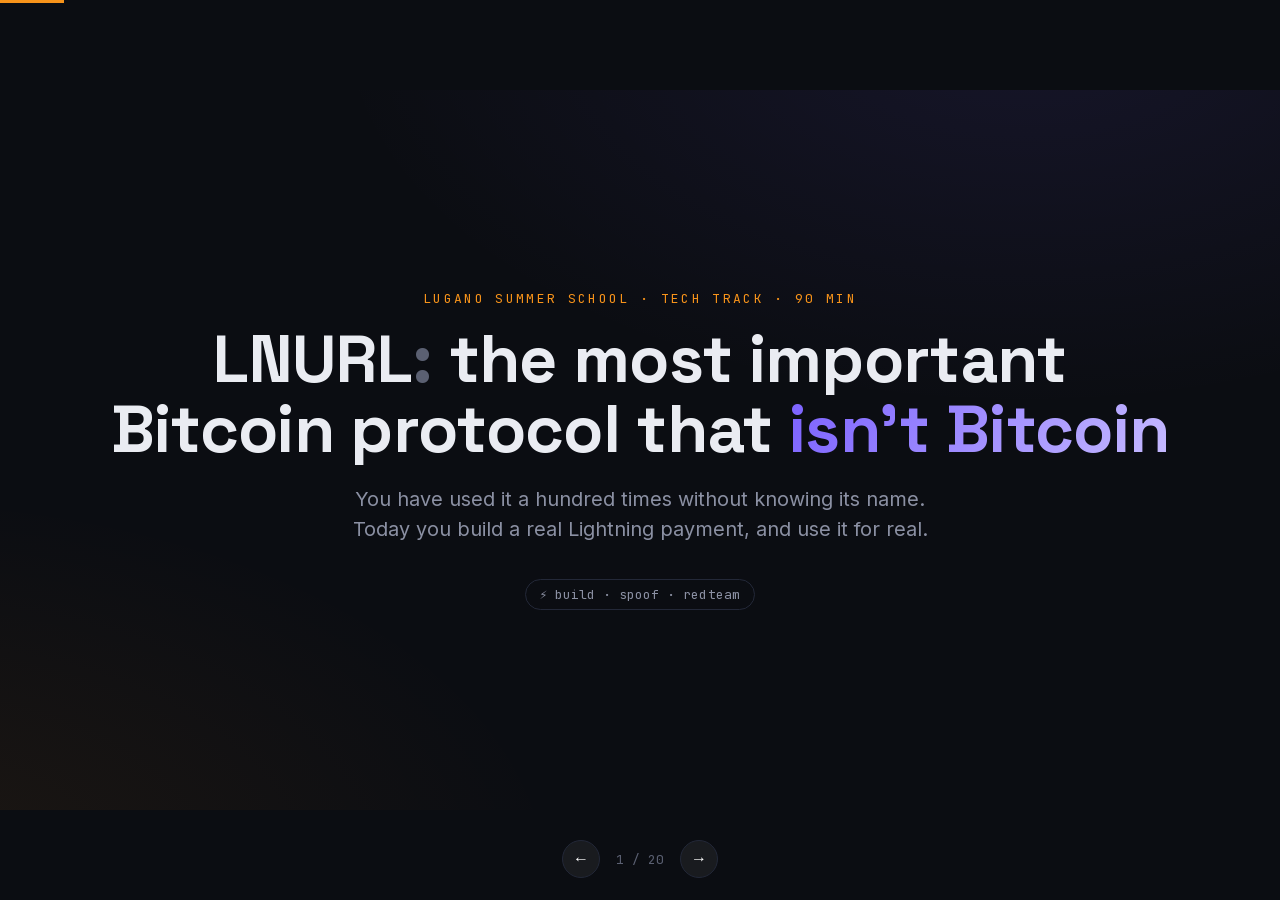
==== slides/index.html @ 507d6438 "Switch finale to Wallet of Satoshi with a download QR; handout QR now points to GitHub; add a closin" ====
<!DOCTYPE html>
<html lang="en">
<head>
<meta charset="UTF-8">
<meta name="viewport" content="width=device-width, initial-scale=1.0">
<title>LNURL: the most important Bitcoin protocol that isn't Bitcoin</title>
<style>
@font-face {
  font-family: 'Inter';
  font-style: normal;
  font-weight: 400;
  font-display: swap;
  src: url([data-uri]) format('woff2');
  unicode-range: U+0100-02BA, U+02BD-02C5, U+02C7-02CC, U+02CE-02D7, U+02DD-02FF, U+0304, U+0308, U+0329, U+1D00-1DBF, U+1E00-1E9F, U+1EF2-1EFF, U+2020, U+20A0-20AB, U+20AD-20C0, U+2113, U+2C60-2C7F, U+A720-A7FF;
}
@font-face {
  font-family: 'Inter';
  font-style: normal;
  font-weight: 400;
  font-display: swap;
  src: url([data-uri]) format('woff2');
  unicode-range: U+0000-00FF, U+0131, U+0152-0153, U+02BB-02BC, U+02C6, U+02DA, U+02DC, U+0304, U+0308, U+0329, U+2000-206F, U+20AC, U+2122, U+2191, U+2193, U+2212, U+2215, U+FEFF, U+FFFD;
}
@font-face {
  font-family: 'Inter';
  font-style: normal;
  font-weight: 500;
  font-display: swap;
  src: url([data-uri]) format('woff2');
  unicode-range: U+0100-02BA, U+02BD-02C5, U+02C7-02CC, U+02CE-02D7, U+02DD-02FF, U+0304, U+0308, U+0329, U+1D00-1DBF, U+1E00-1E9F, U+1EF2-1EFF, U+2020, U+20A0-20AB, U+20AD-20C0, U+2113, U+2C60-2C7F, U+A720-A7FF;
}
@font-face {
  font-family: 'Inter';
  font-style: normal;
  font-weight: 500;
  font-display: swap;
  src: url([data-uri]) format('woff2');
  unicode-range: U+0000-00FF, U+0131, U+0152-0153, U+02BB-02BC, U+02C6, U+02DA, U+02DC, U+0304, U+0308, U+0329, U+2000-206F, U+20AC, U+2122, U+2191, U+2193, U+2212, U+2215, U+FEFF, U+FFFD;
}
@font-face {
  font-family: 'Inter';
  font-style: normal;
  font-weight: 600;
  font-display: swap;
  src: url([data-uri]) format('woff2');
  unicode-range: U+0100-02BA, U+02BD-02C5, U+02C7-02CC, U+02CE-02D7, U+02DD-02FF, U+0304, U+0308, U+0329, U+1D00-1DBF, U+1E00-1E9F, U+1EF2-1EFF, U+2020, U+20A0-20AB, U+20AD-20C0, U+2113, U+2C60-2C7F, U+A720-A7FF;
}
@font-face {
  font-family: 'Inter';
  font-style: normal;
  font-weight: 600;
  font-display: swap;
  src: url([data-uri]) format('woff2');
  unicode-range: U+0000-00FF, U+0131, U+0152-0153, U+02BB-02BC, U+02C6, U+02DA, U+02DC, U+0304, U+0308, U+0329, U+2000-206F, U+20AC, U+2122, U+2191, U+2193, U+2212, U+2215, U+FEFF, U+FFFD;
}
@font-face {
  font-family: 'JetBrains Mono';
  font-style: normal;
  font-weight: 400;
  font-display: swap;
  src: url([data-uri]) format('woff2');
  unicode-range: U+0100-02BA, U+02BD-02C5, U+02C7-02CC, U+02CE-02D7, U+02DD-02FF, U+0304, U+0308, U+0329, U+1D00-1DBF, U+1E00-1E9F, U+1EF2-1EFF, U+2020, U+20A0-20AB, U+20AD-20C0, U+2113, U+2C60-2C7F, U+A720-A7FF;
}
@font-face {
  font-family: 'JetBrains Mono';
  font-style: normal;
  font-weight: 400;
  font-display: swap;
  src: url([data-uri]) format('woff2');
  unicode-range: U+0000-00FF, U+0131, U+0152-0153, U+02BB-02BC, U+02C6, U+02DA, U+02DC, U+0304, U+0308, U+0329, U+2000-206F, U+20AC, U+2122, U+2191, U+2193, U+2212, U+2215, U+FEFF, U+FFFD;
}
@font-face {
  font-family: 'JetBrains Mono';
  font-style: normal;
  font-weight: 500;
  font-display: swap;
  src: url([data-uri]) format('woff2');
  unicode-range: U+0100-02BA, U+02BD-02C5, U+02C7-02CC, U+02CE-02D7, U+02DD-02FF, U+0304, U+0308, U+0329, U+1D00-1DBF, U+1E00-1E9F, U+1EF2-1EFF, U+2020, U+20A0-20AB, U+20AD-20C0, U+2113, U+2C60-2C7F, U+A720-A7FF;
}
@font-face {
  font-family: 'JetBrains Mono';
  font-style: normal;
  font-weight: 500;
  font-display: swap;
  src: url([data-uri]) format('woff2');
  unicode-range: U+0000-00FF, U+0131, U+0152-0153, U+02BB-02BC, U+02C6, U+02DA, U+02DC, U+0304, U+0308, U+0329, U+2000-206F, U+20AC, U+2122, U+2191, U+2193, U+2212, U+2215, U+FEFF, U+FFFD;
}
@font-face {
  font-family: 'JetBrains Mono';
  font-style: normal;
  font-weight: 700;
  font-display: swap;
  src: url([data-uri]) format('woff2');
  unicode-range: U+0100-02BA, U+02BD-02C5, U+02C7-02CC, U+02CE-02D7, U+02DD-02FF, U+0304, U+0308, U+0329, U+1D00-1DBF, U+1E00-1E9F, U+1EF2-1EFF, U+2020, U+20A0-20AB, U+20AD-20C0, U+2113, U+2C60-2C7F, U+A720-A7FF;
}
@font-face {
  font-family: 'JetBrains Mono';
  font-style: normal;
  font-weight: 700;
  font-display: swap;
  src: url([data-uri]) format('woff2');
  unicode-range: U+0000-00FF, U+0131, U+0152-0153, U+02BB-02BC, U+02C6, U+02DA, U+02DC, U+0304, U+0308, U+0329, U+2000-206F, U+20AC, U+2122, U+2191, U+2193, U+2212, U+2215, U+FEFF, U+FFFD;
}
@font-face {
  font-family: 'Space Grotesk';
  font-style: normal;
  font-weight: 400;
  font-display: swap;
  src: url([data-uri]) format('woff2');
  unicode-range: U+0100-02BA, U+02BD-02C5, U+02C7-02CC, U+02CE-02D7, U+02DD-02FF, U+0304, U+0308, U+0329, U+1D00-1DBF, U+1E00-1E9F, U+1EF2-1EFF, U+2020, U+20A0-20AB, U+20AD-20C0, U+2113, U+2C60-2C7F, U+A720-A7FF;
}
@font-face {
  font-family: 'Space Grotesk';
  font-style: normal;
  font-weight: 400;
  font-display: swap;
  src: url([data-uri]) format('woff2');
  unicode-range: U+0000-00FF, U+0131, U+0152-0153, U+02BB-02BC, U+02C6, U+02DA, U+02DC, U+0304, U+0308, U+0329, U+2000-206F, U+20AC, U+2122, U+2191, U+2193, U+2212, U+2215, U+FEFF, U+FFFD;
}
@font-face {
  font-family: 'Space Grotesk';
  font-style: normal;
  font-weight: 500;
  font-display: swap;
  src: url([data-uri]) format('woff2');
  unicode-range: U+0100-02BA, U+02BD-02C5, U+02C7-02CC, U+02CE-02D7, U+02DD-02FF, U+0304, U+0308, U+0329, U+1D00-1DBF, U+1E00-1E9F, U+1EF2-1EFF, U+2020, U+20A0-20AB, U+20AD-20C0, U+2113, U+2C60-2C7F, U+A720-A7FF;
}
@font-face {
  font-family: 'Space Grotesk';
  font-style: normal;
  font-weight: 500;
  font-display: swap;
  src: url([data-uri]) format('woff2');
  unicode-range: U+0000-00FF, U+0131, U+0152-0153, U+02BB-02BC, U+02C6, U+02DA, U+02DC, U+0304, U+0308, U+0329, U+2000-206F, U+20AC, U+2122, U+2191, U+2193, U+2212, U+2215, U+FEFF, U+FFFD;
}
@font-face {
  font-family: 'Space Grotesk';
  font-style: normal;
  font-weight: 700;
  font-display: swap;
  src: url([data-uri]) format('woff2');
  unicode-range: U+0100-02BA, U+02BD-02C5, U+02C7-02CC, U+02CE-02D7, U+02DD-02FF, U+0304, U+0308, U+0329, U+1D00-1DBF, U+1E00-1E9F, U+1EF2-1EFF, U+2020, U+20A0-20AB, U+20AD-20C0, U+2113, U+2C60-2C7F, U+A720-A7FF;
}
@font-face {
  font-family: 'Space Grotesk';
  font-style: normal;
  font-weight: 700;
  font-display: swap;
  src: url([data-uri]) format('woff2');
  unicode-range: U+0000-00FF, U+0131, U+0152-0153, U+02BB-02BC, U+02C6, U+02DA, U+02DC, U+0304, U+0308, U+0329, U+2000-206F, U+20AC, U+2122, U+2191, U+2193, U+2212, U+2215, U+FEFF, U+FFFD;
}
</style>
<style>
:root{
  --bg:#0B0D12; --bg2:#11141C; --card:#161A24; --line:#232838;
  --btc:#F7931A; --net:#7B61FF; --net2:#9D8BFF;
  --txt:#EAECF2; --mut:#8B90A3; --dim:#5B6072;
  --ok:#34D399; --bad:#FB6A6A;
  --grad:linear-gradient(120deg,var(--btc),#FFC56B);
  --gradn:linear-gradient(120deg,var(--net),#C6BBFF);
}
*{margin:0;padding:0;box-sizing:border-box}
html,body{height:100%}
body{background:var(--bg);color:var(--txt);font-family:'Inter',sans-serif;overflow:hidden}
h1,h2,h3,.t{font-family:'Space Grotesk',sans-serif;letter-spacing:-.01em}
code,pre,.mono{font-family:'JetBrains Mono',monospace}

.slide-deck{position:relative;width:100vw;height:100vh;overflow:hidden}
@media(min-width:769px){.slide-deck{max-width:calc(100vh*16/9);max-height:calc(100vw*9/16);margin:auto;position:absolute;inset:0}}
.slide{position:absolute;inset:0;display:flex;flex-direction:column;justify-content:center;
  padding:60px 78px;opacity:0;visibility:hidden;transition:opacity .35s ease;
  background:radial-gradient(120% 120% at 80% -10%,rgba(123,97,255,.10),transparent 45%),
             radial-gradient(120% 120% at -10% 110%,rgba(247,147,26,.08),transparent 45%),var(--bg);
  overflow:hidden}
.slide.active{opacity:1;visibility:visible}
.slide-content{width:100%;max-width:100%;max-height:100%;overflow:hidden}

.beat{display:none}
.beat b{color:var(--net2);font-weight:500}
.kicker{font-family:'JetBrains Mono',monospace;font-size:13px;letter-spacing:.18em;text-transform:uppercase;color:var(--btc);margin-bottom:18px}

h1.title{font-size:clamp(34px,5.2vw,70px);line-height:1.05;font-weight:700}
h2{font-size:clamp(25px,3.4vw,44px);line-height:1.1;font-weight:700;margin-bottom:8px}
h3{font-size:clamp(17px,1.9vw,24px);font-weight:500}
p.lead{font-size:clamp(16px,1.55vw,21px);color:var(--mut);line-height:1.5;max-width:48ch}
.big{font-size:clamp(28px,4vw,54px);line-height:1.08;font-weight:700}
.grad{background:var(--grad);-webkit-background-clip:text;background-clip:text;-webkit-text-fill-color:transparent}
.gradn{background:var(--gradn);-webkit-background-clip:text;background-clip:text;-webkit-text-fill-color:transparent}
.muted{color:var(--mut)} .dim{color:var(--dim)} .btc{color:var(--btc)} .net{color:var(--net2)} .ok{color:var(--ok)} .bad{color:var(--bad)}
.row{display:flex;gap:26px} .col{display:flex;flex-direction:column}
.center{align-items:center;text-align:center;justify-content:center;height:100%}
.mt{margin-top:20px}.mt2{margin-top:34px}.gap{gap:14px}

pre{background:var(--bg2);border:1px solid var(--line);border-radius:14px;padding:22px 24px;font-size:clamp(12px,1.1vw,16px);line-height:1.6;overflow:hidden;color:#D5D9E6}
pre .k{color:var(--net2)} pre .s{color:#7FD6A6} pre .n{color:var(--btc)} pre .c{color:var(--dim)} pre .hl{color:#fff;font-weight:700}

.card{background:var(--card);border:1px solid var(--line);border-radius:16px;padding:22px}
.cards{display:grid;gap:16px}
.split{display:grid;grid-template-columns:1fr 1fr;gap:34px;align-items:center}
@media(max-width:768px){.split{grid-template-columns:1fr}}

.list{list-style:none;display:flex;flex-direction:column;gap:13px}
.list li{display:flex;gap:14px;align-items:flex-start;font-size:clamp(15px,1.45vw,20px);color:var(--txt)}
.list li .b{color:var(--btc);font-family:'JetBrains Mono',monospace;flex:none}
.note{font-family:'JetBrains Mono',monospace;font-size:13px;color:var(--dim);line-height:1.5}
.badge{display:inline-flex;align-items:center;gap:8px;font-family:'JetBrains Mono',monospace;font-size:13px;color:var(--mut);border:1px solid var(--line);border-radius:999px;padding:6px 14px}

.flow{display:flex;align-items:center;gap:12px;flex-wrap:wrap}
.node{background:var(--bg2);border:1px solid var(--line);border-radius:12px;padding:13px 16px;font-family:'JetBrains Mono',monospace;font-size:14px}
.arrow{color:var(--net);font-size:20px;font-family:'JetBrains Mono',monospace}

.stack{display:flex;flex-direction:column;gap:9px;width:100%;max-width:660px}
.layer{display:flex;justify-content:space-between;align-items:center;padding:13px 20px;border-radius:11px;background:var(--bg2);border:1px solid var(--line)}
.layer .lbl{font-family:'JetBrains Mono',monospace;font-size:15px;color:var(--txt)}
.layer .side{font-size:12px;color:var(--dim)}
.layer.web .lbl{color:var(--net2)}
.layer.btc{border-color:var(--btc);background:rgba(247,147,26,.12)}
.layer.btc .lbl{color:var(--btc);font-weight:700}
.layer.btc .side{color:var(--btc)}

.seq{width:100%;max-width:780px;font-family:'JetBrains Mono',monospace}
.seqhead{display:flex;justify-content:space-between;color:var(--mut);font-size:13px;letter-spacing:.08em;padding:0 4px 10px}
.seqrow{display:flex;align-items:center;gap:12px;padding:9px 0;border-top:1px dashed var(--line);font-size:14px}
.seqrow.in{justify-content:flex-end;text-align:right;color:#D5D9E6}
.seqrow.out{color:var(--net2)}
.seqrow .ln{color:var(--net);letter-spacing:-1px}

.bindwrap{display:grid;grid-template-columns:1fr 1fr;gap:24px}
.bind{border:1px solid var(--line);border-radius:14px;padding:20px;background:var(--bg2);display:flex;flex-direction:column;gap:12px}
.bind.safe{border-color:#1f3a2c}.bind.attack{border-color:#3a1f24}
.bind .hh{font-family:'JetBrains Mono',monospace;font-size:13px;color:var(--mut)}
.brow{display:flex;flex-direction:column;gap:4px}
.bx{font-size:14px;color:var(--txt)}
.hx{font-family:'JetBrains Mono',monospace;font-size:14px}
.opx{font-family:'JetBrains Mono',monospace;font-size:12px;color:var(--dim)}
.verdict{font-family:'JetBrains Mono',monospace;font-size:15px;margin-top:4px;font-weight:700}

.vs{display:grid;grid-template-columns:1fr auto 1fr;gap:20px;align-items:center;width:100%}
.vscol{border-radius:16px;padding:24px;text-align:center}
.vscol.ok{background:rgba(52,211,153,.08);border:1px solid #1f3a2c}
.vscol.bad{background:rgba(251,106,106,.08);border:1px solid #3a1f24}
.vscol .lab{font-family:'JetBrains Mono',monospace;font-size:12px;letter-spacing:.1em;color:var(--mut)}
.gate{text-align:center;font-family:'JetBrains Mono',monospace;font-size:13px;color:var(--btc);max-width:150px;line-height:1.5}
@media(max-width:768px){.vs{grid-template-columns:1fr}}

.menu{display:flex;flex-direction:column;gap:12px;width:100%;max-width:620px}
.opt{display:flex;justify-content:space-between;align-items:center;padding:16px 22px;border-radius:12px;background:var(--bg2);border:1px solid var(--line)}
.opt .m{font-family:'JetBrains Mono',monospace;font-size:17px}
.opt .a{font-family:'JetBrains Mono',monospace;font-size:16px;color:var(--mut)}
.opt.first{border-color:var(--btc)}
.opt.first .m{color:var(--btc)}

@media(max-width:768px){
  .slide{padding:46px 18px}
  .beat{left:18px;top:16px}
  .stack{max-width:100%}
  .layer{padding:11px 14px}
  .layer .lbl{font-size:13px}
  .layer .side{font-size:10px;text-align:right;max-width:38%}
  .flow{justify-content:center}
  .flow .node{font-size:12px;padding:10px 12px}
  .seq{font-size:12px}
  .row{flex-direction:column}
}
.progress-bar{position:fixed;top:0;left:0;height:3px;background:var(--btc);transition:width .3s;z-index:1000}
.nav{position:fixed;bottom:22px;left:50%;transform:translateX(-50%);display:flex;align-items:center;gap:16px;z-index:1000}
.nav button{background:rgba(255,255,255,.06);border:1px solid var(--line);color:#fff;width:38px;height:38px;border-radius:50%;cursor:pointer;font-size:16px}
.nav button:hover{background:rgba(255,255,255,.14)}
.counter{color:var(--dim);font-family:'JetBrains Mono',monospace;font-size:13px}
</style>
</head>
<body>
<div class="progress-bar" id="pb"></div>
<div class="slide-deck">

<!-- 1 TITLE -->
<div class="slide active">
  <div class="slide-content col center">
    <div class="kicker">Lugano Summer School · Tech track · 90 min</div>
    <h1 class="title">LNURL<span class="dim">:</span> the most important<br>Bitcoin protocol that <span class="gradn">isn't Bitcoin</span></h1>
    <p class="lead mt" style="text-align:center">You have used it a hundred times without knowing its name.<br>Today you build a real Lightning payment, and use it for real.</p>
    <div class="badge mt2">⚡ build · spoof · red&#8202;team</div>
  </div>
</div>

<!-- 1b TWO-QR COLD OPEN -->
<div class="slide">
  <span class="beat"><b>00:00</b> · cold open</span>
  <div class="slide-content col center">
    <h2 style="text-align:center">Two Lightning QR codes. Where do they differ?</h2>
    <div style="display:flex;gap:64px;justify-content:center;align-items:flex-start;margin-top:26px;flex-wrap:wrap">
      <figure style="margin:0;text-align:center">
        <div style="display:inline-block;background:#fff;padding:13px;border-radius:14px;box-shadow:0 12px 34px rgba(0,0,0,.4);line-height:0"><svg viewBox="0 0 57 57" shape-rendering="crispEdges" style="width:168px;height:168px;display:block" xmlns="http://www.w3.org/2000/svg"><path d="M0 0h1v1h-1zM1 0h1v1h-1zM2 0h1v1h-1zM3 0h1v1h-1zM4 0h1v1h-1zM5 0h1v1h-1zM6 0h1v1h-1zM9 0h1v1h-1zM10 0h1v1h-1zM14 0h1v1h-1zM15 0h1v1h-1zM17 0h1v1h-1zM18 0h1v1h-1zM20 0h1v1h-1zM21 0h1v1h-1zM23 0h1v1h-1zM24 0h1v1h-1zM25 0h1v1h-1zM35 0h1v1h-1zM36 0h1v1h-1zM38 0h1v1h-1zM45 0h1v1h-1zM46 0h1v1h-1zM47 0h1v1h-1zM50 0h1v1h-1zM51 0h1v1h-1zM52 0h1v1h-1zM53 0h1v1h-1zM54 0h1v1h-1zM55 0h1v1h-1zM56 0h1v1h-1zM0 1h1v1h-1zM6 1h1v1h-1zM10 1h1v1h-1zM11 1h1v1h-1zM12 1h1v1h-1zM13 1h1v1h-1zM14 1h1v1h-1zM15 1h1v1h-1zM16 1h1v1h-1zM17 1h1v1h-1zM18 1h1v1h-1zM21 1h1v1h-1zM22 1h1v1h-1zM23 1h1v1h-1zM25 1h1v1h-1zM27 1h1v1h-1zM29 1h1v1h-1zM30 1h1v1h-1zM32 1h1v1h-1zM33 1h1v1h-1zM37 1h1v1h-1zM39 1h1v1h-1zM44 1h1v1h-1zM45 1h1v1h-1zM47 1h1v1h-1zM50 1h1v1h-1zM56 1h1v1h-1zM0 2h1v1h-1zM2 2h1v1h-1zM3 2h1v1h-1zM4 2h1v1h-1zM6 2h1v1h-1zM8 2h1v1h-1zM10 2h1v1h-1zM12 2h1v1h-1zM13 2h1v1h-1zM17 2h1v1h-1zM20 2h1v1h-1zM22 2h1v1h-1zM25 2h1v1h-1zM26 2h1v1h-1zM27 2h1v1h-1zM28 2h1v1h-1zM31 2h1v1h-1zM34 2h1v1h-1zM36 2h1v1h-1zM37 2h1v1h-1zM39 2h1v1h-1zM40 2h1v1h-1zM41 2h1v1h-1zM43 2h1v1h-1zM45 2h1v1h-1zM46 2h1v1h-1zM47 2h1v1h-1zM50 2h1v1h-1zM52 2h1v1h-1zM53 2h1v1h-1zM54 2h1v1h-1zM56 2h1v1h-1zM0 3h1v1h-1zM2 3h1v1h-1zM3 3h1v1h-1zM4 3h1v1h-1zM6 3h1v1h-1zM8 3h1v1h-1zM9 3h1v1h-1zM11 3h1v1h-1zM13 3h1v1h-1zM16 3h1v1h-1zM17 3h1v1h-1zM25 3h1v1h-1zM30 3h1v1h-1zM34 3h1v1h-1zM35 3h1v1h-1zM37 3h1v1h-1zM42 3h1v1h-1zM43 3h1v1h-1zM45 3h1v1h-1zM47 3h1v1h-1zM50 3h1v1h-1zM52 3h1v1h-1zM53 3h1v1h-1zM54 3h1v1h-1zM56 3h1v1h-1zM0 4h1v1h-1zM2 4h1v1h-1zM3 4h1v1h-1zM4 4h1v1h-1zM6 4h1v1h-1zM8 4h1v1h-1zM10 4h1v1h-1zM11 4h1v1h-1zM12 4h1v1h-1zM22 4h1v1h-1zM25 4h1v1h-1zM26 4h1v1h-1zM27 4h1v1h-1zM28 4h1v1h-1zM29 4h1v1h-1zM30 4h1v1h-1zM31 4h1v1h-1zM33 4h1v1h-1zM35 4h1v1h-1zM36 4h1v1h-1zM38 4h1v1h-1zM40 4h1v1h-1zM42 4h1v1h-1zM43 4h1v1h-1zM44 4h1v1h-1zM47 4h1v1h-1zM50 4h1v1h-1zM52 4h1v1h-1zM53 4h1v1h-1zM54 4h1v1h-1zM56 4h1v1h-1zM0 5h1v1h-1zM6 5h1v1h-1zM8 5h1v1h-1zM10 5h1v1h-1zM11 5h1v1h-1zM13 5h1v1h-1zM15 5h1v1h-1zM16 5h1v1h-1zM17 5h1v1h-1zM21 5h1v1h-1zM23 5h1v1h-1zM24 5h1v1h-1zM26 5h1v1h-1zM30 5h1v1h-1zM34 5h1v1h-1zM38 5h1v1h-1zM40 5h1v1h-1zM42 5h1v1h-1zM44 5h1v1h-1zM45 5h1v1h-1zM46 5h1v1h-1zM50 5h1v1h-1zM56 5h1v1h-1zM0 6h1v1h-1zM1 6h1v1h-1zM2 6h1v1h-1zM3 6h1v1h-1zM4 6h1v1h-1zM5 6h1v1h-1zM6 6h1v1h-1zM8 6h1v1h-1zM10 6h1v1h-1zM12 6h1v1h-1zM14 6h1v1h-1zM16 6h1v1h-1zM18 6h1v1h-1zM20 6h1v1h-1zM22 6h1v1h-1zM24 6h1v1h-1zM26 6h1v1h-1zM28 6h1v1h-1zM30 6h1v1h-1zM32 6h1v1h-1zM34 6h1v1h-1zM36 6h1v1h-1zM38 6h1v1h-1zM40 6h1v1h-1zM42 6h1v1h-1zM44 6h1v1h-1zM46 6h1v1h-1zM48 6h1v1h-1zM50 6h1v1h-1zM51 6h1v1h-1zM52 6h1v1h-1zM53 6h1v1h-1zM54 6h1v1h-1zM55 6h1v1h-1zM56 6h1v1h-1zM8 7h1v1h-1zM10 7h1v1h-1zM12 7h1v1h-1zM14 7h1v1h-1zM18 7h1v1h-1zM19 7h1v1h-1zM24 7h1v1h-1zM26 7h1v1h-1zM30 7h1v1h-1zM31 7h1v1h-1zM32 7h1v1h-1zM33 7h1v1h-1zM34 7h1v1h-1zM36 7h1v1h-1zM40 7h1v1h-1zM41 7h1v1h-1zM42 7h1v1h-1zM43 7h1v1h-1zM46 7h1v1h-1zM48 7h1v1h-1zM0 8h1v1h-1zM2 8h1v1h-1zM3 8h1v1h-1zM4 8h1v1h-1zM5 8h1v1h-1zM6 8h1v1h-1zM9 8h1v1h-1zM12 8h1v1h-1zM13 8h1v1h-1zM16 8h1v1h-1zM19 8h1v1h-1zM21 8h1v1h-1zM25 8h1v1h-1zM26 8h1v1h-1zM27 8h1v1h-1zM28 8h1v1h-1zM29 8h1v1h-1zM30 8h1v1h-1zM31 8h1v1h-1zM34 8h1v1h-1zM35 8h1v1h-1zM36 8h1v1h-1zM37 8h1v1h-1zM39 8h1v1h-1zM41 8h1v1h-1zM42 8h1v1h-1zM43 8h1v1h-1zM48 8h1v1h-1zM50 8h1v1h-1zM51 8h1v1h-1zM52 8h1v1h-1zM53 8h1v1h-1zM54 8h1v1h-1zM0 9h1v1h-1zM2 9h1v1h-1zM4 9h1v1h-1zM5 9h1v1h-1zM7 9h1v1h-1zM8 9h1v1h-1zM9 9h1v1h-1zM12 9h1v1h-1zM13 9h1v1h-1zM17 9h1v1h-1zM20 9h1v1h-1zM24 9h1v1h-1zM31 9h1v1h-1zM32 9h1v1h-1zM33 9h1v1h-1zM34 9h1v1h-1zM39 9h1v1h-1zM41 9h1v1h-1zM42 9h1v1h-1zM45 9h1v1h-1zM47 9h1v1h-1zM48 9h1v1h-1zM0 10h1v1h-1zM3 10h1v1h-1zM4 10h1v1h-1zM6 10h1v1h-1zM7 10h1v1h-1zM8 10h1v1h-1zM9 10h1v1h-1zM12 10h1v1h-1zM13 10h1v1h-1zM14 10h1v1h-1zM16 10h1v1h-1zM17 10h1v1h-1zM19 10h1v1h-1zM20 10h1v1h-1zM22 10h1v1h-1zM23 10h1v1h-1zM27 10h1v1h-1zM31 10h1v1h-1zM32 10h1v1h-1zM33 10h1v1h-1zM34 10h1v1h-1zM38 10h1v1h-1zM42 10h1v1h-1zM44 10h1v1h-1zM46 10h1v1h-1zM47 10h1v1h-1zM49 10h1v1h-1zM50 10h1v1h-1zM52 10h1v1h-1zM54 10h1v1h-1zM55 10h1v1h-1zM0 11h1v1h-1zM4 11h1v1h-1zM10 11h1v1h-1zM15 11h1v1h-1zM16 11h1v1h-1zM17 11h1v1h-1zM19 11h1v1h-1zM21 11h1v1h-1zM22 11h1v1h-1zM24 11h1v1h-1zM25 11h1v1h-1zM26 11h1v1h-1zM30 11h1v1h-1zM31 11h1v1h-1zM32 11h1v1h-1zM39 11h1v1h-1zM42 11h1v1h-1zM43 11h1v1h-1zM44 11h1v1h-1zM46 11h1v1h-1zM49 11h1v1h-1zM53 11h1v1h-1zM54 11h1v1h-1zM55 11h1v1h-1zM56 11h1v1h-1zM0 12h1v1h-1zM1 12h1v1h-1zM5 12h1v1h-1zM6 12h1v1h-1zM8 12h1v1h-1zM9 12h1v1h-1zM13 12h1v1h-1zM16 12h1v1h-1zM17 12h1v1h-1zM20 12h1v1h-1zM22 12h1v1h-1zM24 12h1v1h-1zM26 12h1v1h-1zM27 12h1v1h-1zM30 12h1v1h-1zM31 12h1v1h-1zM33 12h1v1h-1zM37 12h1v1h-1zM40 12h1v1h-1zM41 12h1v1h-1zM42 12h1v1h-1zM43 12h1v1h-1zM45 12h1v1h-1zM46 12h1v1h-1zM49 12h1v1h-1zM55 12h1v1h-1zM56 12h1v1h-1zM0 13h1v1h-1zM2 13h1v1h-1zM3 13h1v1h-1zM5 13h1v1h-1zM7 13h1v1h-1zM13 13h1v1h-1zM15 13h1v1h-1zM16 13h1v1h-1zM17 13h1v1h-1zM21 13h1v1h-1zM23 13h1v1h-1zM25 13h1v1h-1zM26 13h1v1h-1zM30 13h1v1h-1zM31 13h1v1h-1zM32 13h1v1h-1zM34 13h1v1h-1zM38 13h1v1h-1zM39 13h1v1h-1zM43 13h1v1h-1zM44 13h1v1h-1zM47 13h1v1h-1zM50 13h1v1h-1zM54 13h1v1h-1zM56 13h1v1h-1zM5 14h1v1h-1zM6 14h1v1h-1zM7 14h1v1h-1zM8 14h1v1h-1zM9 14h1v1h-1zM16 14h1v1h-1zM19 14h1v1h-1zM21 14h1v1h-1zM26 14h1v1h-1zM27 14h1v1h-1zM30 14h1v1h-1zM32 14h1v1h-1zM35 14h1v1h-1zM36 14h1v1h-1zM37 14h1v1h-1zM45 14h1v1h-1zM48 14h1v1h-1zM49 14h1v1h-1zM50 14h1v1h-1zM53 14h1v1h-1zM54 14h1v1h-1zM0 15h1v1h-1zM1 15h1v1h-1zM3 15h1v1h-1zM4 15h1v1h-1zM9 15h1v1h-1zM10 15h1v1h-1zM11 15h1v1h-1zM16 15h1v1h-1zM17 15h1v1h-1zM18 15h1v1h-1zM19 15h1v1h-1zM20 15h1v1h-1zM22 15h1v1h-1zM23 15h1v1h-1zM25 15h1v1h-1zM26 15h1v1h-1zM27 15h1v1h-1zM28 15h1v1h-1zM31 15h1v1h-1zM32 15h1v1h-1zM33 15h1v1h-1zM34 15h1v1h-1zM38 15h1v1h-1zM43 15h1v1h-1zM44 15h1v1h-1zM46 15h1v1h-1zM47 15h1v1h-1zM49 15h1v1h-1zM50 15h1v1h-1zM51 15h1v1h-1zM55 15h1v1h-1zM56 15h1v1h-1zM0 16h1v1h-1zM3 16h1v1h-1zM4 16h1v1h-1zM6 16h1v1h-1zM8 16h1v1h-1zM9 16h1v1h-1zM10 16h1v1h-1zM14 16h1v1h-1zM19 16h1v1h-1zM21 16h1v1h-1zM23 16h1v1h-1zM27 16h1v1h-1zM28 16h1v1h-1zM29 16h1v1h-1zM30 16h1v1h-1zM31 16h1v1h-1zM34 16h1v1h-1zM35 16h1v1h-1zM38 16h1v1h-1zM39 16h1v1h-1zM42 16h1v1h-1zM45 16h1v1h-1zM46 16h1v1h-1zM47 16h1v1h-1zM50 16h1v1h-1zM51 16h1v1h-1zM53 16h1v1h-1zM54 16h1v1h-1zM55 16h1v1h-1zM56 16h1v1h-1zM0 17h1v1h-1zM2 17h1v1h-1zM4 17h1v1h-1zM7 17h1v1h-1zM9 17h1v1h-1zM12 17h1v1h-1zM13 17h1v1h-1zM14 17h1v1h-1zM15 17h1v1h-1zM17 17h1v1h-1zM24 17h1v1h-1zM27 17h1v1h-1zM30 17h1v1h-1zM32 17h1v1h-1zM38 17h1v1h-1zM39 17h1v1h-1zM40 17h1v1h-1zM41 17h1v1h-1zM43 17h1v1h-1zM45 17h1v1h-1zM46 17h1v1h-1zM47 17h1v1h-1zM48 17h1v1h-1zM51 17h1v1h-1zM53 17h1v1h-1zM54 17h1v1h-1zM56 17h1v1h-1zM1 18h1v1h-1zM4 18h1v1h-1zM5 18h1v1h-1zM6 18h1v1h-1zM7 18h1v1h-1zM8 18h1v1h-1zM11 18h1v1h-1zM16 18h1v1h-1zM17 18h1v1h-1zM20 18h1v1h-1zM21 18h1v1h-1zM22 18h1v1h-1zM23 18h1v1h-1zM25 18h1v1h-1zM27 18h1v1h-1zM28 18h1v1h-1zM31 18h1v1h-1zM35 18h1v1h-1zM36 18h1v1h-1zM38 18h1v1h-1zM41 18h1v1h-1zM42 18h1v1h-1zM44 18h1v1h-1zM45 18h1v1h-1zM49 18h1v1h-1zM56 18h1v1h-1zM1 19h1v1h-1zM3 19h1v1h-1zM4 19h1v1h-1zM8 19h1v1h-1zM9 19h1v1h-1zM10 19h1v1h-1zM11 19h1v1h-1zM13 19h1v1h-1zM16 19h1v1h-1zM19 19h1v1h-1zM27 19h1v1h-1zM28 19h1v1h-1zM29 19h1v1h-1zM32 19h1v1h-1zM33 19h1v1h-1zM35 19h1v1h-1zM36 19h1v1h-1zM38 19h1v1h-1zM39 19h1v1h-1zM43 19h1v1h-1zM46 19h1v1h-1zM48 19h1v1h-1zM50 19h1v1h-1zM51 19h1v1h-1zM52 19h1v1h-1zM55 19h1v1h-1zM2 20h1v1h-1zM3 20h1v1h-1zM4 20h1v1h-1zM6 20h1v1h-1zM7 20h1v1h-1zM9 20h1v1h-1zM10 20h1v1h-1zM13 20h1v1h-1zM16 20h1v1h-1zM17 20h1v1h-1zM20 20h1v1h-1zM21 20h1v1h-1zM22 20h1v1h-1zM25 20h1v1h-1zM28 20h1v1h-1zM31 20h1v1h-1zM34 20h1v1h-1zM35 20h1v1h-1zM36 20h1v1h-1zM37 20h1v1h-1zM38 20h1v1h-1zM39 20h1v1h-1zM42 20h1v1h-1zM44 20h1v1h-1zM46 20h1v1h-1zM47 20h1v1h-1zM48 20h1v1h-1zM49 20h1v1h-1zM51 20h1v1h-1zM54 20h1v1h-1zM55 20h1v1h-1zM0 21h1v1h-1zM1 21h1v1h-1zM2 21h1v1h-1zM3 21h1v1h-1zM4 21h1v1h-1zM7 21h1v1h-1zM8 21h1v1h-1zM11 21h1v1h-1zM12 21h1v1h-1zM13 21h1v1h-1zM15 21h1v1h-1zM19 21h1v1h-1zM23 21h1v1h-1zM25 21h1v1h-1zM27 21h1v1h-1zM29 21h1v1h-1zM31 21h1v1h-1zM33 21h1v1h-1zM34 21h1v1h-1zM35 21h1v1h-1zM36 21h1v1h-1zM38 21h1v1h-1zM39 21h1v1h-1zM45 21h1v1h-1zM49 21h1v1h-1zM51 21h1v1h-1zM54 21h1v1h-1zM56 21h1v1h-1zM0 22h1v1h-1zM1 22h1v1h-1zM2 22h1v1h-1zM3 22h1v1h-1zM4 22h1v1h-1zM6 22h1v1h-1zM8 22h1v1h-1zM10 22h1v1h-1zM12 22h1v1h-1zM14 22h1v1h-1zM16 22h1v1h-1zM17 22h1v1h-1zM19 22h1v1h-1zM20 22h1v1h-1zM22 22h1v1h-1zM23 22h1v1h-1zM24 22h1v1h-1zM27 22h1v1h-1zM30 22h1v1h-1zM33 22h1v1h-1zM35 22h1v1h-1zM36 22h1v1h-1zM39 22h1v1h-1zM41 22h1v1h-1zM42 22h1v1h-1zM43 22h1v1h-1zM45 22h1v1h-1zM47 22h1v1h-1zM48 22h1v1h-1zM49 22h1v1h-1zM51 22h1v1h-1zM54 22h1v1h-1zM55 22h1v1h-1zM2 23h1v1h-1zM3 23h1v1h-1zM4 23h1v1h-1zM8 23h1v1h-1zM10 23h1v1h-1zM12 23h1v1h-1zM15 23h1v1h-1zM17 23h1v1h-1zM18 23h1v1h-1zM21 23h1v1h-1zM22 23h1v1h-1zM25 23h1v1h-1zM26 23h1v1h-1zM28 23h1v1h-1zM30 23h1v1h-1zM33 23h1v1h-1zM38 23h1v1h-1zM39 23h1v1h-1zM40 23h1v1h-1zM43 23h1v1h-1zM45 23h1v1h-1zM46 23h1v1h-1zM51 23h1v1h-1zM52 23h1v1h-1zM53 23h1v1h-1zM0 24h1v1h-1zM1 24h1v1h-1zM2 24h1v1h-1zM6 24h1v1h-1zM8 24h1v1h-1zM9 24h1v1h-1zM10 24h1v1h-1zM11 24h1v1h-1zM17 24h1v1h-1zM20 24h1v1h-1zM22 24h1v1h-1zM25 24h1v1h-1zM27 24h1v1h-1zM30 24h1v1h-1zM31 24h1v1h-1zM32 24h1v1h-1zM33 24h1v1h-1zM34 24h1v1h-1zM35 24h1v1h-1zM37 24h1v1h-1zM40 24h1v1h-1zM44 24h1v1h-1zM45 24h1v1h-1zM46 24h1v1h-1zM47 24h1v1h-1zM49 24h1v1h-1zM50 24h1v1h-1zM51 24h1v1h-1zM53 24h1v1h-1zM56 24h1v1h-1zM1 25h1v1h-1zM3 25h1v1h-1zM12 25h1v1h-1zM13 25h1v1h-1zM14 25h1v1h-1zM15 25h1v1h-1zM24 25h1v1h-1zM27 25h1v1h-1zM29 25h1v1h-1zM30 25h1v1h-1zM32 25h1v1h-1zM33 25h1v1h-1zM34 25h1v1h-1zM35 25h1v1h-1zM36 25h1v1h-1zM38 25h1v1h-1zM40 25h1v1h-1zM44 25h1v1h-1zM46 25h1v1h-1zM48 25h1v1h-1zM49 25h1v1h-1zM50 25h1v1h-1zM51 25h1v1h-1zM53 25h1v1h-1zM54 25h1v1h-1zM55 25h1v1h-1zM56 25h1v1h-1zM0 26h1v1h-1zM1 26h1v1h-1zM3 26h1v1h-1zM4 26h1v1h-1zM5 26h1v1h-1zM6 26h1v1h-1zM7 26h1v1h-1zM8 26h1v1h-1zM10 26h1v1h-1zM12 26h1v1h-1zM14 26h1v1h-1zM15 26h1v1h-1zM18 26h1v1h-1zM20 26h1v1h-1zM21 26h1v1h-1zM22 26h1v1h-1zM23 26h1v1h-1zM24 26h1v1h-1zM26 26h1v1h-1zM27 26h1v1h-1zM28 26h1v1h-1zM29 26h1v1h-1zM30 26h1v1h-1zM31 26h1v1h-1zM32 26h1v1h-1zM36 26h1v1h-1zM37 26h1v1h-1zM41 26h1v1h-1zM43 26h1v1h-1zM44 26h1v1h-1zM47 26h1v1h-1zM48 26h1v1h-1zM49 26h1v1h-1zM50 26h1v1h-1zM51 26h1v1h-1zM52 26h1v1h-1zM54 26h1v1h-1zM55 26h1v1h-1zM56 26h1v1h-1zM0 27h1v1h-1zM1 27h1v1h-1zM2 27h1v1h-1zM3 27h1v1h-1zM4 27h1v1h-1zM8 27h1v1h-1zM9 27h1v1h-1zM10 27h1v1h-1zM11 27h1v1h-1zM12 27h1v1h-1zM13 27h1v1h-1zM17 27h1v1h-1zM18 27h1v1h-1zM19 27h1v1h-1zM21 27h1v1h-1zM23 27h1v1h-1zM26 27h1v1h-1zM30 27h1v1h-1zM32 27h1v1h-1zM33 27h1v1h-1zM34 27h1v1h-1zM35 27h1v1h-1zM38 27h1v1h-1zM40 27h1v1h-1zM42 27h1v1h-1zM44 27h1v1h-1zM48 27h1v1h-1zM52 27h1v1h-1zM53 27h1v1h-1zM55 27h1v1h-1zM56 27h1v1h-1zM2 28h1v1h-1zM4 28h1v1h-1zM6 28h1v1h-1zM8 28h1v1h-1zM10 28h1v1h-1zM11 28h1v1h-1zM15 28h1v1h-1zM17 28h1v1h-1zM20 28h1v1h-1zM21 28h1v1h-1zM22 28h1v1h-1zM26 28h1v1h-1zM28 28h1v1h-1zM30 28h1v1h-1zM32 28h1v1h-1zM37 28h1v1h-1zM39 28h1v1h-1zM42 28h1v1h-1zM44 28h1v1h-1zM45 28h1v1h-1zM48 28h1v1h-1zM50 28h1v1h-1zM52 28h1v1h-1zM53 28h1v1h-1zM56 28h1v1h-1zM1 29h1v1h-1zM2 29h1v1h-1zM4 29h1v1h-1zM8 29h1v1h-1zM9 29h1v1h-1zM10 29h1v1h-1zM13 29h1v1h-1zM14 29h1v1h-1zM16 29h1v1h-1zM17 29h1v1h-1zM18 29h1v1h-1zM19 29h1v1h-1zM20 29h1v1h-1zM26 29h1v1h-1zM30 29h1v1h-1zM31 29h1v1h-1zM32 29h1v1h-1zM43 29h1v1h-1zM45 29h1v1h-1zM48 29h1v1h-1zM52 29h1v1h-1zM54 29h1v1h-1zM55 29h1v1h-1zM2 30h1v1h-1zM4 30h1v1h-1zM5 30h1v1h-1zM6 30h1v1h-1zM7 30h1v1h-1zM8 30h1v1h-1zM10 30h1v1h-1zM11 30h1v1h-1zM12 30h1v1h-1zM14 30h1v1h-1zM15 30h1v1h-1zM18 30h1v1h-1zM20 30h1v1h-1zM21 30h1v1h-1zM24 30h1v1h-1zM25 30h1v1h-1zM26 30h1v1h-1zM27 30h1v1h-1zM28 30h1v1h-1zM29 30h1v1h-1zM30 30h1v1h-1zM32 30h1v1h-1zM33 30h1v1h-1zM34 30h1v1h-1zM37 30h1v1h-1zM38 30h1v1h-1zM39 30h1v1h-1zM41 30h1v1h-1zM43 30h1v1h-1zM44 30h1v1h-1zM46 30h1v1h-1zM47 30h1v1h-1zM48 30h1v1h-1zM49 30h1v1h-1zM50 30h1v1h-1zM51 30h1v1h-1zM52 30h1v1h-1zM0 31h1v1h-1zM1 31h1v1h-1zM2 31h1v1h-1zM3 31h1v1h-1zM4 31h1v1h-1zM8 31h1v1h-1zM9 31h1v1h-1zM11 31h1v1h-1zM15 31h1v1h-1zM16 31h1v1h-1zM17 31h1v1h-1zM19 31h1v1h-1zM20 31h1v1h-1zM22 31h1v1h-1zM23 31h1v1h-1zM26 31h1v1h-1zM30 31h1v1h-1zM38 31h1v1h-1zM39 31h1v1h-1zM40 31h1v1h-1zM41 31h1v1h-1zM45 31h1v1h-1zM46 31h1v1h-1zM48 31h1v1h-1zM51 31h1v1h-1zM52 31h1v1h-1zM53 31h1v1h-1zM56 31h1v1h-1zM1 32h1v1h-1zM6 32h1v1h-1zM7 32h1v1h-1zM8 32h1v1h-1zM9 32h1v1h-1zM11 32h1v1h-1zM13 32h1v1h-1zM14 32h1v1h-1zM17 32h1v1h-1zM19 32h1v1h-1zM20 32h1v1h-1zM21 32h1v1h-1zM22 32h1v1h-1zM23 32h1v1h-1zM24 32h1v1h-1zM26 32h1v1h-1zM27 32h1v1h-1zM33 32h1v1h-1zM37 32h1v1h-1zM39 32h1v1h-1zM41 32h1v1h-1zM44 32h1v1h-1zM45 32h1v1h-1zM46 32h1v1h-1zM47 32h1v1h-1zM54 32h1v1h-1zM0 33h1v1h-1zM4 33h1v1h-1zM9 33h1v1h-1zM12 33h1v1h-1zM15 33h1v1h-1zM17 33h1v1h-1zM18 33h1v1h-1zM19 33h1v1h-1zM20 33h1v1h-1zM24 33h1v1h-1zM25 33h1v1h-1zM26 33h1v1h-1zM27 33h1v1h-1zM28 33h1v1h-1zM29 33h1v1h-1zM30 33h1v1h-1zM31 33h1v1h-1zM34 33h1v1h-1zM36 33h1v1h-1zM39 33h1v1h-1zM42 33h1v1h-1zM44 33h1v1h-1zM45 33h1v1h-1zM47 33h1v1h-1zM48 33h1v1h-1zM49 33h1v1h-1zM51 33h1v1h-1zM52 33h1v1h-1zM53 33h1v1h-1zM56 33h1v1h-1zM0 34h1v1h-1zM2 34h1v1h-1zM6 34h1v1h-1zM10 34h1v1h-1zM11 34h1v1h-1zM12 34h1v1h-1zM15 34h1v1h-1zM21 34h1v1h-1zM23 34h1v1h-1zM24 34h1v1h-1zM26 34h1v1h-1zM27 34h1v1h-1zM28 34h1v1h-1zM31 34h1v1h-1zM35 34h1v1h-1zM36 34h1v1h-1zM37 34h1v1h-1zM38 34h1v1h-1zM39 34h1v1h-1zM41 34h1v1h-1zM45 34h1v1h-1zM46 34h1v1h-1zM47 34h1v1h-1zM49 34h1v1h-1zM50 34h1v1h-1zM51 34h1v1h-1zM53 34h1v1h-1zM55 34h1v1h-1zM0 35h1v1h-1zM1 35h1v1h-1zM3 35h1v1h-1zM4 35h1v1h-1zM5 35h1v1h-1zM7 35h1v1h-1zM8 35h1v1h-1zM11 35h1v1h-1zM13 35h1v1h-1zM14 35h1v1h-1zM15 35h1v1h-1zM20 35h1v1h-1zM22 35h1v1h-1zM24 35h1v1h-1zM26 35h1v1h-1zM27 35h1v1h-1zM28 35h1v1h-1zM29 35h1v1h-1zM30 35h1v1h-1zM32 35h1v1h-1zM34 35h1v1h-1zM35 35h1v1h-1zM40 35h1v1h-1zM41 35h1v1h-1zM49 35h1v1h-1zM0 36h1v1h-1zM3 36h1v1h-1zM5 36h1v1h-1zM6 36h1v1h-1zM10 36h1v1h-1zM11 36h1v1h-1zM15 36h1v1h-1zM16 36h1v1h-1zM17 36h1v1h-1zM22 36h1v1h-1zM23 36h1v1h-1zM24 36h1v1h-1zM27 36h1v1h-1zM33 36h1v1h-1zM37 36h1v1h-1zM38 36h1v1h-1zM42 36h1v1h-1zM45 36h1v1h-1zM47 36h1v1h-1zM48 36h1v1h-1zM49 36h1v1h-1zM51 36h1v1h-1zM52 36h1v1h-1zM55 36h1v1h-1zM0 37h1v1h-1zM3 37h1v1h-1zM5 37h1v1h-1zM8 37h1v1h-1zM9 37h1v1h-1zM12 37h1v1h-1zM13 37h1v1h-1zM14 37h1v1h-1zM15 37h1v1h-1zM17 37h1v1h-1zM18 37h1v1h-1zM19 37h1v1h-1zM26 37h1v1h-1zM28 37h1v1h-1zM32 37h1v1h-1zM33 37h1v1h-1zM34 37h1v1h-1zM36 37h1v1h-1zM38 37h1v1h-1zM39 37h1v1h-1zM42 37h1v1h-1zM44 37h1v1h-1zM46 37h1v1h-1zM47 37h1v1h-1zM49 37h1v1h-1zM52 37h1v1h-1zM54 37h1v1h-1zM0 38h1v1h-1zM2 38h1v1h-1zM4 38h1v1h-1zM5 38h1v1h-1zM6 38h1v1h-1zM7 38h1v1h-1zM8 38h1v1h-1zM9 38h1v1h-1zM15 38h1v1h-1zM18 38h1v1h-1zM27 38h1v1h-1zM28 38h1v1h-1zM33 38h1v1h-1zM37 38h1v1h-1zM38 38h1v1h-1zM40 38h1v1h-1zM44 38h1v1h-1zM49 38h1v1h-1zM51 38h1v1h-1zM53 38h1v1h-1zM54 38h1v1h-1zM55 38h1v1h-1zM2 39h1v1h-1zM7 39h1v1h-1zM8 39h1v1h-1zM9 39h1v1h-1zM10 39h1v1h-1zM11 39h1v1h-1zM14 39h1v1h-1zM15 39h1v1h-1zM16 39h1v1h-1zM17 39h1v1h-1zM18 39h1v1h-1zM19 39h1v1h-1zM21 39h1v1h-1zM22 39h1v1h-1zM24 39h1v1h-1zM26 39h1v1h-1zM28 39h1v1h-1zM29 39h1v1h-1zM31 39h1v1h-1zM32 39h1v1h-1zM35 39h1v1h-1zM37 39h1v1h-1zM39 39h1v1h-1zM42 39h1v1h-1zM48 39h1v1h-1zM49 39h1v1h-1zM50 39h1v1h-1zM52 39h1v1h-1zM56 39h1v1h-1zM0 40h1v1h-1zM1 40h1v1h-1zM2 40h1v1h-1zM3 40h1v1h-1zM4 40h1v1h-1zM6 40h1v1h-1zM9 40h1v1h-1zM10 40h1v1h-1zM11 40h1v1h-1zM13 40h1v1h-1zM14 40h1v1h-1zM15 40h1v1h-1zM20 40h1v1h-1zM21 40h1v1h-1zM24 40h1v1h-1zM25 40h1v1h-1zM27 40h1v1h-1zM31 40h1v1h-1zM32 40h1v1h-1zM33 40h1v1h-1zM34 40h1v1h-1zM37 40h1v1h-1zM39 40h1v1h-1zM40 40h1v1h-1zM41 40h1v1h-1zM42 40h1v1h-1zM43 40h1v1h-1zM47 40h1v1h-1zM48 40h1v1h-1zM51 40h1v1h-1zM52 40h1v1h-1zM0 41h1v1h-1zM1 41h1v1h-1zM4 41h1v1h-1zM5 41h1v1h-1zM7 41h1v1h-1zM10 41h1v1h-1zM14 41h1v1h-1zM15 41h1v1h-1zM16 41h1v1h-1zM17 41h1v1h-1zM19 41h1v1h-1zM20 41h1v1h-1zM21 41h1v1h-1zM22 41h1v1h-1zM25 41h1v1h-1zM26 41h1v1h-1zM27 41h1v1h-1zM28 41h1v1h-1zM30 41h1v1h-1zM32 41h1v1h-1zM35 41h1v1h-1zM36 41h1v1h-1zM37 41h1v1h-1zM41 41h1v1h-1zM43 41h1v1h-1zM44 41h1v1h-1zM45 41h1v1h-1zM46 41h1v1h-1zM47 41h1v1h-1zM48 41h1v1h-1zM49 41h1v1h-1zM53 41h1v1h-1zM56 41h1v1h-1zM2 42h1v1h-1zM3 42h1v1h-1zM5 42h1v1h-1zM6 42h1v1h-1zM7 42h1v1h-1zM8 42h1v1h-1zM10 42h1v1h-1zM11 42h1v1h-1zM15 42h1v1h-1zM17 42h1v1h-1zM22 42h1v1h-1zM23 42h1v1h-1zM24 42h1v1h-1zM29 42h1v1h-1zM30 42h1v1h-1zM31 42h1v1h-1zM32 42h1v1h-1zM34 42h1v1h-1zM35 42h1v1h-1zM39 42h1v1h-1zM40 42h1v1h-1zM41 42h1v1h-1zM42 42h1v1h-1zM43 42h1v1h-1zM45 42h1v1h-1zM46 42h1v1h-1zM47 42h1v1h-1zM50 42h1v1h-1zM51 42h1v1h-1zM52 42h1v1h-1zM53 42h1v1h-1zM54 42h1v1h-1zM55 42h1v1h-1zM0 43h1v1h-1zM4 43h1v1h-1zM5 43h1v1h-1zM8 43h1v1h-1zM13 43h1v1h-1zM14 43h1v1h-1zM19 43h1v1h-1zM20 43h1v1h-1zM21 43h1v1h-1zM22 43h1v1h-1zM25 43h1v1h-1zM26 43h1v1h-1zM27 43h1v1h-1zM28 43h1v1h-1zM30 43h1v1h-1zM33 43h1v1h-1zM35 43h1v1h-1zM36 43h1v1h-1zM40 43h1v1h-1zM42 43h1v1h-1zM43 43h1v1h-1zM44 43h1v1h-1zM47 43h1v1h-1zM56 43h1v1h-1zM0 44h1v1h-1zM2 44h1v1h-1zM6 44h1v1h-1zM7 44h1v1h-1zM10 44h1v1h-1zM11 44h1v1h-1zM12 44h1v1h-1zM13 44h1v1h-1zM14 44h1v1h-1zM16 44h1v1h-1zM17 44h1v1h-1zM19 44h1v1h-1zM20 44h1v1h-1zM22 44h1v1h-1zM25 44h1v1h-1zM27 44h1v1h-1zM30 44h1v1h-1zM34 44h1v1h-1zM36 44h1v1h-1zM38 44h1v1h-1zM42 44h1v1h-1zM43 44h1v1h-1zM46 44h1v1h-1zM48 44h1v1h-1zM49 44h1v1h-1zM50 44h1v1h-1zM52 44h1v1h-1zM54 44h1v1h-1zM56 44h1v1h-1zM0 45h1v1h-1zM2 45h1v1h-1zM3 45h1v1h-1zM4 45h1v1h-1zM5 45h1v1h-1zM7 45h1v1h-1zM8 45h1v1h-1zM11 45h1v1h-1zM12 45h1v1h-1zM13 45h1v1h-1zM14 45h1v1h-1zM15 45h1v1h-1zM21 45h1v1h-1zM22 45h1v1h-1zM24 45h1v1h-1zM28 45h1v1h-1zM29 45h1v1h-1zM30 45h1v1h-1zM33 45h1v1h-1zM34 45h1v1h-1zM36 45h1v1h-1zM38 45h1v1h-1zM40 45h1v1h-1zM46 45h1v1h-1zM47 45h1v1h-1zM49 45h1v1h-1zM51 45h1v1h-1zM52 45h1v1h-1zM53 45h1v1h-1zM0 46h1v1h-1zM2 46h1v1h-1zM5 46h1v1h-1zM6 46h1v1h-1zM7 46h1v1h-1zM8 46h1v1h-1zM9 46h1v1h-1zM10 46h1v1h-1zM11 46h1v1h-1zM14 46h1v1h-1zM16 46h1v1h-1zM17 46h1v1h-1zM20 46h1v1h-1zM21 46h1v1h-1zM23 46h1v1h-1zM24 46h1v1h-1zM27 46h1v1h-1zM30 46h1v1h-1zM34 46h1v1h-1zM35 46h1v1h-1zM36 46h1v1h-1zM39 46h1v1h-1zM41 46h1v1h-1zM44 46h1v1h-1zM48 46h1v1h-1zM54 46h1v1h-1zM0 47h1v1h-1zM1 47h1v1h-1zM2 47h1v1h-1zM3 47h1v1h-1zM4 47h1v1h-1zM9 47h1v1h-1zM10 47h1v1h-1zM11 47h1v1h-1zM14 47h1v1h-1zM15 47h1v1h-1zM17 47h1v1h-1zM18 47h1v1h-1zM19 47h1v1h-1zM21 47h1v1h-1zM22 47h1v1h-1zM23 47h1v1h-1zM24 47h1v1h-1zM25 47h1v1h-1zM27 47h1v1h-1zM29 47h1v1h-1zM30 47h1v1h-1zM31 47h1v1h-1zM33 47h1v1h-1zM34 47h1v1h-1zM35 47h1v1h-1zM38 47h1v1h-1zM45 47h1v1h-1zM47 47h1v1h-1zM49 47h1v1h-1zM54 47h1v1h-1zM6 48h1v1h-1zM7 48h1v1h-1zM8 48h1v1h-1zM10 48h1v1h-1zM11 48h1v1h-1zM12 48h1v1h-1zM15 48h1v1h-1zM16 48h1v1h-1zM18 48h1v1h-1zM20 48h1v1h-1zM23 48h1v1h-1zM25 48h1v1h-1zM26 48h1v1h-1zM27 48h1v1h-1zM28 48h1v1h-1zM29 48h1v1h-1zM30 48h1v1h-1zM37 48h1v1h-1zM43 48h1v1h-1zM47 48h1v1h-1zM48 48h1v1h-1zM49 48h1v1h-1zM50 48h1v1h-1zM51 48h1v1h-1zM52 48h1v1h-1zM54 48h1v1h-1zM55 48h1v1h-1zM8 49h1v1h-1zM12 49h1v1h-1zM14 49h1v1h-1zM15 49h1v1h-1zM20 49h1v1h-1zM21 49h1v1h-1zM22 49h1v1h-1zM24 49h1v1h-1zM26 49h1v1h-1zM30 49h1v1h-1zM31 49h1v1h-1zM32 49h1v1h-1zM36 49h1v1h-1zM37 49h1v1h-1zM38 49h1v1h-1zM39 49h1v1h-1zM42 49h1v1h-1zM43 49h1v1h-1zM44 49h1v1h-1zM46 49h1v1h-1zM48 49h1v1h-1zM52 49h1v1h-1zM53 49h1v1h-1zM54 49h1v1h-1zM55 49h1v1h-1zM56 49h1v1h-1zM0 50h1v1h-1zM1 50h1v1h-1zM2 50h1v1h-1zM3 50h1v1h-1zM4 50h1v1h-1zM5 50h1v1h-1zM6 50h1v1h-1zM11 50h1v1h-1zM13 50h1v1h-1zM15 50h1v1h-1zM17 50h1v1h-1zM19 50h1v1h-1zM21 50h1v1h-1zM22 50h1v1h-1zM23 50h1v1h-1zM24 50h1v1h-1zM26 50h1v1h-1zM28 50h1v1h-1zM30 50h1v1h-1zM31 50h1v1h-1zM32 50h1v1h-1zM35 50h1v1h-1zM36 50h1v1h-1zM46 50h1v1h-1zM48 50h1v1h-1zM50 50h1v1h-1zM52 50h1v1h-1zM54 50h1v1h-1zM55 50h1v1h-1zM0 51h1v1h-1zM6 51h1v1h-1zM8 51h1v1h-1zM9 51h1v1h-1zM10 51h1v1h-1zM12 51h1v1h-1zM14 51h1v1h-1zM17 51h1v1h-1zM18 51h1v1h-1zM19 51h1v1h-1zM20 51h1v1h-1zM24 51h1v1h-1zM26 51h1v1h-1zM30 51h1v1h-1zM33 51h1v1h-1zM34 51h1v1h-1zM35 51h1v1h-1zM39 51h1v1h-1zM41 51h1v1h-1zM43 51h1v1h-1zM44 51h1v1h-1zM48 51h1v1h-1zM52 51h1v1h-1zM54 51h1v1h-1zM0 52h1v1h-1zM2 52h1v1h-1zM3 52h1v1h-1zM4 52h1v1h-1zM6 52h1v1h-1zM8 52h1v1h-1zM11 52h1v1h-1zM12 52h1v1h-1zM13 52h1v1h-1zM15 52h1v1h-1zM18 52h1v1h-1zM22 52h1v1h-1zM24 52h1v1h-1zM25 52h1v1h-1zM26 52h1v1h-1zM27 52h1v1h-1zM28 52h1v1h-1zM29 52h1v1h-1zM30 52h1v1h-1zM33 52h1v1h-1zM34 52h1v1h-1zM35 52h1v1h-1zM41 52h1v1h-1zM42 52h1v1h-1zM45 52h1v1h-1zM48 52h1v1h-1zM49 52h1v1h-1zM50 52h1v1h-1zM51 52h1v1h-1zM52 52h1v1h-1zM54 52h1v1h-1zM55 52h1v1h-1zM56 52h1v1h-1zM0 53h1v1h-1zM2 53h1v1h-1zM3 53h1v1h-1zM4 53h1v1h-1zM6 53h1v1h-1zM8 53h1v1h-1zM10 53h1v1h-1zM12 53h1v1h-1zM16 53h1v1h-1zM17 53h1v1h-1zM18 53h1v1h-1zM21 53h1v1h-1zM22 53h1v1h-1zM23 53h1v1h-1zM30 53h1v1h-1zM31 53h1v1h-1zM32 53h1v1h-1zM33 53h1v1h-1zM39 53h1v1h-1zM41 53h1v1h-1zM43 53h1v1h-1zM47 53h1v1h-1zM48 53h1v1h-1zM50 53h1v1h-1zM52 53h1v1h-1zM56 53h1v1h-1zM0 54h1v1h-1zM2 54h1v1h-1zM3 54h1v1h-1zM4 54h1v1h-1zM6 54h1v1h-1zM8 54h1v1h-1zM9 54h1v1h-1zM15 54h1v1h-1zM16 54h1v1h-1zM18 54h1v1h-1zM19 54h1v1h-1zM20 54h1v1h-1zM21 54h1v1h-1zM22 54h1v1h-1zM26 54h1v1h-1zM28 54h1v1h-1zM29 54h1v1h-1zM30 54h1v1h-1zM32 54h1v1h-1zM35 54h1v1h-1zM38 54h1v1h-1zM39 54h1v1h-1zM41 54h1v1h-1zM43 54h1v1h-1zM45 54h1v1h-1zM46 54h1v1h-1zM48 54h1v1h-1zM49 54h1v1h-1zM50 54h1v1h-1zM0 55h1v1h-1zM6 55h1v1h-1zM13 55h1v1h-1zM14 55h1v1h-1zM15 55h1v1h-1zM16 55h1v1h-1zM20 55h1v1h-1zM22 55h1v1h-1zM23 55h1v1h-1zM27 55h1v1h-1zM28 55h1v1h-1zM29 55h1v1h-1zM30 55h1v1h-1zM31 55h1v1h-1zM32 55h1v1h-1zM33 55h1v1h-1zM37 55h1v1h-1zM42 55h1v1h-1zM43 55h1v1h-1zM44 55h1v1h-1zM48 55h1v1h-1zM49 55h1v1h-1zM51 55h1v1h-1zM52 55h1v1h-1zM53 55h1v1h-1zM54 55h1v1h-1zM56 55h1v1h-1zM0 56h1v1h-1zM1 56h1v1h-1zM2 56h1v1h-1zM3 56h1v1h-1zM4 56h1v1h-1zM5 56h1v1h-1zM6 56h1v1h-1zM8 56h1v1h-1zM10 56h1v1h-1zM13 56h1v1h-1zM15 56h1v1h-1zM16 56h1v1h-1zM17 56h1v1h-1zM19 56h1v1h-1zM20 56h1v1h-1zM21 56h1v1h-1zM22 56h1v1h-1zM24 56h1v1h-1zM25 56h1v1h-1zM26 56h1v1h-1zM27 56h1v1h-1zM31 56h1v1h-1zM33 56h1v1h-1zM37 56h1v1h-1zM40 56h1v1h-1zM45 56h1v1h-1zM46 56h1v1h-1zM47 56h1v1h-1zM49 56h1v1h-1zM50 56h1v1h-1zM51 56h1v1h-1zM53 56h1v1h-1zM54 56h1v1h-1z" fill="#0B0D12"/></svg></div>
        <figcaption style="font-family:'JetBrains Mono',monospace;font-size:12px;color:var(--dim);margin-top:12px;text-transform:uppercase;letter-spacing:.14em">QR A</figcaption>
      </figure>
      <figure style="margin:0;text-align:center">
        <div style="display:inline-block;background:#fff;padding:13px;border-radius:14px;box-shadow:0 12px 34px rgba(0,0,0,.4);line-height:0"><svg viewBox="0 0 37 37" shape-rendering="crispEdges" style="width:168px;height:168px;display:block" xmlns="http://www.w3.org/2000/svg"><path d="M0 0h1v1h-1zM1 0h1v1h-1zM2 0h1v1h-1zM3 0h1v1h-1zM4 0h1v1h-1zM5 0h1v1h-1zM6 0h1v1h-1zM9 0h1v1h-1zM10 0h1v1h-1zM14 0h1v1h-1zM18 0h1v1h-1zM20 0h1v1h-1zM21 0h1v1h-1zM22 0h1v1h-1zM24 0h1v1h-1zM27 0h1v1h-1zM30 0h1v1h-1zM31 0h1v1h-1zM32 0h1v1h-1zM33 0h1v1h-1zM34 0h1v1h-1zM35 0h1v1h-1zM36 0h1v1h-1zM0 1h1v1h-1zM6 1h1v1h-1zM9 1h1v1h-1zM11 1h1v1h-1zM12 1h1v1h-1zM15 1h1v1h-1zM16 1h1v1h-1zM18 1h1v1h-1zM19 1h1v1h-1zM21 1h1v1h-1zM22 1h1v1h-1zM27 1h1v1h-1zM28 1h1v1h-1zM30 1h1v1h-1zM36 1h1v1h-1zM0 2h1v1h-1zM2 2h1v1h-1zM3 2h1v1h-1zM4 2h1v1h-1zM6 2h1v1h-1zM8 2h1v1h-1zM9 2h1v1h-1zM11 2h1v1h-1zM12 2h1v1h-1zM14 2h1v1h-1zM18 2h1v1h-1zM19 2h1v1h-1zM20 2h1v1h-1zM24 2h1v1h-1zM26 2h1v1h-1zM30 2h1v1h-1zM32 2h1v1h-1zM33 2h1v1h-1zM34 2h1v1h-1zM36 2h1v1h-1zM0 3h1v1h-1zM2 3h1v1h-1zM3 3h1v1h-1zM4 3h1v1h-1zM6 3h1v1h-1zM8 3h1v1h-1zM9 3h1v1h-1zM11 3h1v1h-1zM19 3h1v1h-1zM20 3h1v1h-1zM27 3h1v1h-1zM30 3h1v1h-1zM32 3h1v1h-1zM33 3h1v1h-1zM34 3h1v1h-1zM36 3h1v1h-1zM0 4h1v1h-1zM2 4h1v1h-1zM3 4h1v1h-1zM4 4h1v1h-1zM6 4h1v1h-1zM8 4h1v1h-1zM9 4h1v1h-1zM16 4h1v1h-1zM19 4h1v1h-1zM22 4h1v1h-1zM26 4h1v1h-1zM27 4h1v1h-1zM30 4h1v1h-1zM32 4h1v1h-1zM33 4h1v1h-1zM34 4h1v1h-1zM36 4h1v1h-1zM0 5h1v1h-1zM6 5h1v1h-1zM8 5h1v1h-1zM10 5h1v1h-1zM11 5h1v1h-1zM12 5h1v1h-1zM13 5h1v1h-1zM18 5h1v1h-1zM19 5h1v1h-1zM20 5h1v1h-1zM22 5h1v1h-1zM24 5h1v1h-1zM26 5h1v1h-1zM27 5h1v1h-1zM30 5h1v1h-1zM36 5h1v1h-1zM0 6h1v1h-1zM1 6h1v1h-1zM2 6h1v1h-1zM3 6h1v1h-1zM4 6h1v1h-1zM5 6h1v1h-1zM6 6h1v1h-1zM8 6h1v1h-1zM10 6h1v1h-1zM12 6h1v1h-1zM14 6h1v1h-1zM16 6h1v1h-1zM18 6h1v1h-1zM20 6h1v1h-1zM22 6h1v1h-1zM24 6h1v1h-1zM26 6h1v1h-1zM28 6h1v1h-1zM30 6h1v1h-1zM31 6h1v1h-1zM32 6h1v1h-1zM33 6h1v1h-1zM34 6h1v1h-1zM35 6h1v1h-1zM36 6h1v1h-1zM8 7h1v1h-1zM9 7h1v1h-1zM10 7h1v1h-1zM11 7h1v1h-1zM12 7h1v1h-1zM15 7h1v1h-1zM16 7h1v1h-1zM26 7h1v1h-1zM28 7h1v1h-1zM0 8h1v1h-1zM2 8h1v1h-1zM3 8h1v1h-1zM4 8h1v1h-1zM5 8h1v1h-1zM6 8h1v1h-1zM11 8h1v1h-1zM12 8h1v1h-1zM14 8h1v1h-1zM18 8h1v1h-1zM19 8h1v1h-1zM20 8h1v1h-1zM21 8h1v1h-1zM22 8h1v1h-1zM24 8h1v1h-1zM25 8h1v1h-1zM27 8h1v1h-1zM30 8h1v1h-1zM31 8h1v1h-1zM32 8h1v1h-1zM33 8h1v1h-1zM34 8h1v1h-1zM1 9h1v1h-1zM3 9h1v1h-1zM4 9h1v1h-1zM5 9h1v1h-1zM9 9h1v1h-1zM12 9h1v1h-1zM14 9h1v1h-1zM15 9h1v1h-1zM16 9h1v1h-1zM17 9h1v1h-1zM21 9h1v1h-1zM27 9h1v1h-1zM30 9h1v1h-1zM31 9h1v1h-1zM33 9h1v1h-1zM36 9h1v1h-1zM1 10h1v1h-1zM5 10h1v1h-1zM6 10h1v1h-1zM7 10h1v1h-1zM8 10h1v1h-1zM9 10h1v1h-1zM11 10h1v1h-1zM12 10h1v1h-1zM13 10h1v1h-1zM14 10h1v1h-1zM17 10h1v1h-1zM18 10h1v1h-1zM20 10h1v1h-1zM21 10h1v1h-1zM23 10h1v1h-1zM24 10h1v1h-1zM25 10h1v1h-1zM27 10h1v1h-1zM28 10h1v1h-1zM30 10h1v1h-1zM31 10h1v1h-1zM32 10h1v1h-1zM33 10h1v1h-1zM34 10h1v1h-1zM35 10h1v1h-1zM0 11h1v1h-1zM2 11h1v1h-1zM5 11h1v1h-1zM8 11h1v1h-1zM9 11h1v1h-1zM13 11h1v1h-1zM16 11h1v1h-1zM23 11h1v1h-1zM26 11h1v1h-1zM29 11h1v1h-1zM31 11h1v1h-1zM33 11h1v1h-1zM1 12h1v1h-1zM2 12h1v1h-1zM3 12h1v1h-1zM4 12h1v1h-1zM5 12h1v1h-1zM6 12h1v1h-1zM8 12h1v1h-1zM14 12h1v1h-1zM16 12h1v1h-1zM20 12h1v1h-1zM22 12h1v1h-1zM23 12h1v1h-1zM28 12h1v1h-1zM29 12h1v1h-1zM30 12h1v1h-1zM31 12h1v1h-1zM33 12h1v1h-1zM0 13h1v1h-1zM1 13h1v1h-1zM2 13h1v1h-1zM3 13h1v1h-1zM5 13h1v1h-1zM7 13h1v1h-1zM8 13h1v1h-1zM10 13h1v1h-1zM13 13h1v1h-1zM15 13h1v1h-1zM16 13h1v1h-1zM17 13h1v1h-1zM20 13h1v1h-1zM21 13h1v1h-1zM25 13h1v1h-1zM26 13h1v1h-1zM29 13h1v1h-1zM30 13h1v1h-1zM31 13h1v1h-1zM32 13h1v1h-1zM33 13h1v1h-1zM35 13h1v1h-1zM0 14h1v1h-1zM4 14h1v1h-1zM5 14h1v1h-1zM6 14h1v1h-1zM7 14h1v1h-1zM8 14h1v1h-1zM9 14h1v1h-1zM13 14h1v1h-1zM14 14h1v1h-1zM15 14h1v1h-1zM16 14h1v1h-1zM17 14h1v1h-1zM19 14h1v1h-1zM21 14h1v1h-1zM23 14h1v1h-1zM25 14h1v1h-1zM27 14h1v1h-1zM28 14h1v1h-1zM29 14h1v1h-1zM30 14h1v1h-1zM31 14h1v1h-1zM33 14h1v1h-1zM34 14h1v1h-1zM36 14h1v1h-1zM0 15h1v1h-1zM2 15h1v1h-1zM5 15h1v1h-1zM7 15h1v1h-1zM9 15h1v1h-1zM11 15h1v1h-1zM17 15h1v1h-1zM18 15h1v1h-1zM20 15h1v1h-1zM21 15h1v1h-1zM22 15h1v1h-1zM23 15h1v1h-1zM24 15h1v1h-1zM25 15h1v1h-1zM26 15h1v1h-1zM29 15h1v1h-1zM31 15h1v1h-1zM32 15h1v1h-1zM34 15h1v1h-1zM35 15h1v1h-1zM36 15h1v1h-1zM0 16h1v1h-1zM1 16h1v1h-1zM2 16h1v1h-1zM3 16h1v1h-1zM5 16h1v1h-1zM6 16h1v1h-1zM7 16h1v1h-1zM12 16h1v1h-1zM15 16h1v1h-1zM16 16h1v1h-1zM21 16h1v1h-1zM24 16h1v1h-1zM26 16h1v1h-1zM27 16h1v1h-1zM28 16h1v1h-1zM29 16h1v1h-1zM30 16h1v1h-1zM31 16h1v1h-1zM33 16h1v1h-1zM34 16h1v1h-1zM35 16h1v1h-1zM36 16h1v1h-1zM0 17h1v1h-1zM1 17h1v1h-1zM4 17h1v1h-1zM7 17h1v1h-1zM10 17h1v1h-1zM12 17h1v1h-1zM15 17h1v1h-1zM17 17h1v1h-1zM18 17h1v1h-1zM20 17h1v1h-1zM22 17h1v1h-1zM24 17h1v1h-1zM25 17h1v1h-1zM27 17h1v1h-1zM29 17h1v1h-1zM30 17h1v1h-1zM32 17h1v1h-1zM33 17h1v1h-1zM36 17h1v1h-1zM2 18h1v1h-1zM4 18h1v1h-1zM5 18h1v1h-1zM6 18h1v1h-1zM7 18h1v1h-1zM8 18h1v1h-1zM9 18h1v1h-1zM10 18h1v1h-1zM11 18h1v1h-1zM14 18h1v1h-1zM15 18h1v1h-1zM16 18h1v1h-1zM19 18h1v1h-1zM21 18h1v1h-1zM22 18h1v1h-1zM24 18h1v1h-1zM25 18h1v1h-1zM26 18h1v1h-1zM27 18h1v1h-1zM28 18h1v1h-1zM32 18h1v1h-1zM33 18h1v1h-1zM34 18h1v1h-1zM1 19h1v1h-1zM3 19h1v1h-1zM4 19h1v1h-1zM5 19h1v1h-1zM8 19h1v1h-1zM9 19h1v1h-1zM10 19h1v1h-1zM11 19h1v1h-1zM12 19h1v1h-1zM13 19h1v1h-1zM15 19h1v1h-1zM19 19h1v1h-1zM20 19h1v1h-1zM21 19h1v1h-1zM22 19h1v1h-1zM27 19h1v1h-1zM30 19h1v1h-1zM33 19h1v1h-1zM34 19h1v1h-1zM36 19h1v1h-1zM0 20h1v1h-1zM1 20h1v1h-1zM2 20h1v1h-1zM3 20h1v1h-1zM4 20h1v1h-1zM6 20h1v1h-1zM8 20h1v1h-1zM9 20h1v1h-1zM10 20h1v1h-1zM12 20h1v1h-1zM15 20h1v1h-1zM16 20h1v1h-1zM19 20h1v1h-1zM20 20h1v1h-1zM22 20h1v1h-1zM24 20h1v1h-1zM27 20h1v1h-1zM28 20h1v1h-1zM31 20h1v1h-1zM33 20h1v1h-1zM34 20h1v1h-1zM35 20h1v1h-1zM1 21h1v1h-1zM3 21h1v1h-1zM4 21h1v1h-1zM5 21h1v1h-1zM7 21h1v1h-1zM8 21h1v1h-1zM10 21h1v1h-1zM11 21h1v1h-1zM12 21h1v1h-1zM13 21h1v1h-1zM14 21h1v1h-1zM16 21h1v1h-1zM18 21h1v1h-1zM20 21h1v1h-1zM23 21h1v1h-1zM24 21h1v1h-1zM29 21h1v1h-1zM31 21h1v1h-1zM34 21h1v1h-1zM35 21h1v1h-1zM36 21h1v1h-1zM0 22h1v1h-1zM4 22h1v1h-1zM6 22h1v1h-1zM7 22h1v1h-1zM8 22h1v1h-1zM11 22h1v1h-1zM15 22h1v1h-1zM18 22h1v1h-1zM19 22h1v1h-1zM20 22h1v1h-1zM22 22h1v1h-1zM23 22h1v1h-1zM24 22h1v1h-1zM26 22h1v1h-1zM30 22h1v1h-1zM32 22h1v1h-1zM33 22h1v1h-1zM35 22h1v1h-1zM0 23h1v1h-1zM1 23h1v1h-1zM2 23h1v1h-1zM3 23h1v1h-1zM5 23h1v1h-1zM7 23h1v1h-1zM8 23h1v1h-1zM11 23h1v1h-1zM12 23h1v1h-1zM13 23h1v1h-1zM15 23h1v1h-1zM19 23h1v1h-1zM20 23h1v1h-1zM23 23h1v1h-1zM25 23h1v1h-1zM26 23h1v1h-1zM29 23h1v1h-1zM30 23h1v1h-1zM31 23h1v1h-1zM33 23h1v1h-1zM34 23h1v1h-1zM0 24h1v1h-1zM1 24h1v1h-1zM2 24h1v1h-1zM3 24h1v1h-1zM6 24h1v1h-1zM8 24h1v1h-1zM9 24h1v1h-1zM13 24h1v1h-1zM14 24h1v1h-1zM18 24h1v1h-1zM19 24h1v1h-1zM20 24h1v1h-1zM21 24h1v1h-1zM22 24h1v1h-1zM25 24h1v1h-1zM27 24h1v1h-1zM28 24h1v1h-1zM32 24h1v1h-1zM35 24h1v1h-1zM0 25h1v1h-1zM4 25h1v1h-1zM5 25h1v1h-1zM7 25h1v1h-1zM10 25h1v1h-1zM11 25h1v1h-1zM13 25h1v1h-1zM15 25h1v1h-1zM16 25h1v1h-1zM17 25h1v1h-1zM25 25h1v1h-1zM29 25h1v1h-1zM30 25h1v1h-1zM33 25h1v1h-1zM35 25h1v1h-1zM0 26h1v1h-1zM3 26h1v1h-1zM6 26h1v1h-1zM7 26h1v1h-1zM8 26h1v1h-1zM12 26h1v1h-1zM13 26h1v1h-1zM17 26h1v1h-1zM20 26h1v1h-1zM23 26h1v1h-1zM24 26h1v1h-1zM26 26h1v1h-1zM27 26h1v1h-1zM29 26h1v1h-1zM31 26h1v1h-1zM34 26h1v1h-1zM36 26h1v1h-1zM0 27h1v1h-1zM2 27h1v1h-1zM3 27h1v1h-1zM4 27h1v1h-1zM7 27h1v1h-1zM12 27h1v1h-1zM13 27h1v1h-1zM16 27h1v1h-1zM18 27h1v1h-1zM22 27h1v1h-1zM27 27h1v1h-1zM30 27h1v1h-1zM31 27h1v1h-1zM32 27h1v1h-1zM33 27h1v1h-1zM35 27h1v1h-1zM0 28h1v1h-1zM2 28h1v1h-1zM4 28h1v1h-1zM6 28h1v1h-1zM7 28h1v1h-1zM9 28h1v1h-1zM10 28h1v1h-1zM11 28h1v1h-1zM12 28h1v1h-1zM13 28h1v1h-1zM16 28h1v1h-1zM18 28h1v1h-1zM22 28h1v1h-1zM24 28h1v1h-1zM25 28h1v1h-1zM27 28h1v1h-1zM28 28h1v1h-1zM29 28h1v1h-1zM30 28h1v1h-1zM31 28h1v1h-1zM32 28h1v1h-1zM34 28h1v1h-1zM35 28h1v1h-1zM8 29h1v1h-1zM9 29h1v1h-1zM12 29h1v1h-1zM15 29h1v1h-1zM17 29h1v1h-1zM19 29h1v1h-1zM21 29h1v1h-1zM22 29h1v1h-1zM23 29h1v1h-1zM24 29h1v1h-1zM26 29h1v1h-1zM27 29h1v1h-1zM28 29h1v1h-1zM32 29h1v1h-1zM33 29h1v1h-1zM0 30h1v1h-1zM1 30h1v1h-1zM2 30h1v1h-1zM3 30h1v1h-1zM4 30h1v1h-1zM5 30h1v1h-1zM6 30h1v1h-1zM13 30h1v1h-1zM16 30h1v1h-1zM17 30h1v1h-1zM19 30h1v1h-1zM21 30h1v1h-1zM26 30h1v1h-1zM27 30h1v1h-1zM28 30h1v1h-1zM30 30h1v1h-1zM32 30h1v1h-1zM34 30h1v1h-1zM36 30h1v1h-1zM0 31h1v1h-1zM6 31h1v1h-1zM8 31h1v1h-1zM9 31h1v1h-1zM10 31h1v1h-1zM13 31h1v1h-1zM17 31h1v1h-1zM18 31h1v1h-1zM19 31h1v1h-1zM20 31h1v1h-1zM21 31h1v1h-1zM22 31h1v1h-1zM24 31h1v1h-1zM25 31h1v1h-1zM26 31h1v1h-1zM27 31h1v1h-1zM28 31h1v1h-1zM32 31h1v1h-1zM33 31h1v1h-1zM36 31h1v1h-1zM0 32h1v1h-1zM2 32h1v1h-1zM3 32h1v1h-1zM4 32h1v1h-1zM6 32h1v1h-1zM8 32h1v1h-1zM9 32h1v1h-1zM10 32h1v1h-1zM12 32h1v1h-1zM13 32h1v1h-1zM16 32h1v1h-1zM19 32h1v1h-1zM21 32h1v1h-1zM25 32h1v1h-1zM27 32h1v1h-1zM28 32h1v1h-1zM29 32h1v1h-1zM30 32h1v1h-1zM31 32h1v1h-1zM32 32h1v1h-1zM36 32h1v1h-1zM0 33h1v1h-1zM2 33h1v1h-1zM3 33h1v1h-1zM4 33h1v1h-1zM6 33h1v1h-1zM8 33h1v1h-1zM10 33h1v1h-1zM11 33h1v1h-1zM12 33h1v1h-1zM15 33h1v1h-1zM18 33h1v1h-1zM20 33h1v1h-1zM21 33h1v1h-1zM22 33h1v1h-1zM23 33h1v1h-1zM26 33h1v1h-1zM30 33h1v1h-1zM31 33h1v1h-1zM0 34h1v1h-1zM2 34h1v1h-1zM3 34h1v1h-1zM4 34h1v1h-1zM6 34h1v1h-1zM8 34h1v1h-1zM9 34h1v1h-1zM13 34h1v1h-1zM14 34h1v1h-1zM15 34h1v1h-1zM16 34h1v1h-1zM17 34h1v1h-1zM18 34h1v1h-1zM19 34h1v1h-1zM24 34h1v1h-1zM25 34h1v1h-1zM27 34h1v1h-1zM29 34h1v1h-1zM34 34h1v1h-1zM36 34h1v1h-1zM0 35h1v1h-1zM6 35h1v1h-1zM10 35h1v1h-1zM15 35h1v1h-1zM19 35h1v1h-1zM20 35h1v1h-1zM21 35h1v1h-1zM24 35h1v1h-1zM26 35h1v1h-1zM27 35h1v1h-1zM29 35h1v1h-1zM30 35h1v1h-1zM31 35h1v1h-1zM34 35h1v1h-1zM0 36h1v1h-1zM1 36h1v1h-1zM2 36h1v1h-1zM3 36h1v1h-1zM4 36h1v1h-1zM5 36h1v1h-1zM6 36h1v1h-1zM8 36h1v1h-1zM9 36h1v1h-1zM13 36h1v1h-1zM15 36h1v1h-1zM17 36h1v1h-1zM18 36h1v1h-1zM19 36h1v1h-1zM22 36h1v1h-1zM23 36h1v1h-1zM24 36h1v1h-1zM25 36h1v1h-1zM26 36h1v1h-1zM28 36h1v1h-1zM33 36h1v1h-1zM34 36h1v1h-1zM36 36h1v1h-1z" fill="#0B0D12"/></svg></div>
        <figcaption style="font-family:'JetBrains Mono',monospace;font-size:12px;color:var(--dim);margin-top:12px;text-transform:uppercase;letter-spacing:.14em">QR B</figcaption>
      </figure>
    </div>
    <p class="lead mt2" style="text-align:center">They look the same. One you can pay <b class="net">once</b>. The other, <b class="net">again and again</b>.<br>What makes them different? That is one of the things you will figure out today.</p>
  </div>
</div>

<!-- 2 HOOK -->
<div class="slide">
  <span class="beat"><b>00:01</b> · hook</span>
  <div class="slide-content col center">
    <h1 class="title">Where is the <span class="grad">Bitcoin</span>?</h1>
    <div class="flow mt2">
      <div class="node">📷 scan a QR</div><span class="arrow">==&gt;</span>
      <div class="node">one HTTP GET</div><span class="arrow">==&gt;</span>
      <div class="node net">https://a&#8209;server&#8209;i&#8209;control/…</div>
    </div>
    <p class="lead mt2" style="text-align:center">A Lightning QR is a <span class="net">URL</span>. Scanning it is an <span class="net">HTTP request</span>.<br>No signature. No blockchain. Not yet. So where is the Bitcoin?</p>
  </div>
</div>

<!-- 3 LAYER STACK -->
<div class="slide">
  <span class="beat"><b>00:02</b> · the picture</span>
  <div class="slide-content">
    <h2>What is actually inside a Lightning QR</h2>
    <p class="note" style="margin-bottom:18px">Read top to bottom. Five of six layers are plain web technology. Bitcoin is only the orange one.</p>
    <div class="stack">
      <div class="layer web"><span class="lbl">QR code</span><span class="side">you scan this</span></div>
      <div class="layer web"><span class="lbl">lnurl1… (bech32 text)</span><span class="side">just an encoding</span></div>
      <div class="layer web"><span class="lbl">https://server/… (a URL)</span><span class="side">a server you trust</span></div>
      <div class="layer web"><span class="lbl">JSON over HTTP (payRequest)</span><span class="side">the normal web</span></div>
      <div class="layer btc"><span class="lbl">bolt11 invoice</span><span class="side">the only Bitcoin here</span></div>
      <div class="layer"><span class="lbl">Lightning / chain settles</span><span class="side">money actually moves</span></div>
    </div>
  </div>
</div>

<!-- 4 THESIS -->
<div class="slide">
  <span class="beat"><b>00:03</b> · thesis</span>
  <div class="slide-content col" style="justify-content:center;height:100%">
    <h2>The idea behind the next 90 minutes</h2>
    <p class="big mt">The part of Lightning that made it usable is <span class="gradn">pure web tech</span>, and it quietly gave <span class="btc">trust</span> back to a server.</p>
    <p class="lead mt2">OpenCryptoPay takes the same trick and stretches it to any asset on any chain. By the end you will have built a working Lightning payment yourself, and used it for real.</p>
  </div>
</div>

<!-- 5 LIGHTNING IN ONE SLIDE -->
<div class="slide">
  <span class="beat"><b>00:05</b> · talk</span>
  <div class="slide-content">
    <h2>Lightning, in one slide <span class="dim">(you know this)</span></h2>
    <div class="split mt">
      <ul class="list">
        <li><span class="b">+</span> Instant, cheap payments over channels.</li>
        <li><span class="b">+</span> A payment is an <b>invoice</b>: <code>lnbc…</code>, an amount plus a hash, signed by the receiver.</li>
        <li><span class="b">!</span> The <b>receiver</b> must create a fresh invoice for every single payment.</li>
        <li><span class="b">!</span> No reusable address. No simple "send me money" link. No web&#8209;shop pay button.</li>
      </ul>
      <div class="card">
        <div class="note">the gap</div>
        <p class="big" style="font-size:clamp(22px,2.6vw,34px);margin-top:8px">Great rails.<br>Bad <span class="gradn">user experience</span>.</p>
        <p class="muted mt">Every nice thing you have done on Lightning was bolted on top to hide this gap.</p>
      </div>
    </div>
  </div>
</div>

<!-- 6 ENTER LNURL + SEQUENCE -->
<div class="slide">
  <span class="beat"><b>00:08</b> · talk</span>
  <div class="slide-content">
    <h2>That bolt&#8209;on layer is <span class="gradn">LNURL</span></h2>
    <p class="note" style="margin-bottom:14px">The QR is <code>bech32(an https URL)</code>. The wallet fetches it, the server answers with JSON. Two round trips:</p>
    <div class="seq">
      <div class="seqhead"><span>📱 WALLET</span><span>SERVER 🖥</span></div>
      <div class="seqrow out">GET /lnurl/pay <span class="ln">=========&gt;</span></div>
      <div class="seqrow in"><span class="ln">&lt;=========</span> payRequest { callback, min/max, metadata }</div>
      <div class="seqrow out">GET /callback?amount <span class="ln">=========&gt;</span></div>
      <div class="seqrow in"><span class="ln">&lt;=========</span> <span class="btc">{ pr: bolt11 invoice }</span></div>
    </div>
    <p class="note mt2">The real Bitcoin invoice appears only in the last reply.</p>
  </div>
</div>

<!-- 7 FLAVORS -->
<div class="slide">
  <span class="beat"><b>00:10</b> · talk</span>
  <div class="slide-content">
    <h2>One pattern, four jobs</h2>
    <p class="note" style="margin-bottom:14px">Not one spec. Each job is an optional module with its own number, a <b class="net">LUD</b>. A wallet implements only the ones it needs.</p>
    <div class="cards mt" style="grid-template-columns:repeat(2,1fr)">
      <div class="card"><h3 class="net">pay <span class="dim" style="font-weight:400;font-size:14px">LUD&#8209;06</span></h3><p class="muted">A reusable "send me money" link. The <b class="net">server</b> writes the invoice, money flows in. The one we build today.</p></div>
      <div class="card"><h3 class="net">withdraw <span class="dim" style="font-weight:400;font-size:14px">LUD&#8209;03</span></h3><p class="muted">Scan to <i>receive</i>. Direction flips: <b class="net">your wallet</b> writes the invoice, money flows out. Vouchers, faucets, ATMs.</p></div>
      <div class="card"><h3 class="net">auth <span class="dim" style="font-weight:400;font-size:14px">LUD&#8209;04</span></h3><p class="muted">Log in with no password, just a key signature. No money moves.</p></div>
      <div class="card"><h3 class="net">channel <span class="dim" style="font-weight:400;font-size:14px">LUD&#8209;02</span></h3><p class="muted">Ask a node to open a channel for you, automatically.</p></div>
    </div>
    <p class="note mt2">The tell is <b class="net">who creates the invoice</b>. Same two&#8209;round&#8209;trip dance, opposite direction.</p>
  </div>
</div>

<!-- 7b LIGHTNING ADDRESS -->
<div class="slide">
  <span class="beat"><b>00:11</b> · talk</span>
  <div class="slide-content">
    <h2>The friendly name: <span class="btc">Lightning Address</span></h2>
    <p class="lead mt"><code>you@domain</code> looks like email on purpose. It is just a human label for an LNURL&#8209;pay link. Your wallet resolves it in one HTTPS request.</p>
    <div class="cards mt2" style="grid-template-columns:repeat(4,1fr)">
      <div class="card"><h3 class="net">1 · type</h3><p class="muted"><code>coffee@host</code>, all the payer ever sees or types.</p></div>
      <div class="card"><h3 class="net">2 · rewrite</h3><p class="muted">Wallet turns it into <code>https://host/.well&#8209;known/lnurlp/coffee</code>.</p></div>
      <div class="card"><h3 class="net">3 · payRequest</h3><p class="muted">Server answers with JSON: a <code>callback</code> URL plus min/max amount.</p></div>
      <div class="card"><h3 class="net">4 · invoice</h3><p class="muted">Wallet calls the callback with the amount, gets a <code>bolt11</code>, pays it.</p></div>
    </div>
    <p class="note mt2">No new protocol, nothing on&#8209;chain. <b class="btc">name@host</b> is a label over LNURL&#8209;pay. <span class="dim">The exact flow you build by hand in the lab.</span></p>
  </div>
</div>

<!-- 8 LAB TRANSITION -->
<div class="slide">
  <span class="beat"><b>00:12</b> · hands&#8209;on · part 0 and 1</span>
  <div class="slide-content col center">
    <div class="kicker">slides away, hands on</div>
    <h1 class="title">Now build it.</h1>
    <p class="lead mt" style="text-align:center">Warm-up: watch me buy the €0.01 test product on dfx.shop, live. Real OpenCryptoPay.<br>Then you build a real Lightning payment yourself, in a few lines of <code>python3</code>. No libraries, no files.</p>
    <div style="display:flex;align-items:center;gap:40px;margin-top:38px;flex-wrap:wrap;justify-content:center">
      <figure style="margin:0;text-align:center">
        <div style="width:236px;height:148px;border-radius:16px;background:linear-gradient(135deg,#1b2030,#11141c);border:1px solid var(--line);padding:18px;display:flex;flex-direction:column;justify-content:space-between;box-shadow:0 12px 34px rgba(0,0,0,.4)">
          <div style="display:flex;justify-content:space-between;align-items:center">
            <span style="width:36px;height:27px;border-radius:5px;background:linear-gradient(135deg,var(--btc),#FFC56B)"></span>
            <span style="font-family:'JetBrains Mono',monospace;font-size:12px;color:var(--btc)">&#8383; pay</span>
          </div>
          <div style="font-family:'JetBrains Mono',monospace;font-size:13px;color:var(--txt);letter-spacing:.03em">coffee@pay.example.swiss</div>
        </div>
        <figcaption style="font-family:'JetBrains Mono',monospace;font-size:12px;color:var(--dim);margin-top:12px;text-transform:uppercase;letter-spacing:.14em">my wallet</figcaption>
      </figure>
      <span style="font-family:'JetBrains Mono',monospace;color:var(--net2);font-size:22px">&#8594;</span>
      <figure style="margin:0;text-align:center">
        <div style="display:inline-block;background:#fff;padding:11px;border-radius:14px;box-shadow:0 12px 34px rgba(0,0,0,.4);line-height:0">
          <svg viewBox="0 0 33 33" shape-rendering="crispEdges" style="width:144px;height:144px;display:block" xmlns="http://www.w3.org/2000/svg"><path d="M0 0h1v1h-1zM1 0h1v1h-1zM2 0h1v1h-1zM3 0h1v1h-1zM4 0h1v1h-1zM5 0h1v1h-1zM6 0h1v1h-1zM8 0h1v1h-1zM9 0h1v1h-1zM10 0h1v1h-1zM11 0h1v1h-1zM12 0h1v1h-1zM16 0h1v1h-1zM18 0h1v1h-1zM19 0h1v1h-1zM20 0h1v1h-1zM21 0h1v1h-1zM23 0h1v1h-1zM26 0h1v1h-1zM27 0h1v1h-1zM28 0h1v1h-1zM29 0h1v1h-1zM30 0h1v1h-1zM31 0h1v1h-1zM32 0h1v1h-1zM0 1h1v1h-1zM6 1h1v1h-1zM8 1h1v1h-1zM9 1h1v1h-1zM10 1h1v1h-1zM14 1h1v1h-1zM17 1h1v1h-1zM23 1h1v1h-1zM24 1h1v1h-1zM26 1h1v1h-1zM32 1h1v1h-1zM0 2h1v1h-1zM2 2h1v1h-1zM3 2h1v1h-1zM4 2h1v1h-1zM6 2h1v1h-1zM9 2h1v1h-1zM11 2h1v1h-1zM12 2h1v1h-1zM13 2h1v1h-1zM14 2h1v1h-1zM18 2h1v1h-1zM23 2h1v1h-1zM26 2h1v1h-1zM28 2h1v1h-1zM29 2h1v1h-1zM30 2h1v1h-1zM32 2h1v1h-1zM0 3h1v1h-1zM2 3h1v1h-1zM3 3h1v1h-1zM4 3h1v1h-1zM6 3h1v1h-1zM8 3h1v1h-1zM10 3h1v1h-1zM11 3h1v1h-1zM15 3h1v1h-1zM18 3h1v1h-1zM21 3h1v1h-1zM24 3h1v1h-1zM26 3h1v1h-1zM28 3h1v1h-1zM29 3h1v1h-1zM30 3h1v1h-1zM32 3h1v1h-1zM0 4h1v1h-1zM2 4h1v1h-1zM3 4h1v1h-1zM4 4h1v1h-1zM6 4h1v1h-1zM9 4h1v1h-1zM11 4h1v1h-1zM16 4h1v1h-1zM18 4h1v1h-1zM21 4h1v1h-1zM22 4h1v1h-1zM23 4h1v1h-1zM24 4h1v1h-1zM26 4h1v1h-1zM28 4h1v1h-1zM29 4h1v1h-1zM30 4h1v1h-1zM32 4h1v1h-1zM0 5h1v1h-1zM6 5h1v1h-1zM9 5h1v1h-1zM11 5h1v1h-1zM12 5h1v1h-1zM13 5h1v1h-1zM14 5h1v1h-1zM15 5h1v1h-1zM16 5h1v1h-1zM17 5h1v1h-1zM22 5h1v1h-1zM23 5h1v1h-1zM26 5h1v1h-1zM32 5h1v1h-1zM0 6h1v1h-1zM1 6h1v1h-1zM2 6h1v1h-1zM3 6h1v1h-1zM4 6h1v1h-1zM5 6h1v1h-1zM6 6h1v1h-1zM8 6h1v1h-1zM10 6h1v1h-1zM12 6h1v1h-1zM14 6h1v1h-1zM16 6h1v1h-1zM18 6h1v1h-1zM20 6h1v1h-1zM22 6h1v1h-1zM24 6h1v1h-1zM26 6h1v1h-1zM27 6h1v1h-1zM28 6h1v1h-1zM29 6h1v1h-1zM30 6h1v1h-1zM31 6h1v1h-1zM32 6h1v1h-1zM8 7h1v1h-1zM11 7h1v1h-1zM14 7h1v1h-1zM15 7h1v1h-1zM16 7h1v1h-1zM17 7h1v1h-1zM18 7h1v1h-1zM19 7h1v1h-1zM24 7h1v1h-1zM0 8h1v1h-1zM2 8h1v1h-1zM3 8h1v1h-1zM5 8h1v1h-1zM6 8h1v1h-1zM7 8h1v1h-1zM10 8h1v1h-1zM12 8h1v1h-1zM15 8h1v1h-1zM16 8h1v1h-1zM17 8h1v1h-1zM18 8h1v1h-1zM21 8h1v1h-1zM23 8h1v1h-1zM24 8h1v1h-1zM26 8h1v1h-1zM29 8h1v1h-1zM31 8h1v1h-1zM32 8h1v1h-1zM0 9h1v1h-1zM1 9h1v1h-1zM2 9h1v1h-1zM3 9h1v1h-1zM5 9h1v1h-1zM7 9h1v1h-1zM9 9h1v1h-1zM10 9h1v1h-1zM13 9h1v1h-1zM16 9h1v1h-1zM17 9h1v1h-1zM18 9h1v1h-1zM19 9h1v1h-1zM20 9h1v1h-1zM23 9h1v1h-1zM26 9h1v1h-1zM27 9h1v1h-1zM29 9h1v1h-1zM30 9h1v1h-1zM32 9h1v1h-1zM0 10h1v1h-1zM4 10h1v1h-1zM5 10h1v1h-1zM6 10h1v1h-1zM7 10h1v1h-1zM9 10h1v1h-1zM13 10h1v1h-1zM16 10h1v1h-1zM18 10h1v1h-1zM21 10h1v1h-1zM22 10h1v1h-1zM23 10h1v1h-1zM25 10h1v1h-1zM27 10h1v1h-1zM28 10h1v1h-1zM29 10h1v1h-1zM32 10h1v1h-1zM0 11h1v1h-1zM1 11h1v1h-1zM2 11h1v1h-1zM3 11h1v1h-1zM4 11h1v1h-1zM7 11h1v1h-1zM8 11h1v1h-1zM9 11h1v1h-1zM10 11h1v1h-1zM12 11h1v1h-1zM16 11h1v1h-1zM17 11h1v1h-1zM19 11h1v1h-1zM20 11h1v1h-1zM21 11h1v1h-1zM22 11h1v1h-1zM23 11h1v1h-1zM24 11h1v1h-1zM27 11h1v1h-1zM29 11h1v1h-1zM32 11h1v1h-1zM1 12h1v1h-1zM2 12h1v1h-1zM4 12h1v1h-1zM5 12h1v1h-1zM6 12h1v1h-1zM7 12h1v1h-1zM9 12h1v1h-1zM10 12h1v1h-1zM14 12h1v1h-1zM15 12h1v1h-1zM16 12h1v1h-1zM20 12h1v1h-1zM21 12h1v1h-1zM22 12h1v1h-1zM23 12h1v1h-1zM24 12h1v1h-1zM28 12h1v1h-1zM29 12h1v1h-1zM31 12h1v1h-1zM32 12h1v1h-1zM0 13h1v1h-1zM2 13h1v1h-1zM4 13h1v1h-1zM9 13h1v1h-1zM11 13h1v1h-1zM12 13h1v1h-1zM13 13h1v1h-1zM14 13h1v1h-1zM20 13h1v1h-1zM21 13h1v1h-1zM23 13h1v1h-1zM25 13h1v1h-1zM30 13h1v1h-1zM31 13h1v1h-1zM0 14h1v1h-1zM1 14h1v1h-1zM2 14h1v1h-1zM3 14h1v1h-1zM4 14h1v1h-1zM6 14h1v1h-1zM7 14h1v1h-1zM9 14h1v1h-1zM10 14h1v1h-1zM11 14h1v1h-1zM12 14h1v1h-1zM17 14h1v1h-1zM18 14h1v1h-1zM19 14h1v1h-1zM20 14h1v1h-1zM21 14h1v1h-1zM26 14h1v1h-1zM28 14h1v1h-1zM29 14h1v1h-1zM0 15h1v1h-1zM1 15h1v1h-1zM8 15h1v1h-1zM9 15h1v1h-1zM10 15h1v1h-1zM12 15h1v1h-1zM13 15h1v1h-1zM15 15h1v1h-1zM21 15h1v1h-1zM22 15h1v1h-1zM24 15h1v1h-1zM25 15h1v1h-1zM26 15h1v1h-1zM29 15h1v1h-1zM30 15h1v1h-1zM6 16h1v1h-1zM7 16h1v1h-1zM9 16h1v1h-1zM10 16h1v1h-1zM13 16h1v1h-1zM14 16h1v1h-1zM18 16h1v1h-1zM20 16h1v1h-1zM21 16h1v1h-1zM22 16h1v1h-1zM25 16h1v1h-1zM26 16h1v1h-1zM28 16h1v1h-1zM29 16h1v1h-1zM30 16h1v1h-1zM1 17h1v1h-1zM4 17h1v1h-1zM5 17h1v1h-1zM8 17h1v1h-1zM13 17h1v1h-1zM15 17h1v1h-1zM18 17h1v1h-1zM20 17h1v1h-1zM23 17h1v1h-1zM25 17h1v1h-1zM26 17h1v1h-1zM28 17h1v1h-1zM29 17h1v1h-1zM31 17h1v1h-1zM32 17h1v1h-1zM0 18h1v1h-1zM2 18h1v1h-1zM6 18h1v1h-1zM7 18h1v1h-1zM11 18h1v1h-1zM15 18h1v1h-1zM16 18h1v1h-1zM18 18h1v1h-1zM21 18h1v1h-1zM24 18h1v1h-1zM27 18h1v1h-1zM28 18h1v1h-1zM30 18h1v1h-1zM31 18h1v1h-1zM1 19h1v1h-1zM3 19h1v1h-1zM4 19h1v1h-1zM5 19h1v1h-1zM8 19h1v1h-1zM9 19h1v1h-1zM11 19h1v1h-1zM13 19h1v1h-1zM14 19h1v1h-1zM15 19h1v1h-1zM16 19h1v1h-1zM17 19h1v1h-1zM18 19h1v1h-1zM20 19h1v1h-1zM22 19h1v1h-1zM23 19h1v1h-1zM25 19h1v1h-1zM26 19h1v1h-1zM28 19h1v1h-1zM32 19h1v1h-1zM3 20h1v1h-1zM5 20h1v1h-1zM6 20h1v1h-1zM9 20h1v1h-1zM10 20h1v1h-1zM11 20h1v1h-1zM15 20h1v1h-1zM16 20h1v1h-1zM22 20h1v1h-1zM23 20h1v1h-1zM24 20h1v1h-1zM25 20h1v1h-1zM27 20h1v1h-1zM29 20h1v1h-1zM30 20h1v1h-1zM0 21h1v1h-1zM2 21h1v1h-1zM4 21h1v1h-1zM5 21h1v1h-1zM7 21h1v1h-1zM11 21h1v1h-1zM13 21h1v1h-1zM14 21h1v1h-1zM15 21h1v1h-1zM16 21h1v1h-1zM20 21h1v1h-1zM21 21h1v1h-1zM22 21h1v1h-1zM23 21h1v1h-1zM24 21h1v1h-1zM25 21h1v1h-1zM26 21h1v1h-1zM30 21h1v1h-1zM32 21h1v1h-1zM3 22h1v1h-1zM4 22h1v1h-1zM5 22h1v1h-1zM6 22h1v1h-1zM8 22h1v1h-1zM9 22h1v1h-1zM10 22h1v1h-1zM15 22h1v1h-1zM17 22h1v1h-1zM18 22h1v1h-1zM19 22h1v1h-1zM20 22h1v1h-1zM23 22h1v1h-1zM25 22h1v1h-1zM26 22h1v1h-1zM28 22h1v1h-1zM30 22h1v1h-1zM31 22h1v1h-1zM32 22h1v1h-1zM1 23h1v1h-1zM2 23h1v1h-1zM3 23h1v1h-1zM4 23h1v1h-1zM7 23h1v1h-1zM8 23h1v1h-1zM9 23h1v1h-1zM12 23h1v1h-1zM13 23h1v1h-1zM14 23h1v1h-1zM15 23h1v1h-1zM18 23h1v1h-1zM20 23h1v1h-1zM22 23h1v1h-1zM24 23h1v1h-1zM25 23h1v1h-1zM28 23h1v1h-1zM29 23h1v1h-1zM32 23h1v1h-1zM0 24h1v1h-1zM2 24h1v1h-1zM5 24h1v1h-1zM6 24h1v1h-1zM8 24h1v1h-1zM9 24h1v1h-1zM10 24h1v1h-1zM11 24h1v1h-1zM14 24h1v1h-1zM16 24h1v1h-1zM17 24h1v1h-1zM19 24h1v1h-1zM24 24h1v1h-1zM25 24h1v1h-1zM26 24h1v1h-1zM27 24h1v1h-1zM28 24h1v1h-1zM32 24h1v1h-1zM8 25h1v1h-1zM9 25h1v1h-1zM12 25h1v1h-1zM14 25h1v1h-1zM15 25h1v1h-1zM18 25h1v1h-1zM19 25h1v1h-1zM21 25h1v1h-1zM24 25h1v1h-1zM28 25h1v1h-1zM29 25h1v1h-1zM31 25h1v1h-1zM0 26h1v1h-1zM1 26h1v1h-1zM2 26h1v1h-1zM3 26h1v1h-1zM4 26h1v1h-1zM5 26h1v1h-1zM6 26h1v1h-1zM8 26h1v1h-1zM9 26h1v1h-1zM11 26h1v1h-1zM12 26h1v1h-1zM13 26h1v1h-1zM14 26h1v1h-1zM17 26h1v1h-1zM18 26h1v1h-1zM19 26h1v1h-1zM20 26h1v1h-1zM21 26h1v1h-1zM23 26h1v1h-1zM24 26h1v1h-1zM26 26h1v1h-1zM28 26h1v1h-1zM0 27h1v1h-1zM6 27h1v1h-1zM8 27h1v1h-1zM9 27h1v1h-1zM14 27h1v1h-1zM16 27h1v1h-1zM17 27h1v1h-1zM18 27h1v1h-1zM19 27h1v1h-1zM23 27h1v1h-1zM24 27h1v1h-1zM28 27h1v1h-1zM29 27h1v1h-1zM30 27h1v1h-1zM31 27h1v1h-1zM0 28h1v1h-1zM2 28h1v1h-1zM3 28h1v1h-1zM4 28h1v1h-1zM6 28h1v1h-1zM14 28h1v1h-1zM15 28h1v1h-1zM16 28h1v1h-1zM17 28h1v1h-1zM18 28h1v1h-1zM22 28h1v1h-1zM23 28h1v1h-1zM24 28h1v1h-1zM25 28h1v1h-1zM26 28h1v1h-1zM27 28h1v1h-1zM28 28h1v1h-1zM30 28h1v1h-1zM31 28h1v1h-1zM0 29h1v1h-1zM2 29h1v1h-1zM3 29h1v1h-1zM4 29h1v1h-1zM6 29h1v1h-1zM8 29h1v1h-1zM9 29h1v1h-1zM11 29h1v1h-1zM13 29h1v1h-1zM14 29h1v1h-1zM16 29h1v1h-1zM19 29h1v1h-1zM21 29h1v1h-1zM22 29h1v1h-1zM24 29h1v1h-1zM27 29h1v1h-1zM31 29h1v1h-1zM32 29h1v1h-1zM0 30h1v1h-1zM2 30h1v1h-1zM3 30h1v1h-1zM4 30h1v1h-1zM6 30h1v1h-1zM8 30h1v1h-1zM10 30h1v1h-1zM11 30h1v1h-1zM15 30h1v1h-1zM16 30h1v1h-1zM20 30h1v1h-1zM22 30h1v1h-1zM23 30h1v1h-1zM24 30h1v1h-1zM26 30h1v1h-1zM27 30h1v1h-1zM29 30h1v1h-1zM30 30h1v1h-1zM0 31h1v1h-1zM6 31h1v1h-1zM9 31h1v1h-1zM11 31h1v1h-1zM12 31h1v1h-1zM13 31h1v1h-1zM14 31h1v1h-1zM17 31h1v1h-1zM20 31h1v1h-1zM22 31h1v1h-1zM24 31h1v1h-1zM26 31h1v1h-1zM27 31h1v1h-1zM28 31h1v1h-1zM32 31h1v1h-1zM0 32h1v1h-1zM1 32h1v1h-1zM2 32h1v1h-1zM3 32h1v1h-1zM4 32h1v1h-1zM5 32h1v1h-1zM6 32h1v1h-1zM8 32h1v1h-1zM10 32h1v1h-1zM11 32h1v1h-1zM14 32h1v1h-1zM16 32h1v1h-1zM17 32h1v1h-1zM19 32h1v1h-1zM21 32h1v1h-1zM25 32h1v1h-1zM28 32h1v1h-1zM29 32h1v1h-1zM30 32h1v1h-1z" fill="#0B0D12"/></svg>
        </div>
        <figcaption style="font-family:'JetBrains Mono',monospace;font-size:12px;color:var(--dim);margin-top:12px;text-transform:uppercase;letter-spacing:.14em">dfx.shop · test product</figcaption>
      </figure>
    </div>
  </div>
</div>

<!-- 9 DECODE LNURL -->
<div class="slide">
  <span class="beat"><b>00:14</b> · hands&#8209;on · part 1</span>
  <div class="slide-content">
    <h2>"It is only a URL"</h2>
    <pre class="mt"><span class="c">$ curl -s https://walletofsatoshi.com/.well-known/lnurlp/test</span>

{ <span class="k">"tag"</span>: <span class="s">"payRequest"</span>,
  <span class="k">"callback"</span>: <span class="s">"https://…/lnurlp/payreq/…"</span>,
  <span class="k">"minSendable"</span>: <span class="n">1000</span>, <span class="k">"maxSendable"</span>: <span class="n">100000000</span>,
  <span class="k">"metadata"</span>: <span class="s">"[[\"text/plain\",\"Pay to test\"]]"</span> }</pre>
    <p class="lead mt2">A <b class="btc">Lightning Address</b> is just a URL. <code>curl</code> one and a <span class="net">payRequest</span> comes back. No app, no library, no Bitcoin yet. Just HTTP and JSON.</p>
    <p class="note mt2">Try your own: <code>curl https://walletofsatoshi.com/.well&#8209;known/lnurlp/&lt;any&#8209;name&gt;</code></p>
  </div>
</div>

<!-- 10 BE THE MERCHANT -->
<div class="slide">
  <span class="beat"><b>00:22</b> · hands&#8209;on · part 2</span>
  <div class="slide-content">
    <h2>Build a <span class="gradn">pay</span> function</h2>
    <p class="note" style="margin-bottom:12px">Eight lines you type yourself. Give it a Lightning Address and an amount, it hands back a real invoice.</p>
    <pre><span class="k">import</span> urllib.request, json

<span class="k">def</span> <span class="net">pay</span>(address, sats):
    user, host = address.split(<span class="s">"@"</span>)
    pr  = json.load(urllib.request.urlopen(<span class="s">f"https://{host}/.well-known/lnurlp/{user}"</span>))
    inv = json.load(urllib.request.urlopen(pr[<span class="s">"callback"</span>] + <span class="s">f"?amount={sats*1000}"</span>))  <span class="c"># sats -&gt; msat</span>
    <span class="k">return</span> inv[<span class="s">"pr"</span>]

print(pay(<span class="s">"test@walletofsatoshi.com"</span>, 21))
<span class="c"># -&gt; </span><span class="btc">lnbc210n1p4r40uh...</span><span class="c">  (a real bolt11 invoice)</span></pre>
    <p class="note mt2">That is LNURL-pay end to end: resolve the address, ask for an amount, get a <span class="btc">bolt11 invoice</span>. You just built it.</p>
  </div>
</div>

<!-- 15 OCP INTRO -->
<div class="slide">
  <span class="beat"><b>00:43</b> · OpenCryptoPay</span>
  <div class="slide-content col center">
    <div class="kicker">same pattern, bigger ambition</div>
    <h1 class="title">OpenCryptoPay</h1>
    <p class="lead mt" style="text-align:center">DFX's open standard. It is the same <code>payRequest</code>, stretched from "one Lightning invoice" to <span class="gradn">a menu of assets across chains.</span></p>
  </div>
</div>

<!-- 16 transferAmounts -->
<div class="slide">
  <span class="beat"><b>00:45</b> · hands&#8209;on · part 4</span>
  <div class="slide-content">
    <h2>One QR, many ways to pay</h2>
    <p class="note" style="margin-bottom:14px">Flip one flag on your own merchant (<code>python3 lnurl_merchant.py --ocp</code>) and curl it. Same <code>payRequest</code>, one new array:</p>
    <pre><span class="k">"tag"</span>: <span class="s">"payRequest"</span>,
<span class="k">"transferAmounts"</span>: [
  { <span class="k">"method"</span>:<span class="s">"Lightning"</span>, <span class="k">"assets"</span>:[{<span class="k">"asset"</span>:<span class="s">"BTC"</span>,  <span class="k">"amount"</span>:<span class="n">0.00021</span>}] },
  { <span class="k">"method"</span>:<span class="s">"Ethereum"</span>, <span class="k">"assets"</span>:[{<span class="k">"asset"</span>:<span class="s">"USDT"</span>, <span class="k">"amount"</span>:<span class="n">9.80</span>}] },
  { <span class="k">"method"</span>:<span class="s">"Polygon"</span>,  <span class="k">"assets"</span>:[{<span class="k">"asset"</span>:<span class="s">"USDC"</span>, <span class="k">"amount"</span>:<span class="n">9.80</span>}] }
]</pre>
  </div>
</div>

<!-- 17 OCP MENU -->
<div class="slide">
  <span class="beat"><b>00:47</b> · OpenCryptoPay</span>
  <div class="slide-content col center">
    <h2 style="text-align:center;margin-bottom:22px">The wallet shows a menu</h2>
    <div class="menu">
      <div class="opt first"><span class="m">⚡ Lightning</span><span class="a">0.00021 BTC</span></div>
      <div class="opt"><span class="m">◆ Ethereum</span><span class="a">9.80 USDT</span></div>
      <div class="opt"><span class="m">⬡ Polygon</span><span class="a">9.80 USDC</span></div>
    </div>
    <p class="note mt2" style="text-align:center">An old Lightning wallet ignores the rest and takes the top option. <b class="net">Backward compatible</b> on purpose.</p>
  </div>
</div>

<!-- 19 SPAR -->
<div class="slide">
  <span class="beat"><b>00:52</b> · reality check</span>
  <div class="slide-content">
    <div class="split">
      <div class="col gap">
        <h2>SPAR Switzerland<br><span class="dim">"pay with Bitcoin at the till"</span></h2>
        <p class="lead">A real OpenCryptoPay rollout. A fixed QR at the register, scan, confirm, done in seconds.</p>
      </div>
      <div class="card">
        <div class="note">why it works</div>
        <p class="big mt" style="font-size:clamp(20px,2.4vw,30px)">It meets shoppers <span class="btc">where they already are</span>.</p>
        <p class="muted mt">A fixed QR, settlement in seconds, and the hard parts (rate, chain, risk) handled server&#8209;side so the buyer never sees them. That is the engineering win.</p>
      </div>
    </div>
  </div>
</div>

<!-- 23b GO LIVE: GET PAID -->
<div class="slide">
  <span class="beat"><b>01:18</b> · go live</span>
  <div class="slide-content col center">
    <div class="kicker">the payRequest you built, now for real</div>
    <h1 class="title">Get paid. <span class="gradn">For real.</span></h1>
    <p class="lead mt" style="text-align:center">Download <b class="net">Wallet of Satoshi</b> (free, one minute, scan to get it). It gives you a Lightning Address. Show it, I pay a few of you with <span class="net">OpenCryptoPay</span>, real sats, live.</p>
    <figure style="margin:18px 0 0;text-align:center"><div style="display:inline-block;background:#fff;padding:12px;border-radius:14px;line-height:0;box-shadow:0 12px 34px rgba(0,0,0,.4)"><svg viewBox="0 0 29 29" shape-rendering="crispEdges" style="width:128px;height:128px;display:block" xmlns="http://www.w3.org/2000/svg"><path d="M0 0h1v1h-1zM1 0h1v1h-1zM2 0h1v1h-1zM3 0h1v1h-1zM4 0h1v1h-1zM5 0h1v1h-1zM6 0h1v1h-1zM8 0h1v1h-1zM10 0h1v1h-1zM11 0h1v1h-1zM12 0h1v1h-1zM13 0h1v1h-1zM14 0h1v1h-1zM15 0h1v1h-1zM18 0h1v1h-1zM22 0h1v1h-1zM23 0h1v1h-1zM24 0h1v1h-1zM25 0h1v1h-1zM26 0h1v1h-1zM27 0h1v1h-1zM28 0h1v1h-1zM0 1h1v1h-1zM6 1h1v1h-1zM9 1h1v1h-1zM12 1h1v1h-1zM15 1h1v1h-1zM22 1h1v1h-1zM28 1h1v1h-1zM0 2h1v1h-1zM2 2h1v1h-1zM3 2h1v1h-1zM4 2h1v1h-1zM6 2h1v1h-1zM8 2h1v1h-1zM9 2h1v1h-1zM10 2h1v1h-1zM12 2h1v1h-1zM13 2h1v1h-1zM17 2h1v1h-1zM19 2h1v1h-1zM20 2h1v1h-1zM22 2h1v1h-1zM24 2h1v1h-1zM25 2h1v1h-1zM26 2h1v1h-1zM28 2h1v1h-1zM0 3h1v1h-1zM2 3h1v1h-1zM3 3h1v1h-1zM4 3h1v1h-1zM6 3h1v1h-1zM15 3h1v1h-1zM16 3h1v1h-1zM17 3h1v1h-1zM19 3h1v1h-1zM22 3h1v1h-1zM24 3h1v1h-1zM25 3h1v1h-1zM26 3h1v1h-1zM28 3h1v1h-1zM0 4h1v1h-1zM2 4h1v1h-1zM3 4h1v1h-1zM4 4h1v1h-1zM6 4h1v1h-1zM9 4h1v1h-1zM11 4h1v1h-1zM15 4h1v1h-1zM16 4h1v1h-1zM18 4h1v1h-1zM22 4h1v1h-1zM24 4h1v1h-1zM25 4h1v1h-1zM26 4h1v1h-1zM28 4h1v1h-1zM0 5h1v1h-1zM6 5h1v1h-1zM8 5h1v1h-1zM9 5h1v1h-1zM10 5h1v1h-1zM13 5h1v1h-1zM14 5h1v1h-1zM16 5h1v1h-1zM17 5h1v1h-1zM18 5h1v1h-1zM20 5h1v1h-1zM22 5h1v1h-1zM28 5h1v1h-1zM0 6h1v1h-1zM1 6h1v1h-1zM2 6h1v1h-1zM3 6h1v1h-1zM4 6h1v1h-1zM5 6h1v1h-1zM6 6h1v1h-1zM8 6h1v1h-1zM10 6h1v1h-1zM12 6h1v1h-1zM14 6h1v1h-1zM16 6h1v1h-1zM18 6h1v1h-1zM20 6h1v1h-1zM22 6h1v1h-1zM23 6h1v1h-1zM24 6h1v1h-1zM25 6h1v1h-1zM26 6h1v1h-1zM27 6h1v1h-1zM28 6h1v1h-1zM12 7h1v1h-1zM13 7h1v1h-1zM19 7h1v1h-1zM0 8h1v1h-1zM2 8h1v1h-1zM6 8h1v1h-1zM7 8h1v1h-1zM9 8h1v1h-1zM11 8h1v1h-1zM12 8h1v1h-1zM13 8h1v1h-1zM15 8h1v1h-1zM16 8h1v1h-1zM19 8h1v1h-1zM23 8h1v1h-1zM26 8h1v1h-1zM28 8h1v1h-1zM0 9h1v1h-1zM2 9h1v1h-1zM4 9h1v1h-1zM7 9h1v1h-1zM9 9h1v1h-1zM12 9h1v1h-1zM16 9h1v1h-1zM19 9h1v1h-1zM20 9h1v1h-1zM22 9h1v1h-1zM23 9h1v1h-1zM27 9h1v1h-1zM28 9h1v1h-1zM2 10h1v1h-1zM3 10h1v1h-1zM6 10h1v1h-1zM7 10h1v1h-1zM8 10h1v1h-1zM11 10h1v1h-1zM12 10h1v1h-1zM13 10h1v1h-1zM14 10h1v1h-1zM16 10h1v1h-1zM18 10h1v1h-1zM19 10h1v1h-1zM22 10h1v1h-1zM23 10h1v1h-1zM24 10h1v1h-1zM25 10h1v1h-1zM26 10h1v1h-1zM28 10h1v1h-1zM0 11h1v1h-1zM1 11h1v1h-1zM5 11h1v1h-1zM7 11h1v1h-1zM9 11h1v1h-1zM12 11h1v1h-1zM14 11h1v1h-1zM15 11h1v1h-1zM16 11h1v1h-1zM18 11h1v1h-1zM19 11h1v1h-1zM20 11h1v1h-1zM21 11h1v1h-1zM23 11h1v1h-1zM24 11h1v1h-1zM25 11h1v1h-1zM0 12h1v1h-1zM1 12h1v1h-1zM3 12h1v1h-1zM4 12h1v1h-1zM5 12h1v1h-1zM6 12h1v1h-1zM7 12h1v1h-1zM9 12h1v1h-1zM12 12h1v1h-1zM13 12h1v1h-1zM14 12h1v1h-1zM20 12h1v1h-1zM22 12h1v1h-1zM23 12h1v1h-1zM28 12h1v1h-1zM1 13h1v1h-1zM3 13h1v1h-1zM5 13h1v1h-1zM7 13h1v1h-1zM12 13h1v1h-1zM13 13h1v1h-1zM14 13h1v1h-1zM17 13h1v1h-1zM19 13h1v1h-1zM20 13h1v1h-1zM21 13h1v1h-1zM22 13h1v1h-1zM23 13h1v1h-1zM27 13h1v1h-1zM28 13h1v1h-1zM0 14h1v1h-1zM1 14h1v1h-1zM3 14h1v1h-1zM6 14h1v1h-1zM9 14h1v1h-1zM10 14h1v1h-1zM15 14h1v1h-1zM19 14h1v1h-1zM20 14h1v1h-1zM22 14h1v1h-1zM23 14h1v1h-1zM24 14h1v1h-1zM28 14h1v1h-1zM0 15h1v1h-1zM1 15h1v1h-1zM2 15h1v1h-1zM3 15h1v1h-1zM4 15h1v1h-1zM5 15h1v1h-1zM7 15h1v1h-1zM8 15h1v1h-1zM9 15h1v1h-1zM10 15h1v1h-1zM11 15h1v1h-1zM13 15h1v1h-1zM18 15h1v1h-1zM20 15h1v1h-1zM23 15h1v1h-1zM24 15h1v1h-1zM2 16h1v1h-1zM3 16h1v1h-1zM4 16h1v1h-1zM5 16h1v1h-1zM6 16h1v1h-1zM8 16h1v1h-1zM13 16h1v1h-1zM15 16h1v1h-1zM16 16h1v1h-1zM19 16h1v1h-1zM22 16h1v1h-1zM23 16h1v1h-1zM28 16h1v1h-1zM1 17h1v1h-1zM4 17h1v1h-1zM5 17h1v1h-1zM7 17h1v1h-1zM8 17h1v1h-1zM11 17h1v1h-1zM16 17h1v1h-1zM17 17h1v1h-1zM19 17h1v1h-1zM20 17h1v1h-1zM22 17h1v1h-1zM23 17h1v1h-1zM26 17h1v1h-1zM27 17h1v1h-1zM28 17h1v1h-1zM0 18h1v1h-1zM1 18h1v1h-1zM2 18h1v1h-1zM3 18h1v1h-1zM4 18h1v1h-1zM6 18h1v1h-1zM7 18h1v1h-1zM8 18h1v1h-1zM9 18h1v1h-1zM10 18h1v1h-1zM11 18h1v1h-1zM13 18h1v1h-1zM14 18h1v1h-1zM16 18h1v1h-1zM17 18h1v1h-1zM19 18h1v1h-1zM24 18h1v1h-1zM25 18h1v1h-1zM28 18h1v1h-1zM2 19h1v1h-1zM7 19h1v1h-1zM8 19h1v1h-1zM11 19h1v1h-1zM14 19h1v1h-1zM15 19h1v1h-1zM16 19h1v1h-1zM18 19h1v1h-1zM21 19h1v1h-1zM22 19h1v1h-1zM0 20h1v1h-1zM1 20h1v1h-1zM2 20h1v1h-1zM4 20h1v1h-1zM5 20h1v1h-1zM6 20h1v1h-1zM7 20h1v1h-1zM11 20h1v1h-1zM12 20h1v1h-1zM13 20h1v1h-1zM14 20h1v1h-1zM17 20h1v1h-1zM18 20h1v1h-1zM19 20h1v1h-1zM20 20h1v1h-1zM21 20h1v1h-1zM22 20h1v1h-1zM23 20h1v1h-1zM24 20h1v1h-1zM25 20h1v1h-1zM27 20h1v1h-1zM8 21h1v1h-1zM9 21h1v1h-1zM10 21h1v1h-1zM11 21h1v1h-1zM12 21h1v1h-1zM13 21h1v1h-1zM14 21h1v1h-1zM17 21h1v1h-1zM20 21h1v1h-1zM24 21h1v1h-1zM25 21h1v1h-1zM26 21h1v1h-1zM28 21h1v1h-1zM0 22h1v1h-1zM1 22h1v1h-1zM2 22h1v1h-1zM3 22h1v1h-1zM4 22h1v1h-1zM5 22h1v1h-1zM6 22h1v1h-1zM8 22h1v1h-1zM9 22h1v1h-1zM15 22h1v1h-1zM20 22h1v1h-1zM22 22h1v1h-1zM24 22h1v1h-1zM28 22h1v1h-1zM0 23h1v1h-1zM6 23h1v1h-1zM10 23h1v1h-1zM13 23h1v1h-1zM17 23h1v1h-1zM19 23h1v1h-1zM20 23h1v1h-1zM24 23h1v1h-1zM27 23h1v1h-1zM28 23h1v1h-1zM0 24h1v1h-1zM2 24h1v1h-1zM3 24h1v1h-1zM4 24h1v1h-1zM6 24h1v1h-1zM10 24h1v1h-1zM11 24h1v1h-1zM12 24h1v1h-1zM13 24h1v1h-1zM15 24h1v1h-1zM16 24h1v1h-1zM17 24h1v1h-1zM19 24h1v1h-1zM20 24h1v1h-1zM21 24h1v1h-1zM22 24h1v1h-1zM23 24h1v1h-1zM24 24h1v1h-1zM25 24h1v1h-1zM27 24h1v1h-1zM0 25h1v1h-1zM2 25h1v1h-1zM3 25h1v1h-1zM4 25h1v1h-1zM6 25h1v1h-1zM9 25h1v1h-1zM10 25h1v1h-1zM11 25h1v1h-1zM12 25h1v1h-1zM16 25h1v1h-1zM19 25h1v1h-1zM20 25h1v1h-1zM21 25h1v1h-1zM24 25h1v1h-1zM25 25h1v1h-1zM26 25h1v1h-1zM27 25h1v1h-1zM0 26h1v1h-1zM2 26h1v1h-1zM3 26h1v1h-1zM4 26h1v1h-1zM6 26h1v1h-1zM8 26h1v1h-1zM9 26h1v1h-1zM10 26h1v1h-1zM16 26h1v1h-1zM17 26h1v1h-1zM18 26h1v1h-1zM19 26h1v1h-1zM20 26h1v1h-1zM21 26h1v1h-1zM24 26h1v1h-1zM27 26h1v1h-1zM28 26h1v1h-1zM0 27h1v1h-1zM6 27h1v1h-1zM9 27h1v1h-1zM10 27h1v1h-1zM11 27h1v1h-1zM13 27h1v1h-1zM15 27h1v1h-1zM16 27h1v1h-1zM18 27h1v1h-1zM19 27h1v1h-1zM20 27h1v1h-1zM21 27h1v1h-1zM23 27h1v1h-1zM24 27h1v1h-1zM25 27h1v1h-1zM0 28h1v1h-1zM1 28h1v1h-1zM2 28h1v1h-1zM3 28h1v1h-1zM4 28h1v1h-1zM5 28h1v1h-1zM6 28h1v1h-1zM8 28h1v1h-1zM9 28h1v1h-1zM13 28h1v1h-1zM14 28h1v1h-1zM17 28h1v1h-1zM18 28h1v1h-1zM20 28h1v1h-1zM21 28h1v1h-1zM24 28h1v1h-1zM28 28h1v1h-1z" fill="#0B0D12"/></svg></div><figcaption style="font-family:'JetBrains Mono',monospace;font-size:12px;color:var(--dim);margin-top:11px;text-transform:uppercase;letter-spacing:.14em">scan · get the wallet</figcaption></figure>
    <p class="note mt2">When I pay <code>you@walletofsatoshi.com</code>, my wallet runs the exact <code>payRequest</code> flow you built. Watch the sats land.</p>
  </div>
</div>

<!-- 24 TAKE-HOME -->
<div class="slide">
  <span class="beat"><b>01:26</b> · take home</span>
  <div class="slide-content">
    <h2>Take it home</h2>
    <p class="lead mt">Want to see how this gets <b class="btc">attacked and defended</b>? That is the bonus lesson, <b>Break it</b>, waiting for you on the course site.</p>
    <ul class="list mt2">
      <li><span class="b">1</span> Run a tiny merchant and make it lie. See which one check catches it.</li>
      <li><span class="b">2</span> Turn a payment into a phishing page with one field, and ask whose job it is to stop that.</li>
      <li><span class="b">3</span> Find what OpenCryptoPay does not yet bind, and design the fix.</li>
    </ul>
    <p class="note mt2">All of it, step by step: <b class="net">joshuakrueger&#8209;dfx.github.io/lugano&#8209;lnurl&#8209;ocp</b></p>
  </div>
</div>

<!-- 25 CLOSE -->
<div class="slide">
  <span class="beat"><b>01:30</b> · close</span>
  <div class="slide-content col center">
    <h1 class="title">It is just <span class="gradn">the web</span><br>almost all the way down.</h1>
    <p class="lead mt" style="text-align:center">The magic was never magic. The trust was always there.<br>Now you can see it, and choose what to build on top.</p>
    <div class="badge mt2">grazie · thank you · danke</div>
  </div>
</div>

<!-- 26 RESOURCES -->
<div class="slide">
  <span class="beat"><b>01:31</b> · take it with you</span>
  <div class="slide-content col center">
    <h2>Scan these. Take it with you.</h2>
    <div style="display:flex;gap:72px;justify-content:center;align-items:flex-start;margin-top:26px;flex-wrap:wrap">
      <figure style="margin:0;text-align:center"><div style="display:inline-block;background:#fff;padding:12px;border-radius:14px;line-height:0;box-shadow:0 12px 34px rgba(0,0,0,.4)"><svg viewBox="0 0 29 29" shape-rendering="crispEdges" style="width:150px;height:150px;display:block" xmlns="http://www.w3.org/2000/svg"><path d="M0 0h1v1h-1zM1 0h1v1h-1zM2 0h1v1h-1zM3 0h1v1h-1zM4 0h1v1h-1zM5 0h1v1h-1zM6 0h1v1h-1zM8 0h1v1h-1zM10 0h1v1h-1zM11 0h1v1h-1zM12 0h1v1h-1zM13 0h1v1h-1zM14 0h1v1h-1zM15 0h1v1h-1zM18 0h1v1h-1zM22 0h1v1h-1zM23 0h1v1h-1zM24 0h1v1h-1zM25 0h1v1h-1zM26 0h1v1h-1zM27 0h1v1h-1zM28 0h1v1h-1zM0 1h1v1h-1zM6 1h1v1h-1zM9 1h1v1h-1zM12 1h1v1h-1zM15 1h1v1h-1zM22 1h1v1h-1zM28 1h1v1h-1zM0 2h1v1h-1zM2 2h1v1h-1zM3 2h1v1h-1zM4 2h1v1h-1zM6 2h1v1h-1zM8 2h1v1h-1zM9 2h1v1h-1zM10 2h1v1h-1zM12 2h1v1h-1zM13 2h1v1h-1zM17 2h1v1h-1zM19 2h1v1h-1zM20 2h1v1h-1zM22 2h1v1h-1zM24 2h1v1h-1zM25 2h1v1h-1zM26 2h1v1h-1zM28 2h1v1h-1zM0 3h1v1h-1zM2 3h1v1h-1zM3 3h1v1h-1zM4 3h1v1h-1zM6 3h1v1h-1zM15 3h1v1h-1zM16 3h1v1h-1zM17 3h1v1h-1zM19 3h1v1h-1zM22 3h1v1h-1zM24 3h1v1h-1zM25 3h1v1h-1zM26 3h1v1h-1zM28 3h1v1h-1zM0 4h1v1h-1zM2 4h1v1h-1zM3 4h1v1h-1zM4 4h1v1h-1zM6 4h1v1h-1zM9 4h1v1h-1zM11 4h1v1h-1zM15 4h1v1h-1zM16 4h1v1h-1zM18 4h1v1h-1zM22 4h1v1h-1zM24 4h1v1h-1zM25 4h1v1h-1zM26 4h1v1h-1zM28 4h1v1h-1zM0 5h1v1h-1zM6 5h1v1h-1zM8 5h1v1h-1zM9 5h1v1h-1zM10 5h1v1h-1zM13 5h1v1h-1zM14 5h1v1h-1zM16 5h1v1h-1zM17 5h1v1h-1zM18 5h1v1h-1zM20 5h1v1h-1zM22 5h1v1h-1zM28 5h1v1h-1zM0 6h1v1h-1zM1 6h1v1h-1zM2 6h1v1h-1zM3 6h1v1h-1zM4 6h1v1h-1zM5 6h1v1h-1zM6 6h1v1h-1zM8 6h1v1h-1zM10 6h1v1h-1zM12 6h1v1h-1zM14 6h1v1h-1zM16 6h1v1h-1zM18 6h1v1h-1zM20 6h1v1h-1zM22 6h1v1h-1zM23 6h1v1h-1zM24 6h1v1h-1zM25 6h1v1h-1zM26 6h1v1h-1zM27 6h1v1h-1zM28 6h1v1h-1zM12 7h1v1h-1zM13 7h1v1h-1zM19 7h1v1h-1zM0 8h1v1h-1zM2 8h1v1h-1zM6 8h1v1h-1zM7 8h1v1h-1zM9 8h1v1h-1zM11 8h1v1h-1zM12 8h1v1h-1zM13 8h1v1h-1zM15 8h1v1h-1zM16 8h1v1h-1zM19 8h1v1h-1zM23 8h1v1h-1zM26 8h1v1h-1zM28 8h1v1h-1zM0 9h1v1h-1zM2 9h1v1h-1zM4 9h1v1h-1zM7 9h1v1h-1zM9 9h1v1h-1zM12 9h1v1h-1zM16 9h1v1h-1zM19 9h1v1h-1zM20 9h1v1h-1zM22 9h1v1h-1zM23 9h1v1h-1zM27 9h1v1h-1zM28 9h1v1h-1zM2 10h1v1h-1zM3 10h1v1h-1zM6 10h1v1h-1zM7 10h1v1h-1zM8 10h1v1h-1zM11 10h1v1h-1zM12 10h1v1h-1zM13 10h1v1h-1zM14 10h1v1h-1zM16 10h1v1h-1zM18 10h1v1h-1zM19 10h1v1h-1zM22 10h1v1h-1zM23 10h1v1h-1zM24 10h1v1h-1zM25 10h1v1h-1zM26 10h1v1h-1zM28 10h1v1h-1zM0 11h1v1h-1zM1 11h1v1h-1zM5 11h1v1h-1zM7 11h1v1h-1zM9 11h1v1h-1zM12 11h1v1h-1zM14 11h1v1h-1zM15 11h1v1h-1zM16 11h1v1h-1zM18 11h1v1h-1zM19 11h1v1h-1zM20 11h1v1h-1zM21 11h1v1h-1zM23 11h1v1h-1zM24 11h1v1h-1zM25 11h1v1h-1zM0 12h1v1h-1zM1 12h1v1h-1zM3 12h1v1h-1zM4 12h1v1h-1zM5 12h1v1h-1zM6 12h1v1h-1zM7 12h1v1h-1zM9 12h1v1h-1zM12 12h1v1h-1zM13 12h1v1h-1zM14 12h1v1h-1zM20 12h1v1h-1zM22 12h1v1h-1zM23 12h1v1h-1zM28 12h1v1h-1zM1 13h1v1h-1zM3 13h1v1h-1zM5 13h1v1h-1zM7 13h1v1h-1zM12 13h1v1h-1zM13 13h1v1h-1zM14 13h1v1h-1zM17 13h1v1h-1zM19 13h1v1h-1zM20 13h1v1h-1zM21 13h1v1h-1zM22 13h1v1h-1zM23 13h1v1h-1zM27 13h1v1h-1zM28 13h1v1h-1zM0 14h1v1h-1zM1 14h1v1h-1zM3 14h1v1h-1zM6 14h1v1h-1zM9 14h1v1h-1zM10 14h1v1h-1zM15 14h1v1h-1zM19 14h1v1h-1zM20 14h1v1h-1zM22 14h1v1h-1zM23 14h1v1h-1zM24 14h1v1h-1zM28 14h1v1h-1zM0 15h1v1h-1zM1 15h1v1h-1zM2 15h1v1h-1zM3 15h1v1h-1zM4 15h1v1h-1zM5 15h1v1h-1zM7 15h1v1h-1zM8 15h1v1h-1zM9 15h1v1h-1zM10 15h1v1h-1zM11 15h1v1h-1zM13 15h1v1h-1zM18 15h1v1h-1zM20 15h1v1h-1zM23 15h1v1h-1zM24 15h1v1h-1zM2 16h1v1h-1zM3 16h1v1h-1zM4 16h1v1h-1zM5 16h1v1h-1zM6 16h1v1h-1zM8 16h1v1h-1zM13 16h1v1h-1zM15 16h1v1h-1zM16 16h1v1h-1zM19 16h1v1h-1zM22 16h1v1h-1zM23 16h1v1h-1zM28 16h1v1h-1zM1 17h1v1h-1zM4 17h1v1h-1zM5 17h1v1h-1zM7 17h1v1h-1zM8 17h1v1h-1zM11 17h1v1h-1zM16 17h1v1h-1zM17 17h1v1h-1zM19 17h1v1h-1zM20 17h1v1h-1zM22 17h1v1h-1zM23 17h1v1h-1zM26 17h1v1h-1zM27 17h1v1h-1zM28 17h1v1h-1zM0 18h1v1h-1zM1 18h1v1h-1zM2 18h1v1h-1zM3 18h1v1h-1zM4 18h1v1h-1zM6 18h1v1h-1zM7 18h1v1h-1zM8 18h1v1h-1zM9 18h1v1h-1zM10 18h1v1h-1zM11 18h1v1h-1zM13 18h1v1h-1zM14 18h1v1h-1zM16 18h1v1h-1zM17 18h1v1h-1zM19 18h1v1h-1zM24 18h1v1h-1zM25 18h1v1h-1zM28 18h1v1h-1zM2 19h1v1h-1zM7 19h1v1h-1zM8 19h1v1h-1zM11 19h1v1h-1zM14 19h1v1h-1zM15 19h1v1h-1zM16 19h1v1h-1zM18 19h1v1h-1zM21 19h1v1h-1zM22 19h1v1h-1zM0 20h1v1h-1zM1 20h1v1h-1zM2 20h1v1h-1zM4 20h1v1h-1zM5 20h1v1h-1zM6 20h1v1h-1zM7 20h1v1h-1zM11 20h1v1h-1zM12 20h1v1h-1zM13 20h1v1h-1zM14 20h1v1h-1zM17 20h1v1h-1zM18 20h1v1h-1zM19 20h1v1h-1zM20 20h1v1h-1zM21 20h1v1h-1zM22 20h1v1h-1zM23 20h1v1h-1zM24 20h1v1h-1zM25 20h1v1h-1zM27 20h1v1h-1zM8 21h1v1h-1zM9 21h1v1h-1zM10 21h1v1h-1zM11 21h1v1h-1zM12 21h1v1h-1zM13 21h1v1h-1zM14 21h1v1h-1zM17 21h1v1h-1zM20 21h1v1h-1zM24 21h1v1h-1zM25 21h1v1h-1zM26 21h1v1h-1zM28 21h1v1h-1zM0 22h1v1h-1zM1 22h1v1h-1zM2 22h1v1h-1zM3 22h1v1h-1zM4 22h1v1h-1zM5 22h1v1h-1zM6 22h1v1h-1zM8 22h1v1h-1zM9 22h1v1h-1zM15 22h1v1h-1zM20 22h1v1h-1zM22 22h1v1h-1zM24 22h1v1h-1zM28 22h1v1h-1zM0 23h1v1h-1zM6 23h1v1h-1zM10 23h1v1h-1zM13 23h1v1h-1zM17 23h1v1h-1zM19 23h1v1h-1zM20 23h1v1h-1zM24 23h1v1h-1zM27 23h1v1h-1zM28 23h1v1h-1zM0 24h1v1h-1zM2 24h1v1h-1zM3 24h1v1h-1zM4 24h1v1h-1zM6 24h1v1h-1zM10 24h1v1h-1zM11 24h1v1h-1zM12 24h1v1h-1zM13 24h1v1h-1zM15 24h1v1h-1zM16 24h1v1h-1zM17 24h1v1h-1zM19 24h1v1h-1zM20 24h1v1h-1zM21 24h1v1h-1zM22 24h1v1h-1zM23 24h1v1h-1zM24 24h1v1h-1zM25 24h1v1h-1zM27 24h1v1h-1zM0 25h1v1h-1zM2 25h1v1h-1zM3 25h1v1h-1zM4 25h1v1h-1zM6 25h1v1h-1zM9 25h1v1h-1zM10 25h1v1h-1zM11 25h1v1h-1zM12 25h1v1h-1zM16 25h1v1h-1zM19 25h1v1h-1zM20 25h1v1h-1zM21 25h1v1h-1zM24 25h1v1h-1zM25 25h1v1h-1zM26 25h1v1h-1zM27 25h1v1h-1zM0 26h1v1h-1zM2 26h1v1h-1zM3 26h1v1h-1zM4 26h1v1h-1zM6 26h1v1h-1zM8 26h1v1h-1zM9 26h1v1h-1zM10 26h1v1h-1zM16 26h1v1h-1zM17 26h1v1h-1zM18 26h1v1h-1zM19 26h1v1h-1zM20 26h1v1h-1zM21 26h1v1h-1zM24 26h1v1h-1zM27 26h1v1h-1zM28 26h1v1h-1zM0 27h1v1h-1zM6 27h1v1h-1zM9 27h1v1h-1zM10 27h1v1h-1zM11 27h1v1h-1zM13 27h1v1h-1zM15 27h1v1h-1zM16 27h1v1h-1zM18 27h1v1h-1zM19 27h1v1h-1zM20 27h1v1h-1zM21 27h1v1h-1zM23 27h1v1h-1zM24 27h1v1h-1zM25 27h1v1h-1zM0 28h1v1h-1zM1 28h1v1h-1zM2 28h1v1h-1zM3 28h1v1h-1zM4 28h1v1h-1zM5 28h1v1h-1zM6 28h1v1h-1zM8 28h1v1h-1zM9 28h1v1h-1zM13 28h1v1h-1zM14 28h1v1h-1zM17 28h1v1h-1zM18 28h1v1h-1zM20 28h1v1h-1zM21 28h1v1h-1zM24 28h1v1h-1zM28 28h1v1h-1z" fill="#0B0D12"/></svg></div><figcaption style="font-family:'JetBrains Mono',monospace;font-size:12px;color:var(--dim);margin-top:11px;text-transform:uppercase;letter-spacing:.14em">Wallet of Satoshi</figcaption></figure>
      <figure style="margin:0;text-align:center"><div style="display:inline-block;background:#fff;padding:12px;border-radius:14px;line-height:0;box-shadow:0 12px 34px rgba(0,0,0,.4)"><svg viewBox="0 0 33 33" shape-rendering="crispEdges" style="width:150px;height:150px;display:block" xmlns="http://www.w3.org/2000/svg"><path d="M0 0h1v1h-1zM1 0h1v1h-1zM2 0h1v1h-1zM3 0h1v1h-1zM4 0h1v1h-1zM5 0h1v1h-1zM6 0h1v1h-1zM13 0h1v1h-1zM14 0h1v1h-1zM18 0h1v1h-1zM20 0h1v1h-1zM22 0h1v1h-1zM26 0h1v1h-1zM27 0h1v1h-1zM28 0h1v1h-1zM29 0h1v1h-1zM30 0h1v1h-1zM31 0h1v1h-1zM32 0h1v1h-1zM0 1h1v1h-1zM6 1h1v1h-1zM8 1h1v1h-1zM9 1h1v1h-1zM10 1h1v1h-1zM12 1h1v1h-1zM17 1h1v1h-1zM21 1h1v1h-1zM22 1h1v1h-1zM26 1h1v1h-1zM32 1h1v1h-1zM0 2h1v1h-1zM2 2h1v1h-1zM3 2h1v1h-1zM4 2h1v1h-1zM6 2h1v1h-1zM8 2h1v1h-1zM10 2h1v1h-1zM11 2h1v1h-1zM12 2h1v1h-1zM14 2h1v1h-1zM15 2h1v1h-1zM16 2h1v1h-1zM19 2h1v1h-1zM21 2h1v1h-1zM26 2h1v1h-1zM28 2h1v1h-1zM29 2h1v1h-1zM30 2h1v1h-1zM32 2h1v1h-1zM0 3h1v1h-1zM2 3h1v1h-1zM3 3h1v1h-1zM4 3h1v1h-1zM6 3h1v1h-1zM8 3h1v1h-1zM9 3h1v1h-1zM11 3h1v1h-1zM12 3h1v1h-1zM14 3h1v1h-1zM16 3h1v1h-1zM18 3h1v1h-1zM20 3h1v1h-1zM21 3h1v1h-1zM24 3h1v1h-1zM26 3h1v1h-1zM28 3h1v1h-1zM29 3h1v1h-1zM30 3h1v1h-1zM32 3h1v1h-1zM0 4h1v1h-1zM2 4h1v1h-1zM3 4h1v1h-1zM4 4h1v1h-1zM6 4h1v1h-1zM10 4h1v1h-1zM11 4h1v1h-1zM12 4h1v1h-1zM13 4h1v1h-1zM14 4h1v1h-1zM15 4h1v1h-1zM16 4h1v1h-1zM17 4h1v1h-1zM18 4h1v1h-1zM19 4h1v1h-1zM21 4h1v1h-1zM22 4h1v1h-1zM23 4h1v1h-1zM26 4h1v1h-1zM28 4h1v1h-1zM29 4h1v1h-1zM30 4h1v1h-1zM32 4h1v1h-1zM0 5h1v1h-1zM6 5h1v1h-1zM9 5h1v1h-1zM12 5h1v1h-1zM15 5h1v1h-1zM24 5h1v1h-1zM26 5h1v1h-1zM32 5h1v1h-1zM0 6h1v1h-1zM1 6h1v1h-1zM2 6h1v1h-1zM3 6h1v1h-1zM4 6h1v1h-1zM5 6h1v1h-1zM6 6h1v1h-1zM8 6h1v1h-1zM10 6h1v1h-1zM12 6h1v1h-1zM14 6h1v1h-1zM16 6h1v1h-1zM18 6h1v1h-1zM20 6h1v1h-1zM22 6h1v1h-1zM24 6h1v1h-1zM26 6h1v1h-1zM27 6h1v1h-1zM28 6h1v1h-1zM29 6h1v1h-1zM30 6h1v1h-1zM31 6h1v1h-1zM32 6h1v1h-1zM8 7h1v1h-1zM10 7h1v1h-1zM11 7h1v1h-1zM15 7h1v1h-1zM16 7h1v1h-1zM22 7h1v1h-1zM0 8h1v1h-1zM6 8h1v1h-1zM8 8h1v1h-1zM10 8h1v1h-1zM11 8h1v1h-1zM13 8h1v1h-1zM14 8h1v1h-1zM16 8h1v1h-1zM17 8h1v1h-1zM20 8h1v1h-1zM22 8h1v1h-1zM23 8h1v1h-1zM25 8h1v1h-1zM26 8h1v1h-1zM29 8h1v1h-1zM30 8h1v1h-1zM31 8h1v1h-1zM3 9h1v1h-1zM4 9h1v1h-1zM8 9h1v1h-1zM9 9h1v1h-1zM12 9h1v1h-1zM13 9h1v1h-1zM15 9h1v1h-1zM17 9h1v1h-1zM18 9h1v1h-1zM19 9h1v1h-1zM22 9h1v1h-1zM23 9h1v1h-1zM28 9h1v1h-1zM29 9h1v1h-1zM30 9h1v1h-1zM1 10h1v1h-1zM2 10h1v1h-1zM5 10h1v1h-1zM6 10h1v1h-1zM7 10h1v1h-1zM8 10h1v1h-1zM9 10h1v1h-1zM10 10h1v1h-1zM11 10h1v1h-1zM13 10h1v1h-1zM14 10h1v1h-1zM15 10h1v1h-1zM16 10h1v1h-1zM17 10h1v1h-1zM20 10h1v1h-1zM21 10h1v1h-1zM22 10h1v1h-1zM24 10h1v1h-1zM25 10h1v1h-1zM28 10h1v1h-1zM30 10h1v1h-1zM31 10h1v1h-1zM2 11h1v1h-1zM13 11h1v1h-1zM17 11h1v1h-1zM18 11h1v1h-1zM20 11h1v1h-1zM22 11h1v1h-1zM24 11h1v1h-1zM25 11h1v1h-1zM26 11h1v1h-1zM27 11h1v1h-1zM28 11h1v1h-1zM29 11h1v1h-1zM30 11h1v1h-1zM32 11h1v1h-1zM1 12h1v1h-1zM2 12h1v1h-1zM4 12h1v1h-1zM5 12h1v1h-1zM6 12h1v1h-1zM7 12h1v1h-1zM9 12h1v1h-1zM11 12h1v1h-1zM13 12h1v1h-1zM17 12h1v1h-1zM19 12h1v1h-1zM24 12h1v1h-1zM26 12h1v1h-1zM27 12h1v1h-1zM3 13h1v1h-1zM4 13h1v1h-1zM7 13h1v1h-1zM9 13h1v1h-1zM10 13h1v1h-1zM11 13h1v1h-1zM12 13h1v1h-1zM18 13h1v1h-1zM19 13h1v1h-1zM20 13h1v1h-1zM21 13h1v1h-1zM22 13h1v1h-1zM23 13h1v1h-1zM26 13h1v1h-1zM27 13h1v1h-1zM31 13h1v1h-1zM32 13h1v1h-1zM0 14h1v1h-1zM2 14h1v1h-1zM3 14h1v1h-1zM4 14h1v1h-1zM5 14h1v1h-1zM6 14h1v1h-1zM7 14h1v1h-1zM9 14h1v1h-1zM12 14h1v1h-1zM13 14h1v1h-1zM15 14h1v1h-1zM16 14h1v1h-1zM20 14h1v1h-1zM25 14h1v1h-1zM26 14h1v1h-1zM29 14h1v1h-1zM30 14h1v1h-1zM31 14h1v1h-1zM0 15h1v1h-1zM2 15h1v1h-1zM4 15h1v1h-1zM5 15h1v1h-1zM7 15h1v1h-1zM9 15h1v1h-1zM12 15h1v1h-1zM14 15h1v1h-1zM16 15h1v1h-1zM18 15h1v1h-1zM19 15h1v1h-1zM20 15h1v1h-1zM25 15h1v1h-1zM27 15h1v1h-1zM28 15h1v1h-1zM29 15h1v1h-1zM30 15h1v1h-1zM32 15h1v1h-1zM1 16h1v1h-1zM3 16h1v1h-1zM5 16h1v1h-1zM6 16h1v1h-1zM8 16h1v1h-1zM9 16h1v1h-1zM11 16h1v1h-1zM15 16h1v1h-1zM17 16h1v1h-1zM22 16h1v1h-1zM23 16h1v1h-1zM24 16h1v1h-1zM25 16h1v1h-1zM27 16h1v1h-1zM28 16h1v1h-1zM32 16h1v1h-1zM0 17h1v1h-1zM1 17h1v1h-1zM3 17h1v1h-1zM4 17h1v1h-1zM5 17h1v1h-1zM10 17h1v1h-1zM11 17h1v1h-1zM12 17h1v1h-1zM13 17h1v1h-1zM15 17h1v1h-1zM16 17h1v1h-1zM18 17h1v1h-1zM19 17h1v1h-1zM20 17h1v1h-1zM22 17h1v1h-1zM23 17h1v1h-1zM26 17h1v1h-1zM29 17h1v1h-1zM30 17h1v1h-1zM32 17h1v1h-1zM0 18h1v1h-1zM2 18h1v1h-1zM6 18h1v1h-1zM7 18h1v1h-1zM10 18h1v1h-1zM12 18h1v1h-1zM14 18h1v1h-1zM15 18h1v1h-1zM17 18h1v1h-1zM18 18h1v1h-1zM19 18h1v1h-1zM22 18h1v1h-1zM23 18h1v1h-1zM25 18h1v1h-1zM26 18h1v1h-1zM27 18h1v1h-1zM29 18h1v1h-1zM30 18h1v1h-1zM31 18h1v1h-1zM32 18h1v1h-1zM3 19h1v1h-1zM9 19h1v1h-1zM13 19h1v1h-1zM14 19h1v1h-1zM15 19h1v1h-1zM16 19h1v1h-1zM19 19h1v1h-1zM20 19h1v1h-1zM23 19h1v1h-1zM24 19h1v1h-1zM25 19h1v1h-1zM28 19h1v1h-1zM29 19h1v1h-1zM30 19h1v1h-1zM32 19h1v1h-1zM0 20h1v1h-1zM2 20h1v1h-1zM3 20h1v1h-1zM4 20h1v1h-1zM5 20h1v1h-1zM6 20h1v1h-1zM7 20h1v1h-1zM10 20h1v1h-1zM12 20h1v1h-1zM13 20h1v1h-1zM15 20h1v1h-1zM18 20h1v1h-1zM22 20h1v1h-1zM24 20h1v1h-1zM25 20h1v1h-1zM28 20h1v1h-1zM29 20h1v1h-1zM0 21h1v1h-1zM2 21h1v1h-1zM4 21h1v1h-1zM7 21h1v1h-1zM8 21h1v1h-1zM9 21h1v1h-1zM19 21h1v1h-1zM22 21h1v1h-1zM23 21h1v1h-1zM24 21h1v1h-1zM27 21h1v1h-1zM28 21h1v1h-1zM29 21h1v1h-1zM0 22h1v1h-1zM2 22h1v1h-1zM6 22h1v1h-1zM10 22h1v1h-1zM17 22h1v1h-1zM20 22h1v1h-1zM26 22h1v1h-1zM27 22h1v1h-1zM29 22h1v1h-1zM31 22h1v1h-1zM0 23h1v1h-1zM2 23h1v1h-1zM4 23h1v1h-1zM5 23h1v1h-1zM7 23h1v1h-1zM8 23h1v1h-1zM9 23h1v1h-1zM12 23h1v1h-1zM13 23h1v1h-1zM15 23h1v1h-1zM16 23h1v1h-1zM18 23h1v1h-1zM19 23h1v1h-1zM20 23h1v1h-1zM23 23h1v1h-1zM26 23h1v1h-1zM27 23h1v1h-1zM28 23h1v1h-1zM30 23h1v1h-1zM31 23h1v1h-1zM0 24h1v1h-1zM1 24h1v1h-1zM2 24h1v1h-1zM3 24h1v1h-1zM4 24h1v1h-1zM5 24h1v1h-1zM6 24h1v1h-1zM7 24h1v1h-1zM9 24h1v1h-1zM16 24h1v1h-1zM20 24h1v1h-1zM24 24h1v1h-1zM25 24h1v1h-1zM26 24h1v1h-1zM27 24h1v1h-1zM28 24h1v1h-1zM29 24h1v1h-1zM32 24h1v1h-1zM8 25h1v1h-1zM10 25h1v1h-1zM11 25h1v1h-1zM13 25h1v1h-1zM15 25h1v1h-1zM16 25h1v1h-1zM17 25h1v1h-1zM19 25h1v1h-1zM20 25h1v1h-1zM21 25h1v1h-1zM22 25h1v1h-1zM23 25h1v1h-1zM24 25h1v1h-1zM28 25h1v1h-1zM30 25h1v1h-1zM32 25h1v1h-1zM0 26h1v1h-1zM1 26h1v1h-1zM2 26h1v1h-1zM3 26h1v1h-1zM4 26h1v1h-1zM5 26h1v1h-1zM6 26h1v1h-1zM10 26h1v1h-1zM11 26h1v1h-1zM12 26h1v1h-1zM13 26h1v1h-1zM14 26h1v1h-1zM15 26h1v1h-1zM17 26h1v1h-1zM20 26h1v1h-1zM21 26h1v1h-1zM22 26h1v1h-1zM23 26h1v1h-1zM24 26h1v1h-1zM26 26h1v1h-1zM28 26h1v1h-1zM30 26h1v1h-1zM31 26h1v1h-1zM0 27h1v1h-1zM6 27h1v1h-1zM9 27h1v1h-1zM10 27h1v1h-1zM15 27h1v1h-1zM17 27h1v1h-1zM18 27h1v1h-1zM22 27h1v1h-1zM23 27h1v1h-1zM24 27h1v1h-1zM28 27h1v1h-1zM29 27h1v1h-1zM30 27h1v1h-1zM31 27h1v1h-1zM32 27h1v1h-1zM0 28h1v1h-1zM2 28h1v1h-1zM3 28h1v1h-1zM4 28h1v1h-1zM6 28h1v1h-1zM13 28h1v1h-1zM16 28h1v1h-1zM24 28h1v1h-1zM25 28h1v1h-1zM26 28h1v1h-1zM27 28h1v1h-1zM28 28h1v1h-1zM29 28h1v1h-1zM31 28h1v1h-1zM0 29h1v1h-1zM2 29h1v1h-1zM3 29h1v1h-1zM4 29h1v1h-1zM6 29h1v1h-1zM10 29h1v1h-1zM11 29h1v1h-1zM12 29h1v1h-1zM13 29h1v1h-1zM14 29h1v1h-1zM17 29h1v1h-1zM18 29h1v1h-1zM19 29h1v1h-1zM20 29h1v1h-1zM23 29h1v1h-1zM25 29h1v1h-1zM27 29h1v1h-1zM28 29h1v1h-1zM29 29h1v1h-1zM31 29h1v1h-1zM32 29h1v1h-1zM0 30h1v1h-1zM2 30h1v1h-1zM3 30h1v1h-1zM4 30h1v1h-1zM6 30h1v1h-1zM9 30h1v1h-1zM11 30h1v1h-1zM13 30h1v1h-1zM15 30h1v1h-1zM17 30h1v1h-1zM18 30h1v1h-1zM19 30h1v1h-1zM21 30h1v1h-1zM25 30h1v1h-1zM27 30h1v1h-1zM28 30h1v1h-1zM31 30h1v1h-1zM32 30h1v1h-1zM0 31h1v1h-1zM6 31h1v1h-1zM13 31h1v1h-1zM14 31h1v1h-1zM18 31h1v1h-1zM20 31h1v1h-1zM22 31h1v1h-1zM25 31h1v1h-1zM26 31h1v1h-1zM27 31h1v1h-1zM28 31h1v1h-1zM29 31h1v1h-1zM30 31h1v1h-1zM0 32h1v1h-1zM1 32h1v1h-1zM2 32h1v1h-1zM3 32h1v1h-1zM4 32h1v1h-1zM5 32h1v1h-1zM6 32h1v1h-1zM8 32h1v1h-1zM14 32h1v1h-1zM15 32h1v1h-1zM17 32h1v1h-1zM18 32h1v1h-1zM19 32h1v1h-1zM22 32h1v1h-1zM23 32h1v1h-1zM24 32h1v1h-1zM26 32h1v1h-1zM27 32h1v1h-1zM31 32h1v1h-1z" fill="#0B0D12"/></svg></div><figcaption style="font-family:'JetBrains Mono',monospace;font-size:12px;color:var(--dim);margin-top:11px;text-transform:uppercase;letter-spacing:.14em">the whole course &amp; code</figcaption></figure>
    </div>
    <p class="note mt2">Everything from today, plus the bonus <b>Break it</b> lesson, lives on the course site.</p>
  </div>
</div>

</div><!-- /deck -->

<div class="nav">
  <button onclick="prev()">←</button>
  <span class="counter"><span id="cur">1</span> / <span id="tot">25</span></span>
  <button onclick="next()">→</button>
</div>

<script>
let cur=1;const slides=document.querySelectorAll('.slide');const tot=slides.length;
document.getElementById('tot').textContent=tot;
function show(n){cur=Math.max(1,Math.min(tot,n));
  slides.forEach((s,i)=>s.classList.toggle('active',i===cur-1));
  document.getElementById('cur').textContent=cur;
  document.getElementById('pb').style.width=(cur/tot*100)+'%';
  if(history.replaceState)history.replaceState(null,'','#'+cur);}
function next(){show(cur+1)}function prev(){show(cur-1)}
document.addEventListener('keydown',e=>{
  if(e.key==='ArrowRight'||e.key===' '){e.preventDefault();next()}
  if(e.key==='ArrowLeft'){e.preventDefault();prev()}
  if(e.key==='Home'){show(1)}if(e.key==='End'){show(tot)}});
document.addEventListener('click',e=>{if(!e.target.closest('.nav'))next()});
let sx=0,sy=0;
document.addEventListener('touchstart',e=>{sx=e.changedTouches[0].clientX;sy=e.changedTouches[0].clientY},{passive:true});
document.addEventListener('touchend',e=>{
  const dx=e.changedTouches[0].clientX-sx,dy=e.changedTouches[0].clientY-sy;
  if(Math.abs(dx)>60&&Math.abs(dx)>Math.abs(dy)*1.5){dx<0?next():prev()}
},{passive:true});
show(parseInt(location.hash.slice(1))||1);
</script>
</body>
</html>
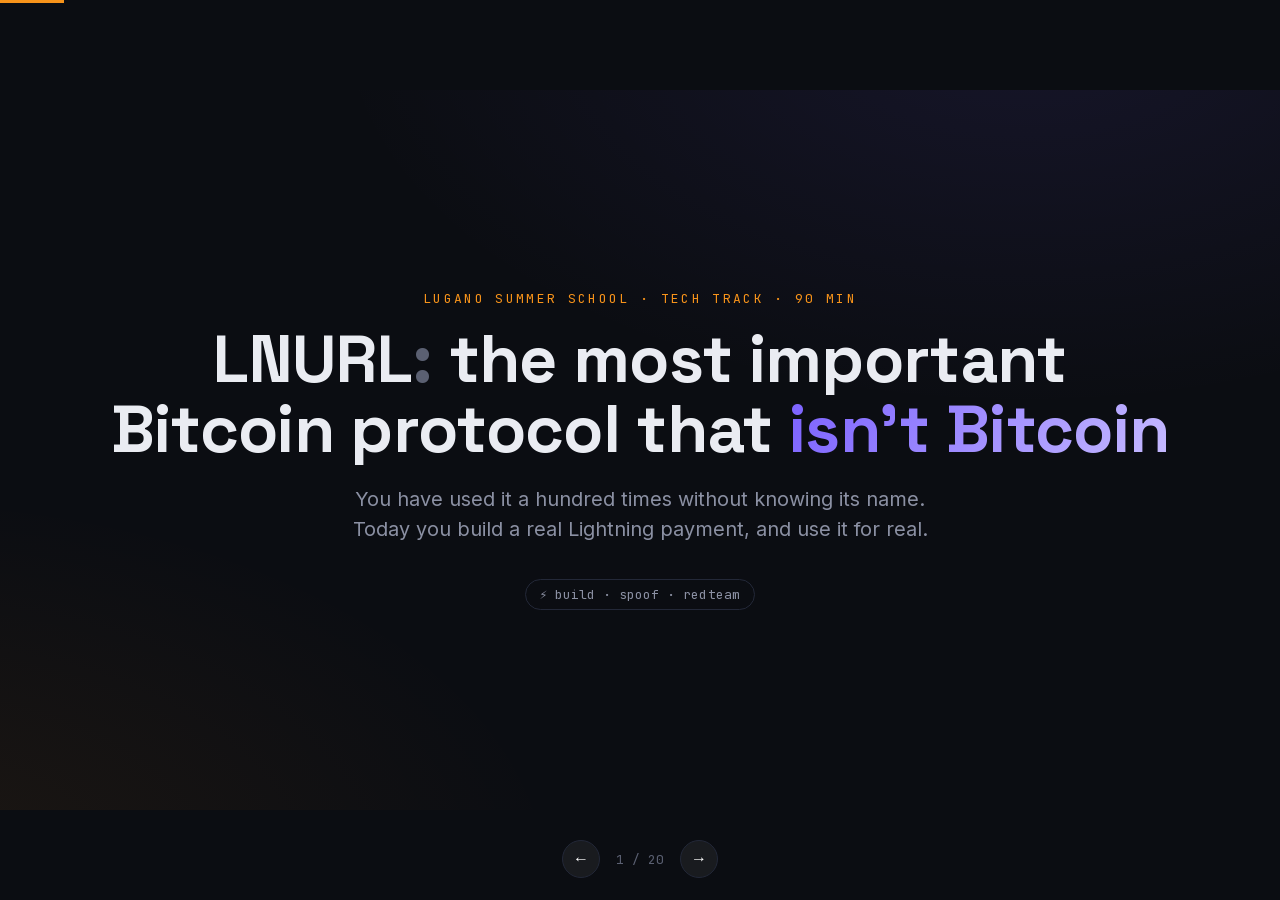
==== commit a4fa355f: "Make running pay.py foolproof: terminal heredoc and one-liner, warn about TextEdit RTF" ====
--- a/slides/index.html
+++ b/slides/index.html
@@ -463,7 +463,7 @@
   <span class="beat"><b>00:22</b> · hands&#8209;on · part 2</span>
   <div class="slide-content">
     <h2>Build a <span class="gradn">pay</span> function</h2>
-    <p class="note" style="margin-bottom:12px">Eight lines you type yourself. Give it a Lightning Address and an amount, it hands back a real invoice.</p>
+    <p class="note" style="margin-bottom:12px">Run it editor&#8209;free: in the terminal write the file with <code>cat &gt; pay.py</code>, or paste it as a <code>python3 -c '…'</code> one&#8209;liner. <b class="btc">Not TextEdit (it saves RTF), not straight into the shell.</b></p>
     <pre><span class="k">import</span> urllib.request, json
 
 <span class="k">def</span> <span class="net">pay</span>(address, sats):
@@ -541,7 +541,7 @@
   <div class="slide-content col center">
     <div class="kicker">the payRequest you built, now for real</div>
     <h1 class="title">Get paid. <span class="gradn">For real.</span></h1>
-    <p class="lead mt" style="text-align:center">Download <b class="net">Wallet of Satoshi</b> (free, one minute, scan to get it). It gives you a Lightning Address. Show it, I pay a few of you with <span class="net">OpenCryptoPay</span>, real sats, live.</p>
+    <p class="lead mt" style="text-align:center">Download <b class="net">Wallet of Satoshi</b> (free, one minute, scan to get it). It gives you a Lightning Address. Show it, I pay a few of you over <span class="net">LNURL</span>, real sats, live.</p>
     <figure style="margin:18px 0 0;text-align:center"><div style="display:inline-block;background:#fff;padding:12px;border-radius:14px;line-height:0;box-shadow:0 12px 34px rgba(0,0,0,.4)"><svg viewBox="0 0 29 29" shape-rendering="crispEdges" style="width:128px;height:128px;display:block" xmlns="http://www.w3.org/2000/svg"><path d="M0 0h1v1h-1zM1 0h1v1h-1zM2 0h1v1h-1zM3 0h1v1h-1zM4 0h1v1h-1zM5 0h1v1h-1zM6 0h1v1h-1zM8 0h1v1h-1zM10 0h1v1h-1zM11 0h1v1h-1zM12 0h1v1h-1zM13 0h1v1h-1zM14 0h1v1h-1zM15 0h1v1h-1zM18 0h1v1h-1zM22 0h1v1h-1zM23 0h1v1h-1zM24 0h1v1h-1zM25 0h1v1h-1zM26 0h1v1h-1zM27 0h1v1h-1zM28 0h1v1h-1zM0 1h1v1h-1zM6 1h1v1h-1zM9 1h1v1h-1zM12 1h1v1h-1zM15 1h1v1h-1zM22 1h1v1h-1zM28 1h1v1h-1zM0 2h1v1h-1zM2 2h1v1h-1zM3 2h1v1h-1zM4 2h1v1h-1zM6 2h1v1h-1zM8 2h1v1h-1zM9 2h1v1h-1zM10 2h1v1h-1zM12 2h1v1h-1zM13 2h1v1h-1zM17 2h1v1h-1zM19 2h1v1h-1zM20 2h1v1h-1zM22 2h1v1h-1zM24 2h1v1h-1zM25 2h1v1h-1zM26 2h1v1h-1zM28 2h1v1h-1zM0 3h1v1h-1zM2 3h1v1h-1zM3 3h1v1h-1zM4 3h1v1h-1zM6 3h1v1h-1zM15 3h1v1h-1zM16 3h1v1h-1zM17 3h1v1h-1zM19 3h1v1h-1zM22 3h1v1h-1zM24 3h1v1h-1zM25 3h1v1h-1zM26 3h1v1h-1zM28 3h1v1h-1zM0 4h1v1h-1zM2 4h1v1h-1zM3 4h1v1h-1zM4 4h1v1h-1zM6 4h1v1h-1zM9 4h1v1h-1zM11 4h1v1h-1zM15 4h1v1h-1zM16 4h1v1h-1zM18 4h1v1h-1zM22 4h1v1h-1zM24 4h1v1h-1zM25 4h1v1h-1zM26 4h1v1h-1zM28 4h1v1h-1zM0 5h1v1h-1zM6 5h1v1h-1zM8 5h1v1h-1zM9 5h1v1h-1zM10 5h1v1h-1zM13 5h1v1h-1zM14 5h1v1h-1zM16 5h1v1h-1zM17 5h1v1h-1zM18 5h1v1h-1zM20 5h1v1h-1zM22 5h1v1h-1zM28 5h1v1h-1zM0 6h1v1h-1zM1 6h1v1h-1zM2 6h1v1h-1zM3 6h1v1h-1zM4 6h1v1h-1zM5 6h1v1h-1zM6 6h1v1h-1zM8 6h1v1h-1zM10 6h1v1h-1zM12 6h1v1h-1zM14 6h1v1h-1zM16 6h1v1h-1zM18 6h1v1h-1zM20 6h1v1h-1zM22 6h1v1h-1zM23 6h1v1h-1zM24 6h1v1h-1zM25 6h1v1h-1zM26 6h1v1h-1zM27 6h1v1h-1zM28 6h1v1h-1zM12 7h1v1h-1zM13 7h1v1h-1zM19 7h1v1h-1zM0 8h1v1h-1zM2 8h1v1h-1zM6 8h1v1h-1zM7 8h1v1h-1zM9 8h1v1h-1zM11 8h1v1h-1zM12 8h1v1h-1zM13 8h1v1h-1zM15 8h1v1h-1zM16 8h1v1h-1zM19 8h1v1h-1zM23 8h1v1h-1zM26 8h1v1h-1zM28 8h1v1h-1zM0 9h1v1h-1zM2 9h1v1h-1zM4 9h1v1h-1zM7 9h1v1h-1zM9 9h1v1h-1zM12 9h1v1h-1zM16 9h1v1h-1zM19 9h1v1h-1zM20 9h1v1h-1zM22 9h1v1h-1zM23 9h1v1h-1zM27 9h1v1h-1zM28 9h1v1h-1zM2 10h1v1h-1zM3 10h1v1h-1zM6 10h1v1h-1zM7 10h1v1h-1zM8 10h1v1h-1zM11 10h1v1h-1zM12 10h1v1h-1zM13 10h1v1h-1zM14 10h1v1h-1zM16 10h1v1h-1zM18 10h1v1h-1zM19 10h1v1h-1zM22 10h1v1h-1zM23 10h1v1h-1zM24 10h1v1h-1zM25 10h1v1h-1zM26 10h1v1h-1zM28 10h1v1h-1zM0 11h1v1h-1zM1 11h1v1h-1zM5 11h1v1h-1zM7 11h1v1h-1zM9 11h1v1h-1zM12 11h1v1h-1zM14 11h1v1h-1zM15 11h1v1h-1zM16 11h1v1h-1zM18 11h1v1h-1zM19 11h1v1h-1zM20 11h1v1h-1zM21 11h1v1h-1zM23 11h1v1h-1zM24 11h1v1h-1zM25 11h1v1h-1zM0 12h1v1h-1zM1 12h1v1h-1zM3 12h1v1h-1zM4 12h1v1h-1zM5 12h1v1h-1zM6 12h1v1h-1zM7 12h1v1h-1zM9 12h1v1h-1zM12 12h1v1h-1zM13 12h1v1h-1zM14 12h1v1h-1zM20 12h1v1h-1zM22 12h1v1h-1zM23 12h1v1h-1zM28 12h1v1h-1zM1 13h1v1h-1zM3 13h1v1h-1zM5 13h1v1h-1zM7 13h1v1h-1zM12 13h1v1h-1zM13 13h1v1h-1zM14 13h1v1h-1zM17 13h1v1h-1zM19 13h1v1h-1zM20 13h1v1h-1zM21 13h1v1h-1zM22 13h1v1h-1zM23 13h1v1h-1zM27 13h1v1h-1zM28 13h1v1h-1zM0 14h1v1h-1zM1 14h1v1h-1zM3 14h1v1h-1zM6 14h1v1h-1zM9 14h1v1h-1zM10 14h1v1h-1zM15 14h1v1h-1zM19 14h1v1h-1zM20 14h1v1h-1zM22 14h1v1h-1zM23 14h1v1h-1zM24 14h1v1h-1zM28 14h1v1h-1zM0 15h1v1h-1zM1 15h1v1h-1zM2 15h1v1h-1zM3 15h1v1h-1zM4 15h1v1h-1zM5 15h1v1h-1zM7 15h1v1h-1zM8 15h1v1h-1zM9 15h1v1h-1zM10 15h1v1h-1zM11 15h1v1h-1zM13 15h1v1h-1zM18 15h1v1h-1zM20 15h1v1h-1zM23 15h1v1h-1zM24 15h1v1h-1zM2 16h1v1h-1zM3 16h1v1h-1zM4 16h1v1h-1zM5 16h1v1h-1zM6 16h1v1h-1zM8 16h1v1h-1zM13 16h1v1h-1zM15 16h1v1h-1zM16 16h1v1h-1zM19 16h1v1h-1zM22 16h1v1h-1zM23 16h1v1h-1zM28 16h1v1h-1zM1 17h1v1h-1zM4 17h1v1h-1zM5 17h1v1h-1zM7 17h1v1h-1zM8 17h1v1h-1zM11 17h1v1h-1zM16 17h1v1h-1zM17 17h1v1h-1zM19 17h1v1h-1zM20 17h1v1h-1zM22 17h1v1h-1zM23 17h1v1h-1zM26 17h1v1h-1zM27 17h1v1h-1zM28 17h1v1h-1zM0 18h1v1h-1zM1 18h1v1h-1zM2 18h1v1h-1zM3 18h1v1h-1zM4 18h1v1h-1zM6 18h1v1h-1zM7 18h1v1h-1zM8 18h1v1h-1zM9 18h1v1h-1zM10 18h1v1h-1zM11 18h1v1h-1zM13 18h1v1h-1zM14 18h1v1h-1zM16 18h1v1h-1zM17 18h1v1h-1zM19 18h1v1h-1zM24 18h1v1h-1zM25 18h1v1h-1zM28 18h1v1h-1zM2 19h1v1h-1zM7 19h1v1h-1zM8 19h1v1h-1zM11 19h1v1h-1zM14 19h1v1h-1zM15 19h1v1h-1zM16 19h1v1h-1zM18 19h1v1h-1zM21 19h1v1h-1zM22 19h1v1h-1zM0 20h1v1h-1zM1 20h1v1h-1zM2 20h1v1h-1zM4 20h1v1h-1zM5 20h1v1h-1zM6 20h1v1h-1zM7 20h1v1h-1zM11 20h1v1h-1zM12 20h1v1h-1zM13 20h1v1h-1zM14 20h1v1h-1zM17 20h1v1h-1zM18 20h1v1h-1zM19 20h1v1h-1zM20 20h1v1h-1zM21 20h1v1h-1zM22 20h1v1h-1zM23 20h1v1h-1zM24 20h1v1h-1zM25 20h1v1h-1zM27 20h1v1h-1zM8 21h1v1h-1zM9 21h1v1h-1zM10 21h1v1h-1zM11 21h1v1h-1zM12 21h1v1h-1zM13 21h1v1h-1zM14 21h1v1h-1zM17 21h1v1h-1zM20 21h1v1h-1zM24 21h1v1h-1zM25 21h1v1h-1zM26 21h1v1h-1zM28 21h1v1h-1zM0 22h1v1h-1zM1 22h1v1h-1zM2 22h1v1h-1zM3 22h1v1h-1zM4 22h1v1h-1zM5 22h1v1h-1zM6 22h1v1h-1zM8 22h1v1h-1zM9 22h1v1h-1zM15 22h1v1h-1zM20 22h1v1h-1zM22 22h1v1h-1zM24 22h1v1h-1zM28 22h1v1h-1zM0 23h1v1h-1zM6 23h1v1h-1zM10 23h1v1h-1zM13 23h1v1h-1zM17 23h1v1h-1zM19 23h1v1h-1zM20 23h1v1h-1zM24 23h1v1h-1zM27 23h1v1h-1zM28 23h1v1h-1zM0 24h1v1h-1zM2 24h1v1h-1zM3 24h1v1h-1zM4 24h1v1h-1zM6 24h1v1h-1zM10 24h1v1h-1zM11 24h1v1h-1zM12 24h1v1h-1zM13 24h1v1h-1zM15 24h1v1h-1zM16 24h1v1h-1zM17 24h1v1h-1zM19 24h1v1h-1zM20 24h1v1h-1zM21 24h1v1h-1zM22 24h1v1h-1zM23 24h1v1h-1zM24 24h1v1h-1zM25 24h1v1h-1zM27 24h1v1h-1zM0 25h1v1h-1zM2 25h1v1h-1zM3 25h1v1h-1zM4 25h1v1h-1zM6 25h1v1h-1zM9 25h1v1h-1zM10 25h1v1h-1zM11 25h1v1h-1zM12 25h1v1h-1zM16 25h1v1h-1zM19 25h1v1h-1zM20 25h1v1h-1zM21 25h1v1h-1zM24 25h1v1h-1zM25 25h1v1h-1zM26 25h1v1h-1zM27 25h1v1h-1zM0 26h1v1h-1zM2 26h1v1h-1zM3 26h1v1h-1zM4 26h1v1h-1zM6 26h1v1h-1zM8 26h1v1h-1zM9 26h1v1h-1zM10 26h1v1h-1zM16 26h1v1h-1zM17 26h1v1h-1zM18 26h1v1h-1zM19 26h1v1h-1zM20 26h1v1h-1zM21 26h1v1h-1zM24 26h1v1h-1zM27 26h1v1h-1zM28 26h1v1h-1zM0 27h1v1h-1zM6 27h1v1h-1zM9 27h1v1h-1zM10 27h1v1h-1zM11 27h1v1h-1zM13 27h1v1h-1zM15 27h1v1h-1zM16 27h1v1h-1zM18 27h1v1h-1zM19 27h1v1h-1zM20 27h1v1h-1zM21 27h1v1h-1zM23 27h1v1h-1zM24 27h1v1h-1zM25 27h1v1h-1zM0 28h1v1h-1zM1 28h1v1h-1zM2 28h1v1h-1zM3 28h1v1h-1zM4 28h1v1h-1zM5 28h1v1h-1zM6 28h1v1h-1zM8 28h1v1h-1zM9 28h1v1h-1zM13 28h1v1h-1zM14 28h1v1h-1zM17 28h1v1h-1zM18 28h1v1h-1zM20 28h1v1h-1zM21 28h1v1h-1zM24 28h1v1h-1zM28 28h1v1h-1z" fill="#0B0D12"/></svg></div><figcaption style="font-family:'JetBrains Mono',monospace;font-size:12px;color:var(--dim);margin-top:11px;text-transform:uppercase;letter-spacing:.14em">scan · get the wallet</figcaption></figure>
     <p class="note mt2">When I pay <code>you@walletofsatoshi.com</code>, my wallet runs the exact <code>payRequest</code> flow you built. Watch the sats land.</p>
   </div>
@@ -576,9 +576,8 @@
 <div class="slide">
   <span class="beat"><b>01:31</b> · take it with you</span>
   <div class="slide-content col center">
-    <h2>Scan these. Take it with you.</h2>
+    <h2>Scan it. Take it with you.</h2>
     <div style="display:flex;gap:72px;justify-content:center;align-items:flex-start;margin-top:26px;flex-wrap:wrap">
-      <figure style="margin:0;text-align:center"><div style="display:inline-block;background:#fff;padding:12px;border-radius:14px;line-height:0;box-shadow:0 12px 34px rgba(0,0,0,.4)"><svg viewBox="0 0 29 29" shape-rendering="crispEdges" style="width:150px;height:150px;display:block" xmlns="http://www.w3.org/2000/svg"><path d="M0 0h1v1h-1zM1 0h1v1h-1zM2 0h1v1h-1zM3 0h1v1h-1zM4 0h1v1h-1zM5 0h1v1h-1zM6 0h1v1h-1zM8 0h1v1h-1zM10 0h1v1h-1zM11 0h1v1h-1zM12 0h1v1h-1zM13 0h1v1h-1zM14 0h1v1h-1zM15 0h1v1h-1zM18 0h1v1h-1zM22 0h1v1h-1zM23 0h1v1h-1zM24 0h1v1h-1zM25 0h1v1h-1zM26 0h1v1h-1zM27 0h1v1h-1zM28 0h1v1h-1zM0 1h1v1h-1zM6 1h1v1h-1zM9 1h1v1h-1zM12 1h1v1h-1zM15 1h1v1h-1zM22 1h1v1h-1zM28 1h1v1h-1zM0 2h1v1h-1zM2 2h1v1h-1zM3 2h1v1h-1zM4 2h1v1h-1zM6 2h1v1h-1zM8 2h1v1h-1zM9 2h1v1h-1zM10 2h1v1h-1zM12 2h1v1h-1zM13 2h1v1h-1zM17 2h1v1h-1zM19 2h1v1h-1zM20 2h1v1h-1zM22 2h1v1h-1zM24 2h1v1h-1zM25 2h1v1h-1zM26 2h1v1h-1zM28 2h1v1h-1zM0 3h1v1h-1zM2 3h1v1h-1zM3 3h1v1h-1zM4 3h1v1h-1zM6 3h1v1h-1zM15 3h1v1h-1zM16 3h1v1h-1zM17 3h1v1h-1zM19 3h1v1h-1zM22 3h1v1h-1zM24 3h1v1h-1zM25 3h1v1h-1zM26 3h1v1h-1zM28 3h1v1h-1zM0 4h1v1h-1zM2 4h1v1h-1zM3 4h1v1h-1zM4 4h1v1h-1zM6 4h1v1h-1zM9 4h1v1h-1zM11 4h1v1h-1zM15 4h1v1h-1zM16 4h1v1h-1zM18 4h1v1h-1zM22 4h1v1h-1zM24 4h1v1h-1zM25 4h1v1h-1zM26 4h1v1h-1zM28 4h1v1h-1zM0 5h1v1h-1zM6 5h1v1h-1zM8 5h1v1h-1zM9 5h1v1h-1zM10 5h1v1h-1zM13 5h1v1h-1zM14 5h1v1h-1zM16 5h1v1h-1zM17 5h1v1h-1zM18 5h1v1h-1zM20 5h1v1h-1zM22 5h1v1h-1zM28 5h1v1h-1zM0 6h1v1h-1zM1 6h1v1h-1zM2 6h1v1h-1zM3 6h1v1h-1zM4 6h1v1h-1zM5 6h1v1h-1zM6 6h1v1h-1zM8 6h1v1h-1zM10 6h1v1h-1zM12 6h1v1h-1zM14 6h1v1h-1zM16 6h1v1h-1zM18 6h1v1h-1zM20 6h1v1h-1zM22 6h1v1h-1zM23 6h1v1h-1zM24 6h1v1h-1zM25 6h1v1h-1zM26 6h1v1h-1zM27 6h1v1h-1zM28 6h1v1h-1zM12 7h1v1h-1zM13 7h1v1h-1zM19 7h1v1h-1zM0 8h1v1h-1zM2 8h1v1h-1zM6 8h1v1h-1zM7 8h1v1h-1zM9 8h1v1h-1zM11 8h1v1h-1zM12 8h1v1h-1zM13 8h1v1h-1zM15 8h1v1h-1zM16 8h1v1h-1zM19 8h1v1h-1zM23 8h1v1h-1zM26 8h1v1h-1zM28 8h1v1h-1zM0 9h1v1h-1zM2 9h1v1h-1zM4 9h1v1h-1zM7 9h1v1h-1zM9 9h1v1h-1zM12 9h1v1h-1zM16 9h1v1h-1zM19 9h1v1h-1zM20 9h1v1h-1zM22 9h1v1h-1zM23 9h1v1h-1zM27 9h1v1h-1zM28 9h1v1h-1zM2 10h1v1h-1zM3 10h1v1h-1zM6 10h1v1h-1zM7 10h1v1h-1zM8 10h1v1h-1zM11 10h1v1h-1zM12 10h1v1h-1zM13 10h1v1h-1zM14 10h1v1h-1zM16 10h1v1h-1zM18 10h1v1h-1zM19 10h1v1h-1zM22 10h1v1h-1zM23 10h1v1h-1zM24 10h1v1h-1zM25 10h1v1h-1zM26 10h1v1h-1zM28 10h1v1h-1zM0 11h1v1h-1zM1 11h1v1h-1zM5 11h1v1h-1zM7 11h1v1h-1zM9 11h1v1h-1zM12 11h1v1h-1zM14 11h1v1h-1zM15 11h1v1h-1zM16 11h1v1h-1zM18 11h1v1h-1zM19 11h1v1h-1zM20 11h1v1h-1zM21 11h1v1h-1zM23 11h1v1h-1zM24 11h1v1h-1zM25 11h1v1h-1zM0 12h1v1h-1zM1 12h1v1h-1zM3 12h1v1h-1zM4 12h1v1h-1zM5 12h1v1h-1zM6 12h1v1h-1zM7 12h1v1h-1zM9 12h1v1h-1zM12 12h1v1h-1zM13 12h1v1h-1zM14 12h1v1h-1zM20 12h1v1h-1zM22 12h1v1h-1zM23 12h1v1h-1zM28 12h1v1h-1zM1 13h1v1h-1zM3 13h1v1h-1zM5 13h1v1h-1zM7 13h1v1h-1zM12 13h1v1h-1zM13 13h1v1h-1zM14 13h1v1h-1zM17 13h1v1h-1zM19 13h1v1h-1zM20 13h1v1h-1zM21 13h1v1h-1zM22 13h1v1h-1zM23 13h1v1h-1zM27 13h1v1h-1zM28 13h1v1h-1zM0 14h1v1h-1zM1 14h1v1h-1zM3 14h1v1h-1zM6 14h1v1h-1zM9 14h1v1h-1zM10 14h1v1h-1zM15 14h1v1h-1zM19 14h1v1h-1zM20 14h1v1h-1zM22 14h1v1h-1zM23 14h1v1h-1zM24 14h1v1h-1zM28 14h1v1h-1zM0 15h1v1h-1zM1 15h1v1h-1zM2 15h1v1h-1zM3 15h1v1h-1zM4 15h1v1h-1zM5 15h1v1h-1zM7 15h1v1h-1zM8 15h1v1h-1zM9 15h1v1h-1zM10 15h1v1h-1zM11 15h1v1h-1zM13 15h1v1h-1zM18 15h1v1h-1zM20 15h1v1h-1zM23 15h1v1h-1zM24 15h1v1h-1zM2 16h1v1h-1zM3 16h1v1h-1zM4 16h1v1h-1zM5 16h1v1h-1zM6 16h1v1h-1zM8 16h1v1h-1zM13 16h1v1h-1zM15 16h1v1h-1zM16 16h1v1h-1zM19 16h1v1h-1zM22 16h1v1h-1zM23 16h1v1h-1zM28 16h1v1h-1zM1 17h1v1h-1zM4 17h1v1h-1zM5 17h1v1h-1zM7 17h1v1h-1zM8 17h1v1h-1zM11 17h1v1h-1zM16 17h1v1h-1zM17 17h1v1h-1zM19 17h1v1h-1zM20 17h1v1h-1zM22 17h1v1h-1zM23 17h1v1h-1zM26 17h1v1h-1zM27 17h1v1h-1zM28 17h1v1h-1zM0 18h1v1h-1zM1 18h1v1h-1zM2 18h1v1h-1zM3 18h1v1h-1zM4 18h1v1h-1zM6 18h1v1h-1zM7 18h1v1h-1zM8 18h1v1h-1zM9 18h1v1h-1zM10 18h1v1h-1zM11 18h1v1h-1zM13 18h1v1h-1zM14 18h1v1h-1zM16 18h1v1h-1zM17 18h1v1h-1zM19 18h1v1h-1zM24 18h1v1h-1zM25 18h1v1h-1zM28 18h1v1h-1zM2 19h1v1h-1zM7 19h1v1h-1zM8 19h1v1h-1zM11 19h1v1h-1zM14 19h1v1h-1zM15 19h1v1h-1zM16 19h1v1h-1zM18 19h1v1h-1zM21 19h1v1h-1zM22 19h1v1h-1zM0 20h1v1h-1zM1 20h1v1h-1zM2 20h1v1h-1zM4 20h1v1h-1zM5 20h1v1h-1zM6 20h1v1h-1zM7 20h1v1h-1zM11 20h1v1h-1zM12 20h1v1h-1zM13 20h1v1h-1zM14 20h1v1h-1zM17 20h1v1h-1zM18 20h1v1h-1zM19 20h1v1h-1zM20 20h1v1h-1zM21 20h1v1h-1zM22 20h1v1h-1zM23 20h1v1h-1zM24 20h1v1h-1zM25 20h1v1h-1zM27 20h1v1h-1zM8 21h1v1h-1zM9 21h1v1h-1zM10 21h1v1h-1zM11 21h1v1h-1zM12 21h1v1h-1zM13 21h1v1h-1zM14 21h1v1h-1zM17 21h1v1h-1zM20 21h1v1h-1zM24 21h1v1h-1zM25 21h1v1h-1zM26 21h1v1h-1zM28 21h1v1h-1zM0 22h1v1h-1zM1 22h1v1h-1zM2 22h1v1h-1zM3 22h1v1h-1zM4 22h1v1h-1zM5 22h1v1h-1zM6 22h1v1h-1zM8 22h1v1h-1zM9 22h1v1h-1zM15 22h1v1h-1zM20 22h1v1h-1zM22 22h1v1h-1zM24 22h1v1h-1zM28 22h1v1h-1zM0 23h1v1h-1zM6 23h1v1h-1zM10 23h1v1h-1zM13 23h1v1h-1zM17 23h1v1h-1zM19 23h1v1h-1zM20 23h1v1h-1zM24 23h1v1h-1zM27 23h1v1h-1zM28 23h1v1h-1zM0 24h1v1h-1zM2 24h1v1h-1zM3 24h1v1h-1zM4 24h1v1h-1zM6 24h1v1h-1zM10 24h1v1h-1zM11 24h1v1h-1zM12 24h1v1h-1zM13 24h1v1h-1zM15 24h1v1h-1zM16 24h1v1h-1zM17 24h1v1h-1zM19 24h1v1h-1zM20 24h1v1h-1zM21 24h1v1h-1zM22 24h1v1h-1zM23 24h1v1h-1zM24 24h1v1h-1zM25 24h1v1h-1zM27 24h1v1h-1zM0 25h1v1h-1zM2 25h1v1h-1zM3 25h1v1h-1zM4 25h1v1h-1zM6 25h1v1h-1zM9 25h1v1h-1zM10 25h1v1h-1zM11 25h1v1h-1zM12 25h1v1h-1zM16 25h1v1h-1zM19 25h1v1h-1zM20 25h1v1h-1zM21 25h1v1h-1zM24 25h1v1h-1zM25 25h1v1h-1zM26 25h1v1h-1zM27 25h1v1h-1zM0 26h1v1h-1zM2 26h1v1h-1zM3 26h1v1h-1zM4 26h1v1h-1zM6 26h1v1h-1zM8 26h1v1h-1zM9 26h1v1h-1zM10 26h1v1h-1zM16 26h1v1h-1zM17 26h1v1h-1zM18 26h1v1h-1zM19 26h1v1h-1zM20 26h1v1h-1zM21 26h1v1h-1zM24 26h1v1h-1zM27 26h1v1h-1zM28 26h1v1h-1zM0 27h1v1h-1zM6 27h1v1h-1zM9 27h1v1h-1zM10 27h1v1h-1zM11 27h1v1h-1zM13 27h1v1h-1zM15 27h1v1h-1zM16 27h1v1h-1zM18 27h1v1h-1zM19 27h1v1h-1zM20 27h1v1h-1zM21 27h1v1h-1zM23 27h1v1h-1zM24 27h1v1h-1zM25 27h1v1h-1zM0 28h1v1h-1zM1 28h1v1h-1zM2 28h1v1h-1zM3 28h1v1h-1zM4 28h1v1h-1zM5 28h1v1h-1zM6 28h1v1h-1zM8 28h1v1h-1zM9 28h1v1h-1zM13 28h1v1h-1zM14 28h1v1h-1zM17 28h1v1h-1zM18 28h1v1h-1zM20 28h1v1h-1zM21 28h1v1h-1zM24 28h1v1h-1zM28 28h1v1h-1z" fill="#0B0D12"/></svg></div><figcaption style="font-family:'JetBrains Mono',monospace;font-size:12px;color:var(--dim);margin-top:11px;text-transform:uppercase;letter-spacing:.14em">Wallet of Satoshi</figcaption></figure>
       <figure style="margin:0;text-align:center"><div style="display:inline-block;background:#fff;padding:12px;border-radius:14px;line-height:0;box-shadow:0 12px 34px rgba(0,0,0,.4)"><svg viewBox="0 0 33 33" shape-rendering="crispEdges" style="width:150px;height:150px;display:block" xmlns="http://www.w3.org/2000/svg"><path d="M0 0h1v1h-1zM1 0h1v1h-1zM2 0h1v1h-1zM3 0h1v1h-1zM4 0h1v1h-1zM5 0h1v1h-1zM6 0h1v1h-1zM13 0h1v1h-1zM14 0h1v1h-1zM18 0h1v1h-1zM20 0h1v1h-1zM22 0h1v1h-1zM26 0h1v1h-1zM27 0h1v1h-1zM28 0h1v1h-1zM29 0h1v1h-1zM30 0h1v1h-1zM31 0h1v1h-1zM32 0h1v1h-1zM0 1h1v1h-1zM6 1h1v1h-1zM8 1h1v1h-1zM9 1h1v1h-1zM10 1h1v1h-1zM12 1h1v1h-1zM17 1h1v1h-1zM21 1h1v1h-1zM22 1h1v1h-1zM26 1h1v1h-1zM32 1h1v1h-1zM0 2h1v1h-1zM2 2h1v1h-1zM3 2h1v1h-1zM4 2h1v1h-1zM6 2h1v1h-1zM8 2h1v1h-1zM10 2h1v1h-1zM11 2h1v1h-1zM12 2h1v1h-1zM14 2h1v1h-1zM15 2h1v1h-1zM16 2h1v1h-1zM19 2h1v1h-1zM21 2h1v1h-1zM26 2h1v1h-1zM28 2h1v1h-1zM29 2h1v1h-1zM30 2h1v1h-1zM32 2h1v1h-1zM0 3h1v1h-1zM2 3h1v1h-1zM3 3h1v1h-1zM4 3h1v1h-1zM6 3h1v1h-1zM8 3h1v1h-1zM9 3h1v1h-1zM11 3h1v1h-1zM12 3h1v1h-1zM14 3h1v1h-1zM16 3h1v1h-1zM18 3h1v1h-1zM20 3h1v1h-1zM21 3h1v1h-1zM24 3h1v1h-1zM26 3h1v1h-1zM28 3h1v1h-1zM29 3h1v1h-1zM30 3h1v1h-1zM32 3h1v1h-1zM0 4h1v1h-1zM2 4h1v1h-1zM3 4h1v1h-1zM4 4h1v1h-1zM6 4h1v1h-1zM10 4h1v1h-1zM11 4h1v1h-1zM12 4h1v1h-1zM13 4h1v1h-1zM14 4h1v1h-1zM15 4h1v1h-1zM16 4h1v1h-1zM17 4h1v1h-1zM18 4h1v1h-1zM19 4h1v1h-1zM21 4h1v1h-1zM22 4h1v1h-1zM23 4h1v1h-1zM26 4h1v1h-1zM28 4h1v1h-1zM29 4h1v1h-1zM30 4h1v1h-1zM32 4h1v1h-1zM0 5h1v1h-1zM6 5h1v1h-1zM9 5h1v1h-1zM12 5h1v1h-1zM15 5h1v1h-1zM24 5h1v1h-1zM26 5h1v1h-1zM32 5h1v1h-1zM0 6h1v1h-1zM1 6h1v1h-1zM2 6h1v1h-1zM3 6h1v1h-1zM4 6h1v1h-1zM5 6h1v1h-1zM6 6h1v1h-1zM8 6h1v1h-1zM10 6h1v1h-1zM12 6h1v1h-1zM14 6h1v1h-1zM16 6h1v1h-1zM18 6h1v1h-1zM20 6h1v1h-1zM22 6h1v1h-1zM24 6h1v1h-1zM26 6h1v1h-1zM27 6h1v1h-1zM28 6h1v1h-1zM29 6h1v1h-1zM30 6h1v1h-1zM31 6h1v1h-1zM32 6h1v1h-1zM8 7h1v1h-1zM10 7h1v1h-1zM11 7h1v1h-1zM15 7h1v1h-1zM16 7h1v1h-1zM22 7h1v1h-1zM0 8h1v1h-1zM6 8h1v1h-1zM8 8h1v1h-1zM10 8h1v1h-1zM11 8h1v1h-1zM13 8h1v1h-1zM14 8h1v1h-1zM16 8h1v1h-1zM17 8h1v1h-1zM20 8h1v1h-1zM22 8h1v1h-1zM23 8h1v1h-1zM25 8h1v1h-1zM26 8h1v1h-1zM29 8h1v1h-1zM30 8h1v1h-1zM31 8h1v1h-1zM3 9h1v1h-1zM4 9h1v1h-1zM8 9h1v1h-1zM9 9h1v1h-1zM12 9h1v1h-1zM13 9h1v1h-1zM15 9h1v1h-1zM17 9h1v1h-1zM18 9h1v1h-1zM19 9h1v1h-1zM22 9h1v1h-1zM23 9h1v1h-1zM28 9h1v1h-1zM29 9h1v1h-1zM30 9h1v1h-1zM1 10h1v1h-1zM2 10h1v1h-1zM5 10h1v1h-1zM6 10h1v1h-1zM7 10h1v1h-1zM8 10h1v1h-1zM9 10h1v1h-1zM10 10h1v1h-1zM11 10h1v1h-1zM13 10h1v1h-1zM14 10h1v1h-1zM15 10h1v1h-1zM16 10h1v1h-1zM17 10h1v1h-1zM20 10h1v1h-1zM21 10h1v1h-1zM22 10h1v1h-1zM24 10h1v1h-1zM25 10h1v1h-1zM28 10h1v1h-1zM30 10h1v1h-1zM31 10h1v1h-1zM2 11h1v1h-1zM13 11h1v1h-1zM17 11h1v1h-1zM18 11h1v1h-1zM20 11h1v1h-1zM22 11h1v1h-1zM24 11h1v1h-1zM25 11h1v1h-1zM26 11h1v1h-1zM27 11h1v1h-1zM28 11h1v1h-1zM29 11h1v1h-1zM30 11h1v1h-1zM32 11h1v1h-1zM1 12h1v1h-1zM2 12h1v1h-1zM4 12h1v1h-1zM5 12h1v1h-1zM6 12h1v1h-1zM7 12h1v1h-1zM9 12h1v1h-1zM11 12h1v1h-1zM13 12h1v1h-1zM17 12h1v1h-1zM19 12h1v1h-1zM24 12h1v1h-1zM26 12h1v1h-1zM27 12h1v1h-1zM3 13h1v1h-1zM4 13h1v1h-1zM7 13h1v1h-1zM9 13h1v1h-1zM10 13h1v1h-1zM11 13h1v1h-1zM12 13h1v1h-1zM18 13h1v1h-1zM19 13h1v1h-1zM20 13h1v1h-1zM21 13h1v1h-1zM22 13h1v1h-1zM23 13h1v1h-1zM26 13h1v1h-1zM27 13h1v1h-1zM31 13h1v1h-1zM32 13h1v1h-1zM0 14h1v1h-1zM2 14h1v1h-1zM3 14h1v1h-1zM4 14h1v1h-1zM5 14h1v1h-1zM6 14h1v1h-1zM7 14h1v1h-1zM9 14h1v1h-1zM12 14h1v1h-1zM13 14h1v1h-1zM15 14h1v1h-1zM16 14h1v1h-1zM20 14h1v1h-1zM25 14h1v1h-1zM26 14h1v1h-1zM29 14h1v1h-1zM30 14h1v1h-1zM31 14h1v1h-1zM0 15h1v1h-1zM2 15h1v1h-1zM4 15h1v1h-1zM5 15h1v1h-1zM7 15h1v1h-1zM9 15h1v1h-1zM12 15h1v1h-1zM14 15h1v1h-1zM16 15h1v1h-1zM18 15h1v1h-1zM19 15h1v1h-1zM20 15h1v1h-1zM25 15h1v1h-1zM27 15h1v1h-1zM28 15h1v1h-1zM29 15h1v1h-1zM30 15h1v1h-1zM32 15h1v1h-1zM1 16h1v1h-1zM3 16h1v1h-1zM5 16h1v1h-1zM6 16h1v1h-1zM8 16h1v1h-1zM9 16h1v1h-1zM11 16h1v1h-1zM15 16h1v1h-1zM17 16h1v1h-1zM22 16h1v1h-1zM23 16h1v1h-1zM24 16h1v1h-1zM25 16h1v1h-1zM27 16h1v1h-1zM28 16h1v1h-1zM32 16h1v1h-1zM0 17h1v1h-1zM1 17h1v1h-1zM3 17h1v1h-1zM4 17h1v1h-1zM5 17h1v1h-1zM10 17h1v1h-1zM11 17h1v1h-1zM12 17h1v1h-1zM13 17h1v1h-1zM15 17h1v1h-1zM16 17h1v1h-1zM18 17h1v1h-1zM19 17h1v1h-1zM20 17h1v1h-1zM22 17h1v1h-1zM23 17h1v1h-1zM26 17h1v1h-1zM29 17h1v1h-1zM30 17h1v1h-1zM32 17h1v1h-1zM0 18h1v1h-1zM2 18h1v1h-1zM6 18h1v1h-1zM7 18h1v1h-1zM10 18h1v1h-1zM12 18h1v1h-1zM14 18h1v1h-1zM15 18h1v1h-1zM17 18h1v1h-1zM18 18h1v1h-1zM19 18h1v1h-1zM22 18h1v1h-1zM23 18h1v1h-1zM25 18h1v1h-1zM26 18h1v1h-1zM27 18h1v1h-1zM29 18h1v1h-1zM30 18h1v1h-1zM31 18h1v1h-1zM32 18h1v1h-1zM3 19h1v1h-1zM9 19h1v1h-1zM13 19h1v1h-1zM14 19h1v1h-1zM15 19h1v1h-1zM16 19h1v1h-1zM19 19h1v1h-1zM20 19h1v1h-1zM23 19h1v1h-1zM24 19h1v1h-1zM25 19h1v1h-1zM28 19h1v1h-1zM29 19h1v1h-1zM30 19h1v1h-1zM32 19h1v1h-1zM0 20h1v1h-1zM2 20h1v1h-1zM3 20h1v1h-1zM4 20h1v1h-1zM5 20h1v1h-1zM6 20h1v1h-1zM7 20h1v1h-1zM10 20h1v1h-1zM12 20h1v1h-1zM13 20h1v1h-1zM15 20h1v1h-1zM18 20h1v1h-1zM22 20h1v1h-1zM24 20h1v1h-1zM25 20h1v1h-1zM28 20h1v1h-1zM29 20h1v1h-1zM0 21h1v1h-1zM2 21h1v1h-1zM4 21h1v1h-1zM7 21h1v1h-1zM8 21h1v1h-1zM9 21h1v1h-1zM19 21h1v1h-1zM22 21h1v1h-1zM23 21h1v1h-1zM24 21h1v1h-1zM27 21h1v1h-1zM28 21h1v1h-1zM29 21h1v1h-1zM0 22h1v1h-1zM2 22h1v1h-1zM6 22h1v1h-1zM10 22h1v1h-1zM17 22h1v1h-1zM20 22h1v1h-1zM26 22h1v1h-1zM27 22h1v1h-1zM29 22h1v1h-1zM31 22h1v1h-1zM0 23h1v1h-1zM2 23h1v1h-1zM4 23h1v1h-1zM5 23h1v1h-1zM7 23h1v1h-1zM8 23h1v1h-1zM9 23h1v1h-1zM12 23h1v1h-1zM13 23h1v1h-1zM15 23h1v1h-1zM16 23h1v1h-1zM18 23h1v1h-1zM19 23h1v1h-1zM20 23h1v1h-1zM23 23h1v1h-1zM26 23h1v1h-1zM27 23h1v1h-1zM28 23h1v1h-1zM30 23h1v1h-1zM31 23h1v1h-1zM0 24h1v1h-1zM1 24h1v1h-1zM2 24h1v1h-1zM3 24h1v1h-1zM4 24h1v1h-1zM5 24h1v1h-1zM6 24h1v1h-1zM7 24h1v1h-1zM9 24h1v1h-1zM16 24h1v1h-1zM20 24h1v1h-1zM24 24h1v1h-1zM25 24h1v1h-1zM26 24h1v1h-1zM27 24h1v1h-1zM28 24h1v1h-1zM29 24h1v1h-1zM32 24h1v1h-1zM8 25h1v1h-1zM10 25h1v1h-1zM11 25h1v1h-1zM13 25h1v1h-1zM15 25h1v1h-1zM16 25h1v1h-1zM17 25h1v1h-1zM19 25h1v1h-1zM20 25h1v1h-1zM21 25h1v1h-1zM22 25h1v1h-1zM23 25h1v1h-1zM24 25h1v1h-1zM28 25h1v1h-1zM30 25h1v1h-1zM32 25h1v1h-1zM0 26h1v1h-1zM1 26h1v1h-1zM2 26h1v1h-1zM3 26h1v1h-1zM4 26h1v1h-1zM5 26h1v1h-1zM6 26h1v1h-1zM10 26h1v1h-1zM11 26h1v1h-1zM12 26h1v1h-1zM13 26h1v1h-1zM14 26h1v1h-1zM15 26h1v1h-1zM17 26h1v1h-1zM20 26h1v1h-1zM21 26h1v1h-1zM22 26h1v1h-1zM23 26h1v1h-1zM24 26h1v1h-1zM26 26h1v1h-1zM28 26h1v1h-1zM30 26h1v1h-1zM31 26h1v1h-1zM0 27h1v1h-1zM6 27h1v1h-1zM9 27h1v1h-1zM10 27h1v1h-1zM15 27h1v1h-1zM17 27h1v1h-1zM18 27h1v1h-1zM22 27h1v1h-1zM23 27h1v1h-1zM24 27h1v1h-1zM28 27h1v1h-1zM29 27h1v1h-1zM30 27h1v1h-1zM31 27h1v1h-1zM32 27h1v1h-1zM0 28h1v1h-1zM2 28h1v1h-1zM3 28h1v1h-1zM4 28h1v1h-1zM6 28h1v1h-1zM13 28h1v1h-1zM16 28h1v1h-1zM24 28h1v1h-1zM25 28h1v1h-1zM26 28h1v1h-1zM27 28h1v1h-1zM28 28h1v1h-1zM29 28h1v1h-1zM31 28h1v1h-1zM0 29h1v1h-1zM2 29h1v1h-1zM3 29h1v1h-1zM4 29h1v1h-1zM6 29h1v1h-1zM10 29h1v1h-1zM11 29h1v1h-1zM12 29h1v1h-1zM13 29h1v1h-1zM14 29h1v1h-1zM17 29h1v1h-1zM18 29h1v1h-1zM19 29h1v1h-1zM20 29h1v1h-1zM23 29h1v1h-1zM25 29h1v1h-1zM27 29h1v1h-1zM28 29h1v1h-1zM29 29h1v1h-1zM31 29h1v1h-1zM32 29h1v1h-1zM0 30h1v1h-1zM2 30h1v1h-1zM3 30h1v1h-1zM4 30h1v1h-1zM6 30h1v1h-1zM9 30h1v1h-1zM11 30h1v1h-1zM13 30h1v1h-1zM15 30h1v1h-1zM17 30h1v1h-1zM18 30h1v1h-1zM19 30h1v1h-1zM21 30h1v1h-1zM25 30h1v1h-1zM27 30h1v1h-1zM28 30h1v1h-1zM31 30h1v1h-1zM32 30h1v1h-1zM0 31h1v1h-1zM6 31h1v1h-1zM13 31h1v1h-1zM14 31h1v1h-1zM18 31h1v1h-1zM20 31h1v1h-1zM22 31h1v1h-1zM25 31h1v1h-1zM26 31h1v1h-1zM27 31h1v1h-1zM28 31h1v1h-1zM29 31h1v1h-1zM30 31h1v1h-1zM0 32h1v1h-1zM1 32h1v1h-1zM2 32h1v1h-1zM3 32h1v1h-1zM4 32h1v1h-1zM5 32h1v1h-1zM6 32h1v1h-1zM8 32h1v1h-1zM14 32h1v1h-1zM15 32h1v1h-1zM17 32h1v1h-1zM18 32h1v1h-1zM19 32h1v1h-1zM22 32h1v1h-1zM23 32h1v1h-1zM24 32h1v1h-1zM26 32h1v1h-1zM27 32h1v1h-1zM31 32h1v1h-1z" fill="#0B0D12"/></svg></div><figcaption style="font-family:'JetBrains Mono',monospace;font-size:12px;color:var(--dim);margin-top:11px;text-transform:uppercase;letter-spacing:.14em">the whole course &amp; code</figcaption></figure>
     </div>
     <p class="note mt2">Everything from today, plus the bonus <b>Break it</b> lesson, lives on the course site.</p>
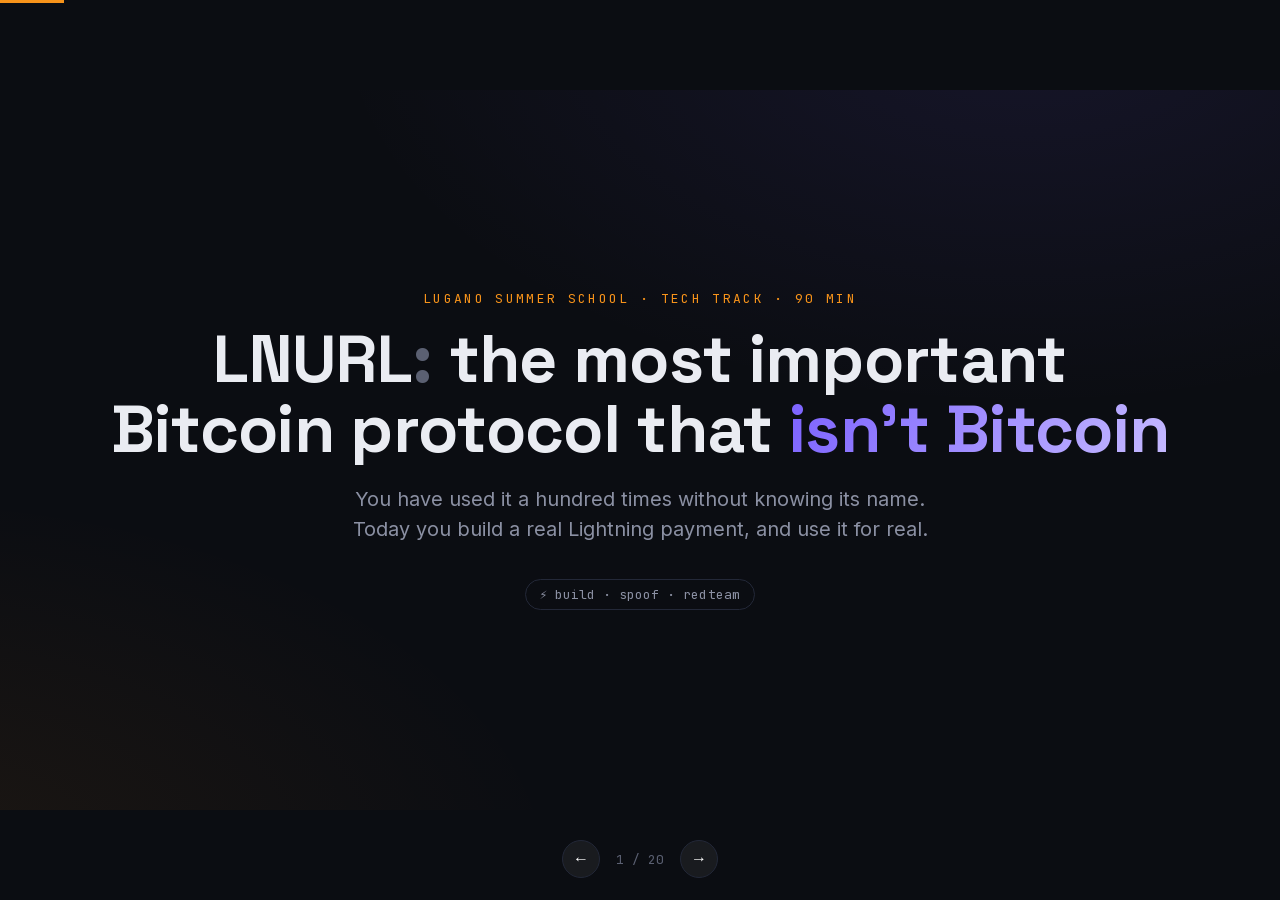
==== commit 576fdc91: "Make download-and-run the easiest path for the pay function" ====
--- a/slides/index.html
+++ b/slides/index.html
@@ -463,7 +463,7 @@
   <span class="beat"><b>00:22</b> · hands&#8209;on · part 2</span>
   <div class="slide-content">
     <h2>Build a <span class="gradn">pay</span> function</h2>
-    <p class="note" style="margin-bottom:12px">Run it editor&#8209;free: in the terminal write the file with <code>cat &gt; pay.py</code>, or paste it as a <code>python3 -c '…'</code> one&#8209;liner. <b class="btc">Not TextEdit (it saves RTF), not straight into the shell.</b></p>
+    <p class="note" style="margin-bottom:12px">Easiest to run: download it with one <code>curl</code> from the course site, then <code>python3 pay.py</code>. <b class="btc">Typing it yourself? Use <code>cat &gt; pay.py</code> in the terminal, never TextEdit.</b></p>
     <pre><span class="k">import</span> urllib.request, json
 
 <span class="k">def</span> <span class="net">pay</span>(address, sats):
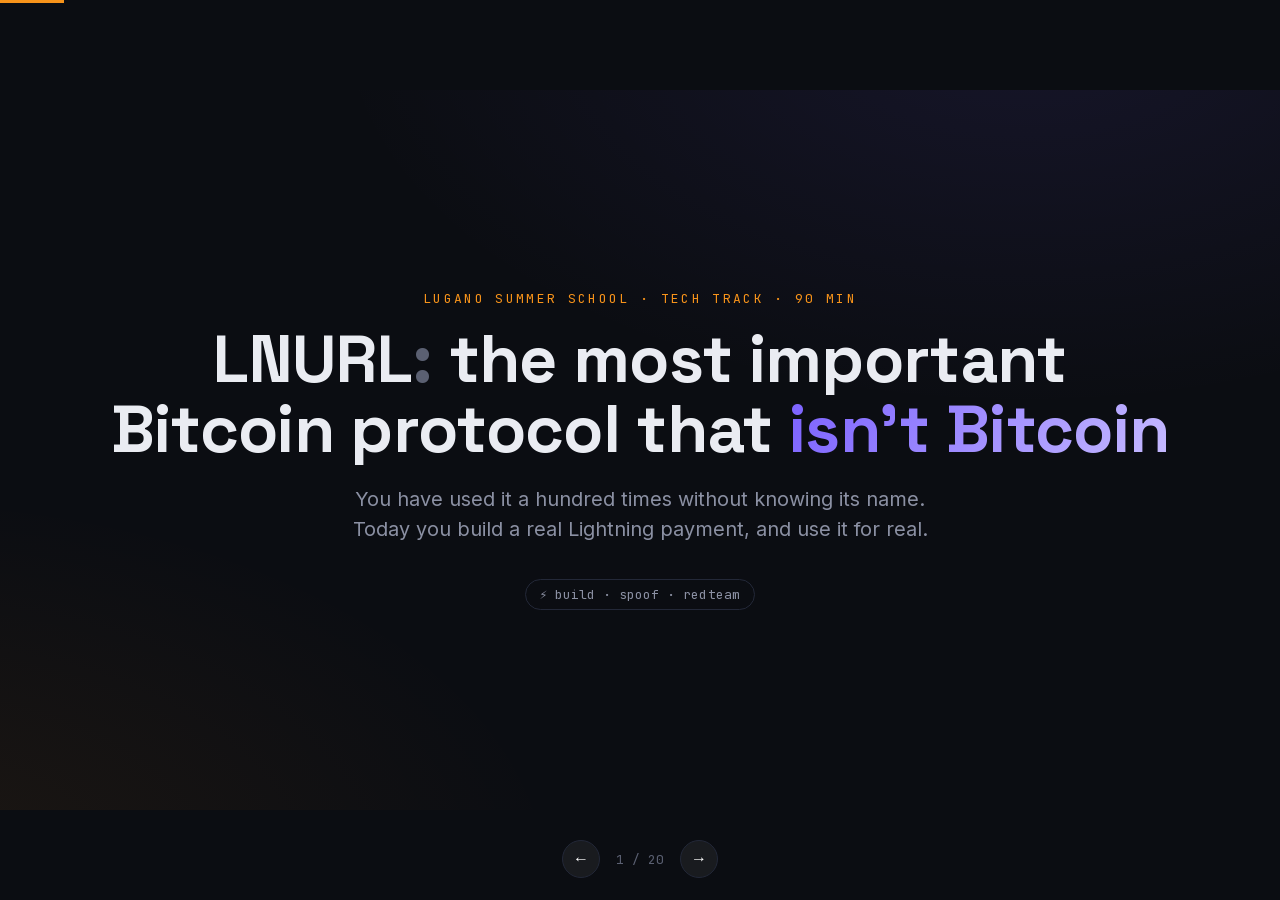
==== commit 95cbc97b: "Finale as a race: show a QR that pays you, first working code gets paid (easy to boss level)" ====
--- a/slides/index.html
+++ b/slides/index.html
@@ -204,6 +204,15 @@
 .list li .b{color:var(--btc);font-family:'JetBrains Mono',monospace;flex:none}
 .note{font-family:'JetBrains Mono',monospace;font-size:13px;color:var(--dim);line-height:1.5}
 .badge{display:inline-flex;align-items:center;gap:8px;font-family:'JetBrains Mono',monospace;font-size:13px;color:var(--mut);border:1px solid var(--line);border-radius:999px;padding:6px 14px}
+.run{margin-top:22px;background:var(--bg2);border:1px solid var(--line);border-radius:14px;padding:16px 20px}
+.run .runhead{font-family:'JetBrains Mono',monospace;font-size:12px;letter-spacing:.12em;text-transform:uppercase;color:var(--btc);margin-bottom:12px}
+.run .cmd{display:flex;align-items:center;gap:14px;margin:8px 0;flex-wrap:wrap}
+.run .step{flex:none;width:22px;height:22px;border-radius:50%;border:1px solid var(--line);display:inline-flex;align-items:center;justify-content:center;font-family:'JetBrains Mono',monospace;font-size:12px;color:var(--mut)}
+.run .mono{font-family:'JetBrains Mono',monospace;font-size:15px;color:#D5D9E6;background:#0E1118;border:1px solid var(--line);border-radius:8px;padding:4px 12px}
+.run .hint{font-family:'JetBrains Mono',monospace;font-size:12px;color:var(--dim)}
+.run .key{display:inline-block;font-family:'JetBrains Mono',monospace;font-size:11px;color:var(--btc);background:#161b29;border:1px solid var(--line);border-bottom-width:2px;border-radius:5px;padding:1px 6px}
+.run .runalt{margin-top:13px;padding-top:11px;border-top:1px solid var(--line);font-family:'JetBrains Mono',monospace;font-size:12px;color:var(--dim)}
+.run .runalt .mono{font-size:12px;padding:2px 8px}
 
 .flow{display:flex;align-items:center;gap:12px;flex-wrap:wrap}
 .node{background:var(--bg2);border:1px solid var(--line);border-radius:12px;padding:13px 16px;font-family:'JetBrains Mono',monospace;font-size:14px}
@@ -463,7 +472,7 @@
   <span class="beat"><b>00:22</b> · hands&#8209;on · part 2</span>
   <div class="slide-content">
     <h2>Build a <span class="gradn">pay</span> function</h2>
-    <p class="note" style="margin-bottom:12px">Easiest to run: download it with one <code>curl</code> from the course site, then <code>python3 pay.py</code>. <b class="btc">Typing it yourself? Use <code>cat &gt; pay.py</code> in the terminal, never TextEdit.</b></p>
+    <p class="note" style="margin-bottom:10px">The whole of LNURL&#8209;pay in eight lines. Type exactly this into the file:</p>
     <pre><span class="k">import</span> urllib.request, json
 
 <span class="k">def</span> <span class="net">pay</span>(address, sats):
@@ -472,9 +481,13 @@
     inv = json.load(urllib.request.urlopen(pr[<span class="s">"callback"</span>] + <span class="s">f"?amount={sats*1000}"</span>))  <span class="c"># sats -&gt; msat</span>
     <span class="k">return</span> inv[<span class="s">"pr"</span>]
 
-print(pay(<span class="s">"test@walletofsatoshi.com"</span>, 21))
-<span class="c"># -&gt; </span><span class="btc">lnbc210n1p4r40uh...</span><span class="c">  (a real bolt11 invoice)</span></pre>
-    <p class="note mt2">That is LNURL-pay end to end: resolve the address, ask for an amount, get a <span class="btc">bolt11 invoice</span>. You just built it.</p>
+print(pay(<span class="s">"test@walletofsatoshi.com"</span>, 21))</pre>
+    <div class="run">
+      <div class="runhead">Run it</div>
+      <div class="cmd"><span class="step">1</span><span class="mono">nano pay.py</span><span class="hint">type the lines above, then save <span class="key">^O</span> <span class="key">&#9166;</span> and exit <span class="key">^X</span></span></div>
+      <div class="cmd"><span class="step">2</span><span class="mono">python3 pay.py</span><span class="hint">&#8594; <span class="btc">lnbc210n1p4r40uh...</span> a real bolt11 invoice</span></div>
+      <div class="runalt">No typing? On the course site, copy <span class="mono">pay.py</span>, then just run <span class="mono">python3 pay.py</span>. <span class="dim">Not TextEdit (saves RTF), not pasted into the shell.</span></div>
+    </div>
   </div>
 </div>
 
@@ -540,10 +553,10 @@
   <span class="beat"><b>01:18</b> · go live</span>
   <div class="slide-content col center">
     <div class="kicker">the payRequest you built, now for real</div>
-    <h1 class="title">Get paid. <span class="gradn">For real.</span></h1>
-    <p class="lead mt" style="text-align:center">Download <b class="net">Wallet of Satoshi</b> (free, one minute, scan to get it). It gives you a Lightning Address. Show it, I pay a few of you over <span class="net">LNURL</span>, real sats, live.</p>
+    <h1 class="title">First code wins. <span class="gradn">Get paid.</span></h1>
+    <p class="lead mt" style="text-align:center">Get <b class="net">Wallet of Satoshi</b> first (free, one minute, scan to get it). Then make a QR that pays <b class="btc">you</b> 21 sats. Your way, easy route or hard route. <b class="net">First working code I can scan, I pay, real sats, live.</b></p>
     <figure style="margin:18px 0 0;text-align:center"><div style="display:inline-block;background:#fff;padding:12px;border-radius:14px;line-height:0;box-shadow:0 12px 34px rgba(0,0,0,.4)"><svg viewBox="0 0 29 29" shape-rendering="crispEdges" style="width:128px;height:128px;display:block" xmlns="http://www.w3.org/2000/svg"><path d="M0 0h1v1h-1zM1 0h1v1h-1zM2 0h1v1h-1zM3 0h1v1h-1zM4 0h1v1h-1zM5 0h1v1h-1zM6 0h1v1h-1zM8 0h1v1h-1zM10 0h1v1h-1zM11 0h1v1h-1zM12 0h1v1h-1zM13 0h1v1h-1zM14 0h1v1h-1zM15 0h1v1h-1zM18 0h1v1h-1zM22 0h1v1h-1zM23 0h1v1h-1zM24 0h1v1h-1zM25 0h1v1h-1zM26 0h1v1h-1zM27 0h1v1h-1zM28 0h1v1h-1zM0 1h1v1h-1zM6 1h1v1h-1zM9 1h1v1h-1zM12 1h1v1h-1zM15 1h1v1h-1zM22 1h1v1h-1zM28 1h1v1h-1zM0 2h1v1h-1zM2 2h1v1h-1zM3 2h1v1h-1zM4 2h1v1h-1zM6 2h1v1h-1zM8 2h1v1h-1zM9 2h1v1h-1zM10 2h1v1h-1zM12 2h1v1h-1zM13 2h1v1h-1zM17 2h1v1h-1zM19 2h1v1h-1zM20 2h1v1h-1zM22 2h1v1h-1zM24 2h1v1h-1zM25 2h1v1h-1zM26 2h1v1h-1zM28 2h1v1h-1zM0 3h1v1h-1zM2 3h1v1h-1zM3 3h1v1h-1zM4 3h1v1h-1zM6 3h1v1h-1zM15 3h1v1h-1zM16 3h1v1h-1zM17 3h1v1h-1zM19 3h1v1h-1zM22 3h1v1h-1zM24 3h1v1h-1zM25 3h1v1h-1zM26 3h1v1h-1zM28 3h1v1h-1zM0 4h1v1h-1zM2 4h1v1h-1zM3 4h1v1h-1zM4 4h1v1h-1zM6 4h1v1h-1zM9 4h1v1h-1zM11 4h1v1h-1zM15 4h1v1h-1zM16 4h1v1h-1zM18 4h1v1h-1zM22 4h1v1h-1zM24 4h1v1h-1zM25 4h1v1h-1zM26 4h1v1h-1zM28 4h1v1h-1zM0 5h1v1h-1zM6 5h1v1h-1zM8 5h1v1h-1zM9 5h1v1h-1zM10 5h1v1h-1zM13 5h1v1h-1zM14 5h1v1h-1zM16 5h1v1h-1zM17 5h1v1h-1zM18 5h1v1h-1zM20 5h1v1h-1zM22 5h1v1h-1zM28 5h1v1h-1zM0 6h1v1h-1zM1 6h1v1h-1zM2 6h1v1h-1zM3 6h1v1h-1zM4 6h1v1h-1zM5 6h1v1h-1zM6 6h1v1h-1zM8 6h1v1h-1zM10 6h1v1h-1zM12 6h1v1h-1zM14 6h1v1h-1zM16 6h1v1h-1zM18 6h1v1h-1zM20 6h1v1h-1zM22 6h1v1h-1zM23 6h1v1h-1zM24 6h1v1h-1zM25 6h1v1h-1zM26 6h1v1h-1zM27 6h1v1h-1zM28 6h1v1h-1zM12 7h1v1h-1zM13 7h1v1h-1zM19 7h1v1h-1zM0 8h1v1h-1zM2 8h1v1h-1zM6 8h1v1h-1zM7 8h1v1h-1zM9 8h1v1h-1zM11 8h1v1h-1zM12 8h1v1h-1zM13 8h1v1h-1zM15 8h1v1h-1zM16 8h1v1h-1zM19 8h1v1h-1zM23 8h1v1h-1zM26 8h1v1h-1zM28 8h1v1h-1zM0 9h1v1h-1zM2 9h1v1h-1zM4 9h1v1h-1zM7 9h1v1h-1zM9 9h1v1h-1zM12 9h1v1h-1zM16 9h1v1h-1zM19 9h1v1h-1zM20 9h1v1h-1zM22 9h1v1h-1zM23 9h1v1h-1zM27 9h1v1h-1zM28 9h1v1h-1zM2 10h1v1h-1zM3 10h1v1h-1zM6 10h1v1h-1zM7 10h1v1h-1zM8 10h1v1h-1zM11 10h1v1h-1zM12 10h1v1h-1zM13 10h1v1h-1zM14 10h1v1h-1zM16 10h1v1h-1zM18 10h1v1h-1zM19 10h1v1h-1zM22 10h1v1h-1zM23 10h1v1h-1zM24 10h1v1h-1zM25 10h1v1h-1zM26 10h1v1h-1zM28 10h1v1h-1zM0 11h1v1h-1zM1 11h1v1h-1zM5 11h1v1h-1zM7 11h1v1h-1zM9 11h1v1h-1zM12 11h1v1h-1zM14 11h1v1h-1zM15 11h1v1h-1zM16 11h1v1h-1zM18 11h1v1h-1zM19 11h1v1h-1zM20 11h1v1h-1zM21 11h1v1h-1zM23 11h1v1h-1zM24 11h1v1h-1zM25 11h1v1h-1zM0 12h1v1h-1zM1 12h1v1h-1zM3 12h1v1h-1zM4 12h1v1h-1zM5 12h1v1h-1zM6 12h1v1h-1zM7 12h1v1h-1zM9 12h1v1h-1zM12 12h1v1h-1zM13 12h1v1h-1zM14 12h1v1h-1zM20 12h1v1h-1zM22 12h1v1h-1zM23 12h1v1h-1zM28 12h1v1h-1zM1 13h1v1h-1zM3 13h1v1h-1zM5 13h1v1h-1zM7 13h1v1h-1zM12 13h1v1h-1zM13 13h1v1h-1zM14 13h1v1h-1zM17 13h1v1h-1zM19 13h1v1h-1zM20 13h1v1h-1zM21 13h1v1h-1zM22 13h1v1h-1zM23 13h1v1h-1zM27 13h1v1h-1zM28 13h1v1h-1zM0 14h1v1h-1zM1 14h1v1h-1zM3 14h1v1h-1zM6 14h1v1h-1zM9 14h1v1h-1zM10 14h1v1h-1zM15 14h1v1h-1zM19 14h1v1h-1zM20 14h1v1h-1zM22 14h1v1h-1zM23 14h1v1h-1zM24 14h1v1h-1zM28 14h1v1h-1zM0 15h1v1h-1zM1 15h1v1h-1zM2 15h1v1h-1zM3 15h1v1h-1zM4 15h1v1h-1zM5 15h1v1h-1zM7 15h1v1h-1zM8 15h1v1h-1zM9 15h1v1h-1zM10 15h1v1h-1zM11 15h1v1h-1zM13 15h1v1h-1zM18 15h1v1h-1zM20 15h1v1h-1zM23 15h1v1h-1zM24 15h1v1h-1zM2 16h1v1h-1zM3 16h1v1h-1zM4 16h1v1h-1zM5 16h1v1h-1zM6 16h1v1h-1zM8 16h1v1h-1zM13 16h1v1h-1zM15 16h1v1h-1zM16 16h1v1h-1zM19 16h1v1h-1zM22 16h1v1h-1zM23 16h1v1h-1zM28 16h1v1h-1zM1 17h1v1h-1zM4 17h1v1h-1zM5 17h1v1h-1zM7 17h1v1h-1zM8 17h1v1h-1zM11 17h1v1h-1zM16 17h1v1h-1zM17 17h1v1h-1zM19 17h1v1h-1zM20 17h1v1h-1zM22 17h1v1h-1zM23 17h1v1h-1zM26 17h1v1h-1zM27 17h1v1h-1zM28 17h1v1h-1zM0 18h1v1h-1zM1 18h1v1h-1zM2 18h1v1h-1zM3 18h1v1h-1zM4 18h1v1h-1zM6 18h1v1h-1zM7 18h1v1h-1zM8 18h1v1h-1zM9 18h1v1h-1zM10 18h1v1h-1zM11 18h1v1h-1zM13 18h1v1h-1zM14 18h1v1h-1zM16 18h1v1h-1zM17 18h1v1h-1zM19 18h1v1h-1zM24 18h1v1h-1zM25 18h1v1h-1zM28 18h1v1h-1zM2 19h1v1h-1zM7 19h1v1h-1zM8 19h1v1h-1zM11 19h1v1h-1zM14 19h1v1h-1zM15 19h1v1h-1zM16 19h1v1h-1zM18 19h1v1h-1zM21 19h1v1h-1zM22 19h1v1h-1zM0 20h1v1h-1zM1 20h1v1h-1zM2 20h1v1h-1zM4 20h1v1h-1zM5 20h1v1h-1zM6 20h1v1h-1zM7 20h1v1h-1zM11 20h1v1h-1zM12 20h1v1h-1zM13 20h1v1h-1zM14 20h1v1h-1zM17 20h1v1h-1zM18 20h1v1h-1zM19 20h1v1h-1zM20 20h1v1h-1zM21 20h1v1h-1zM22 20h1v1h-1zM23 20h1v1h-1zM24 20h1v1h-1zM25 20h1v1h-1zM27 20h1v1h-1zM8 21h1v1h-1zM9 21h1v1h-1zM10 21h1v1h-1zM11 21h1v1h-1zM12 21h1v1h-1zM13 21h1v1h-1zM14 21h1v1h-1zM17 21h1v1h-1zM20 21h1v1h-1zM24 21h1v1h-1zM25 21h1v1h-1zM26 21h1v1h-1zM28 21h1v1h-1zM0 22h1v1h-1zM1 22h1v1h-1zM2 22h1v1h-1zM3 22h1v1h-1zM4 22h1v1h-1zM5 22h1v1h-1zM6 22h1v1h-1zM8 22h1v1h-1zM9 22h1v1h-1zM15 22h1v1h-1zM20 22h1v1h-1zM22 22h1v1h-1zM24 22h1v1h-1zM28 22h1v1h-1zM0 23h1v1h-1zM6 23h1v1h-1zM10 23h1v1h-1zM13 23h1v1h-1zM17 23h1v1h-1zM19 23h1v1h-1zM20 23h1v1h-1zM24 23h1v1h-1zM27 23h1v1h-1zM28 23h1v1h-1zM0 24h1v1h-1zM2 24h1v1h-1zM3 24h1v1h-1zM4 24h1v1h-1zM6 24h1v1h-1zM10 24h1v1h-1zM11 24h1v1h-1zM12 24h1v1h-1zM13 24h1v1h-1zM15 24h1v1h-1zM16 24h1v1h-1zM17 24h1v1h-1zM19 24h1v1h-1zM20 24h1v1h-1zM21 24h1v1h-1zM22 24h1v1h-1zM23 24h1v1h-1zM24 24h1v1h-1zM25 24h1v1h-1zM27 24h1v1h-1zM0 25h1v1h-1zM2 25h1v1h-1zM3 25h1v1h-1zM4 25h1v1h-1zM6 25h1v1h-1zM9 25h1v1h-1zM10 25h1v1h-1zM11 25h1v1h-1zM12 25h1v1h-1zM16 25h1v1h-1zM19 25h1v1h-1zM20 25h1v1h-1zM21 25h1v1h-1zM24 25h1v1h-1zM25 25h1v1h-1zM26 25h1v1h-1zM27 25h1v1h-1zM0 26h1v1h-1zM2 26h1v1h-1zM3 26h1v1h-1zM4 26h1v1h-1zM6 26h1v1h-1zM8 26h1v1h-1zM9 26h1v1h-1zM10 26h1v1h-1zM16 26h1v1h-1zM17 26h1v1h-1zM18 26h1v1h-1zM19 26h1v1h-1zM20 26h1v1h-1zM21 26h1v1h-1zM24 26h1v1h-1zM27 26h1v1h-1zM28 26h1v1h-1zM0 27h1v1h-1zM6 27h1v1h-1zM9 27h1v1h-1zM10 27h1v1h-1zM11 27h1v1h-1zM13 27h1v1h-1zM15 27h1v1h-1zM16 27h1v1h-1zM18 27h1v1h-1zM19 27h1v1h-1zM20 27h1v1h-1zM21 27h1v1h-1zM23 27h1v1h-1zM24 27h1v1h-1zM25 27h1v1h-1zM0 28h1v1h-1zM1 28h1v1h-1zM2 28h1v1h-1zM3 28h1v1h-1zM4 28h1v1h-1zM5 28h1v1h-1zM6 28h1v1h-1zM8 28h1v1h-1zM9 28h1v1h-1zM13 28h1v1h-1zM14 28h1v1h-1zM17 28h1v1h-1zM18 28h1v1h-1zM20 28h1v1h-1zM21 28h1v1h-1zM24 28h1v1h-1zM28 28h1v1h-1z" fill="#0B0D12"/></svg></div><figcaption style="font-family:'JetBrains Mono',monospace;font-size:12px;color:var(--dim);margin-top:11px;text-transform:uppercase;letter-spacing:.14em">scan · get the wallet</figcaption></figure>
-    <p class="note mt2">When I pay <code>you@walletofsatoshi.com</code>, my wallet runs the exact <code>payRequest</code> flow you built. Watch the sats land.</p>
+    <p class="note mt2">No single right method. WoS <code>Receive</code> is the shortcut. Pointing your own <code>pay()</code> at your address and turning that invoice into a QR is the boss level. Show me a code, I scan it, watch the sats land.</p>
   </div>
 </div>
 
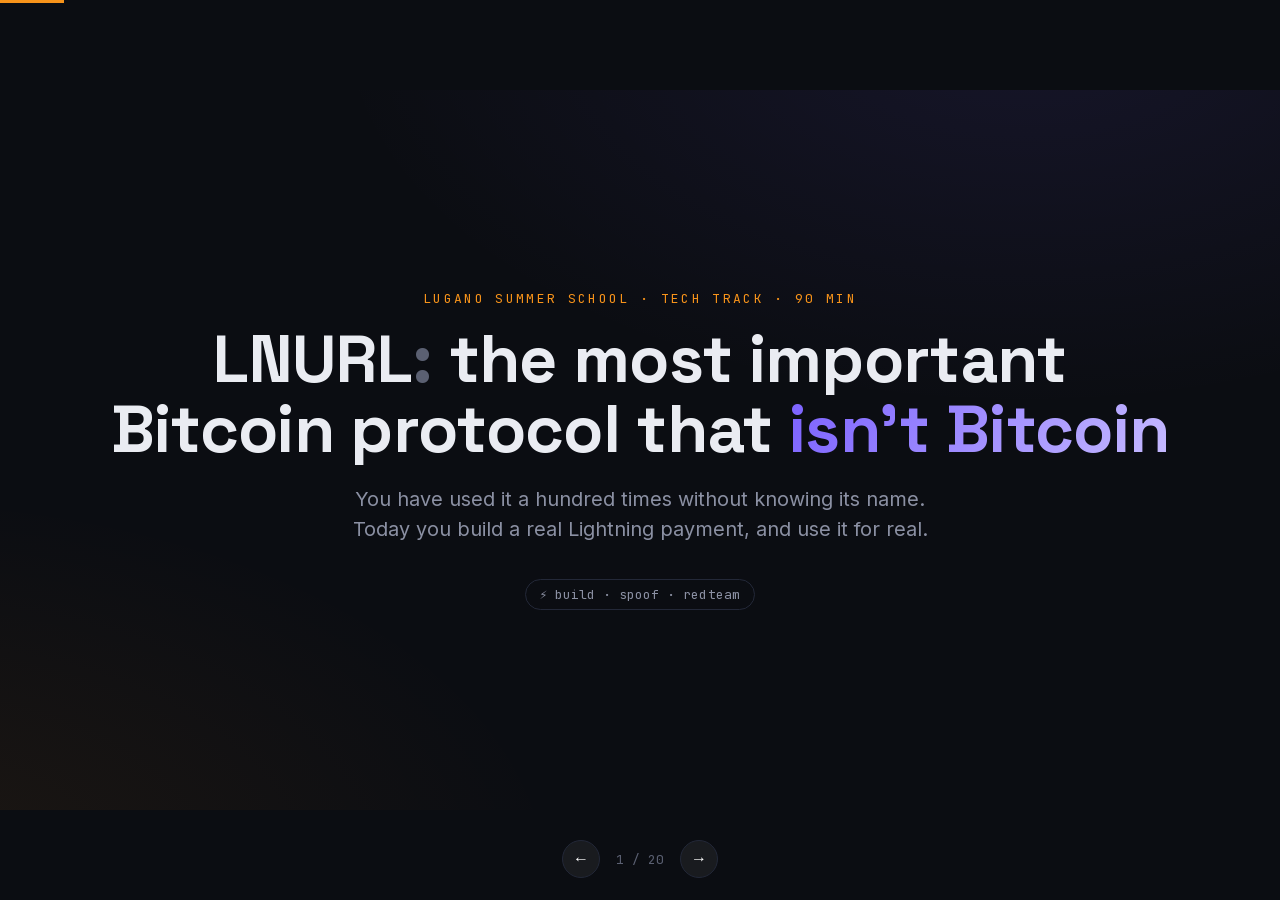
==== commit cb78b889: "Slides: drop the trailing notes on the pay and finale slides" ====
--- a/slides/index.html
+++ b/slides/index.html
@@ -486,7 +486,6 @@
       <div class="runhead">Run it</div>
       <div class="cmd"><span class="step">1</span><span class="mono">nano pay.py</span><span class="hint">type the lines above, then save <span class="key">^O</span> <span class="key">&#9166;</span> and exit <span class="key">^X</span></span></div>
       <div class="cmd"><span class="step">2</span><span class="mono">python3 pay.py</span><span class="hint">&#8594; <span class="btc">lnbc210n1p4r40uh...</span> a real bolt11 invoice</span></div>
-      <div class="runalt">No typing? On the course site, copy <span class="mono">pay.py</span>, then just run <span class="mono">python3 pay.py</span>. <span class="dim">Not TextEdit (saves RTF), not pasted into the shell.</span></div>
     </div>
   </div>
 </div>
@@ -556,7 +555,6 @@
     <h1 class="title">First code wins. <span class="gradn">Get paid.</span></h1>
     <p class="lead mt" style="text-align:center">Get <b class="net">Wallet of Satoshi</b> first (free, one minute, scan to get it). Then make a QR that pays <b class="btc">you</b> 21 sats. Your way, easy route or hard route. <b class="net">First working code I can scan, I pay, real sats, live.</b></p>
     <figure style="margin:18px 0 0;text-align:center"><div style="display:inline-block;background:#fff;padding:12px;border-radius:14px;line-height:0;box-shadow:0 12px 34px rgba(0,0,0,.4)"><svg viewBox="0 0 29 29" shape-rendering="crispEdges" style="width:128px;height:128px;display:block" xmlns="http://www.w3.org/2000/svg"><path d="M0 0h1v1h-1zM1 0h1v1h-1zM2 0h1v1h-1zM3 0h1v1h-1zM4 0h1v1h-1zM5 0h1v1h-1zM6 0h1v1h-1zM8 0h1v1h-1zM10 0h1v1h-1zM11 0h1v1h-1zM12 0h1v1h-1zM13 0h1v1h-1zM14 0h1v1h-1zM15 0h1v1h-1zM18 0h1v1h-1zM22 0h1v1h-1zM23 0h1v1h-1zM24 0h1v1h-1zM25 0h1v1h-1zM26 0h1v1h-1zM27 0h1v1h-1zM28 0h1v1h-1zM0 1h1v1h-1zM6 1h1v1h-1zM9 1h1v1h-1zM12 1h1v1h-1zM15 1h1v1h-1zM22 1h1v1h-1zM28 1h1v1h-1zM0 2h1v1h-1zM2 2h1v1h-1zM3 2h1v1h-1zM4 2h1v1h-1zM6 2h1v1h-1zM8 2h1v1h-1zM9 2h1v1h-1zM10 2h1v1h-1zM12 2h1v1h-1zM13 2h1v1h-1zM17 2h1v1h-1zM19 2h1v1h-1zM20 2h1v1h-1zM22 2h1v1h-1zM24 2h1v1h-1zM25 2h1v1h-1zM26 2h1v1h-1zM28 2h1v1h-1zM0 3h1v1h-1zM2 3h1v1h-1zM3 3h1v1h-1zM4 3h1v1h-1zM6 3h1v1h-1zM15 3h1v1h-1zM16 3h1v1h-1zM17 3h1v1h-1zM19 3h1v1h-1zM22 3h1v1h-1zM24 3h1v1h-1zM25 3h1v1h-1zM26 3h1v1h-1zM28 3h1v1h-1zM0 4h1v1h-1zM2 4h1v1h-1zM3 4h1v1h-1zM4 4h1v1h-1zM6 4h1v1h-1zM9 4h1v1h-1zM11 4h1v1h-1zM15 4h1v1h-1zM16 4h1v1h-1zM18 4h1v1h-1zM22 4h1v1h-1zM24 4h1v1h-1zM25 4h1v1h-1zM26 4h1v1h-1zM28 4h1v1h-1zM0 5h1v1h-1zM6 5h1v1h-1zM8 5h1v1h-1zM9 5h1v1h-1zM10 5h1v1h-1zM13 5h1v1h-1zM14 5h1v1h-1zM16 5h1v1h-1zM17 5h1v1h-1zM18 5h1v1h-1zM20 5h1v1h-1zM22 5h1v1h-1zM28 5h1v1h-1zM0 6h1v1h-1zM1 6h1v1h-1zM2 6h1v1h-1zM3 6h1v1h-1zM4 6h1v1h-1zM5 6h1v1h-1zM6 6h1v1h-1zM8 6h1v1h-1zM10 6h1v1h-1zM12 6h1v1h-1zM14 6h1v1h-1zM16 6h1v1h-1zM18 6h1v1h-1zM20 6h1v1h-1zM22 6h1v1h-1zM23 6h1v1h-1zM24 6h1v1h-1zM25 6h1v1h-1zM26 6h1v1h-1zM27 6h1v1h-1zM28 6h1v1h-1zM12 7h1v1h-1zM13 7h1v1h-1zM19 7h1v1h-1zM0 8h1v1h-1zM2 8h1v1h-1zM6 8h1v1h-1zM7 8h1v1h-1zM9 8h1v1h-1zM11 8h1v1h-1zM12 8h1v1h-1zM13 8h1v1h-1zM15 8h1v1h-1zM16 8h1v1h-1zM19 8h1v1h-1zM23 8h1v1h-1zM26 8h1v1h-1zM28 8h1v1h-1zM0 9h1v1h-1zM2 9h1v1h-1zM4 9h1v1h-1zM7 9h1v1h-1zM9 9h1v1h-1zM12 9h1v1h-1zM16 9h1v1h-1zM19 9h1v1h-1zM20 9h1v1h-1zM22 9h1v1h-1zM23 9h1v1h-1zM27 9h1v1h-1zM28 9h1v1h-1zM2 10h1v1h-1zM3 10h1v1h-1zM6 10h1v1h-1zM7 10h1v1h-1zM8 10h1v1h-1zM11 10h1v1h-1zM12 10h1v1h-1zM13 10h1v1h-1zM14 10h1v1h-1zM16 10h1v1h-1zM18 10h1v1h-1zM19 10h1v1h-1zM22 10h1v1h-1zM23 10h1v1h-1zM24 10h1v1h-1zM25 10h1v1h-1zM26 10h1v1h-1zM28 10h1v1h-1zM0 11h1v1h-1zM1 11h1v1h-1zM5 11h1v1h-1zM7 11h1v1h-1zM9 11h1v1h-1zM12 11h1v1h-1zM14 11h1v1h-1zM15 11h1v1h-1zM16 11h1v1h-1zM18 11h1v1h-1zM19 11h1v1h-1zM20 11h1v1h-1zM21 11h1v1h-1zM23 11h1v1h-1zM24 11h1v1h-1zM25 11h1v1h-1zM0 12h1v1h-1zM1 12h1v1h-1zM3 12h1v1h-1zM4 12h1v1h-1zM5 12h1v1h-1zM6 12h1v1h-1zM7 12h1v1h-1zM9 12h1v1h-1zM12 12h1v1h-1zM13 12h1v1h-1zM14 12h1v1h-1zM20 12h1v1h-1zM22 12h1v1h-1zM23 12h1v1h-1zM28 12h1v1h-1zM1 13h1v1h-1zM3 13h1v1h-1zM5 13h1v1h-1zM7 13h1v1h-1zM12 13h1v1h-1zM13 13h1v1h-1zM14 13h1v1h-1zM17 13h1v1h-1zM19 13h1v1h-1zM20 13h1v1h-1zM21 13h1v1h-1zM22 13h1v1h-1zM23 13h1v1h-1zM27 13h1v1h-1zM28 13h1v1h-1zM0 14h1v1h-1zM1 14h1v1h-1zM3 14h1v1h-1zM6 14h1v1h-1zM9 14h1v1h-1zM10 14h1v1h-1zM15 14h1v1h-1zM19 14h1v1h-1zM20 14h1v1h-1zM22 14h1v1h-1zM23 14h1v1h-1zM24 14h1v1h-1zM28 14h1v1h-1zM0 15h1v1h-1zM1 15h1v1h-1zM2 15h1v1h-1zM3 15h1v1h-1zM4 15h1v1h-1zM5 15h1v1h-1zM7 15h1v1h-1zM8 15h1v1h-1zM9 15h1v1h-1zM10 15h1v1h-1zM11 15h1v1h-1zM13 15h1v1h-1zM18 15h1v1h-1zM20 15h1v1h-1zM23 15h1v1h-1zM24 15h1v1h-1zM2 16h1v1h-1zM3 16h1v1h-1zM4 16h1v1h-1zM5 16h1v1h-1zM6 16h1v1h-1zM8 16h1v1h-1zM13 16h1v1h-1zM15 16h1v1h-1zM16 16h1v1h-1zM19 16h1v1h-1zM22 16h1v1h-1zM23 16h1v1h-1zM28 16h1v1h-1zM1 17h1v1h-1zM4 17h1v1h-1zM5 17h1v1h-1zM7 17h1v1h-1zM8 17h1v1h-1zM11 17h1v1h-1zM16 17h1v1h-1zM17 17h1v1h-1zM19 17h1v1h-1zM20 17h1v1h-1zM22 17h1v1h-1zM23 17h1v1h-1zM26 17h1v1h-1zM27 17h1v1h-1zM28 17h1v1h-1zM0 18h1v1h-1zM1 18h1v1h-1zM2 18h1v1h-1zM3 18h1v1h-1zM4 18h1v1h-1zM6 18h1v1h-1zM7 18h1v1h-1zM8 18h1v1h-1zM9 18h1v1h-1zM10 18h1v1h-1zM11 18h1v1h-1zM13 18h1v1h-1zM14 18h1v1h-1zM16 18h1v1h-1zM17 18h1v1h-1zM19 18h1v1h-1zM24 18h1v1h-1zM25 18h1v1h-1zM28 18h1v1h-1zM2 19h1v1h-1zM7 19h1v1h-1zM8 19h1v1h-1zM11 19h1v1h-1zM14 19h1v1h-1zM15 19h1v1h-1zM16 19h1v1h-1zM18 19h1v1h-1zM21 19h1v1h-1zM22 19h1v1h-1zM0 20h1v1h-1zM1 20h1v1h-1zM2 20h1v1h-1zM4 20h1v1h-1zM5 20h1v1h-1zM6 20h1v1h-1zM7 20h1v1h-1zM11 20h1v1h-1zM12 20h1v1h-1zM13 20h1v1h-1zM14 20h1v1h-1zM17 20h1v1h-1zM18 20h1v1h-1zM19 20h1v1h-1zM20 20h1v1h-1zM21 20h1v1h-1zM22 20h1v1h-1zM23 20h1v1h-1zM24 20h1v1h-1zM25 20h1v1h-1zM27 20h1v1h-1zM8 21h1v1h-1zM9 21h1v1h-1zM10 21h1v1h-1zM11 21h1v1h-1zM12 21h1v1h-1zM13 21h1v1h-1zM14 21h1v1h-1zM17 21h1v1h-1zM20 21h1v1h-1zM24 21h1v1h-1zM25 21h1v1h-1zM26 21h1v1h-1zM28 21h1v1h-1zM0 22h1v1h-1zM1 22h1v1h-1zM2 22h1v1h-1zM3 22h1v1h-1zM4 22h1v1h-1zM5 22h1v1h-1zM6 22h1v1h-1zM8 22h1v1h-1zM9 22h1v1h-1zM15 22h1v1h-1zM20 22h1v1h-1zM22 22h1v1h-1zM24 22h1v1h-1zM28 22h1v1h-1zM0 23h1v1h-1zM6 23h1v1h-1zM10 23h1v1h-1zM13 23h1v1h-1zM17 23h1v1h-1zM19 23h1v1h-1zM20 23h1v1h-1zM24 23h1v1h-1zM27 23h1v1h-1zM28 23h1v1h-1zM0 24h1v1h-1zM2 24h1v1h-1zM3 24h1v1h-1zM4 24h1v1h-1zM6 24h1v1h-1zM10 24h1v1h-1zM11 24h1v1h-1zM12 24h1v1h-1zM13 24h1v1h-1zM15 24h1v1h-1zM16 24h1v1h-1zM17 24h1v1h-1zM19 24h1v1h-1zM20 24h1v1h-1zM21 24h1v1h-1zM22 24h1v1h-1zM23 24h1v1h-1zM24 24h1v1h-1zM25 24h1v1h-1zM27 24h1v1h-1zM0 25h1v1h-1zM2 25h1v1h-1zM3 25h1v1h-1zM4 25h1v1h-1zM6 25h1v1h-1zM9 25h1v1h-1zM10 25h1v1h-1zM11 25h1v1h-1zM12 25h1v1h-1zM16 25h1v1h-1zM19 25h1v1h-1zM20 25h1v1h-1zM21 25h1v1h-1zM24 25h1v1h-1zM25 25h1v1h-1zM26 25h1v1h-1zM27 25h1v1h-1zM0 26h1v1h-1zM2 26h1v1h-1zM3 26h1v1h-1zM4 26h1v1h-1zM6 26h1v1h-1zM8 26h1v1h-1zM9 26h1v1h-1zM10 26h1v1h-1zM16 26h1v1h-1zM17 26h1v1h-1zM18 26h1v1h-1zM19 26h1v1h-1zM20 26h1v1h-1zM21 26h1v1h-1zM24 26h1v1h-1zM27 26h1v1h-1zM28 26h1v1h-1zM0 27h1v1h-1zM6 27h1v1h-1zM9 27h1v1h-1zM10 27h1v1h-1zM11 27h1v1h-1zM13 27h1v1h-1zM15 27h1v1h-1zM16 27h1v1h-1zM18 27h1v1h-1zM19 27h1v1h-1zM20 27h1v1h-1zM21 27h1v1h-1zM23 27h1v1h-1zM24 27h1v1h-1zM25 27h1v1h-1zM0 28h1v1h-1zM1 28h1v1h-1zM2 28h1v1h-1zM3 28h1v1h-1zM4 28h1v1h-1zM5 28h1v1h-1zM6 28h1v1h-1zM8 28h1v1h-1zM9 28h1v1h-1zM13 28h1v1h-1zM14 28h1v1h-1zM17 28h1v1h-1zM18 28h1v1h-1zM20 28h1v1h-1zM21 28h1v1h-1zM24 28h1v1h-1zM28 28h1v1h-1z" fill="#0B0D12"/></svg></div><figcaption style="font-family:'JetBrains Mono',monospace;font-size:12px;color:var(--dim);margin-top:11px;text-transform:uppercase;letter-spacing:.14em">scan · get the wallet</figcaption></figure>
-    <p class="note mt2">No single right method. WoS <code>Receive</code> is the shortcut. Pointing your own <code>pay()</code> at your address and turning that invoice into a QR is the boss level. Show me a code, I scan it, watch the sats land.</p>
   </div>
 </div>
 
